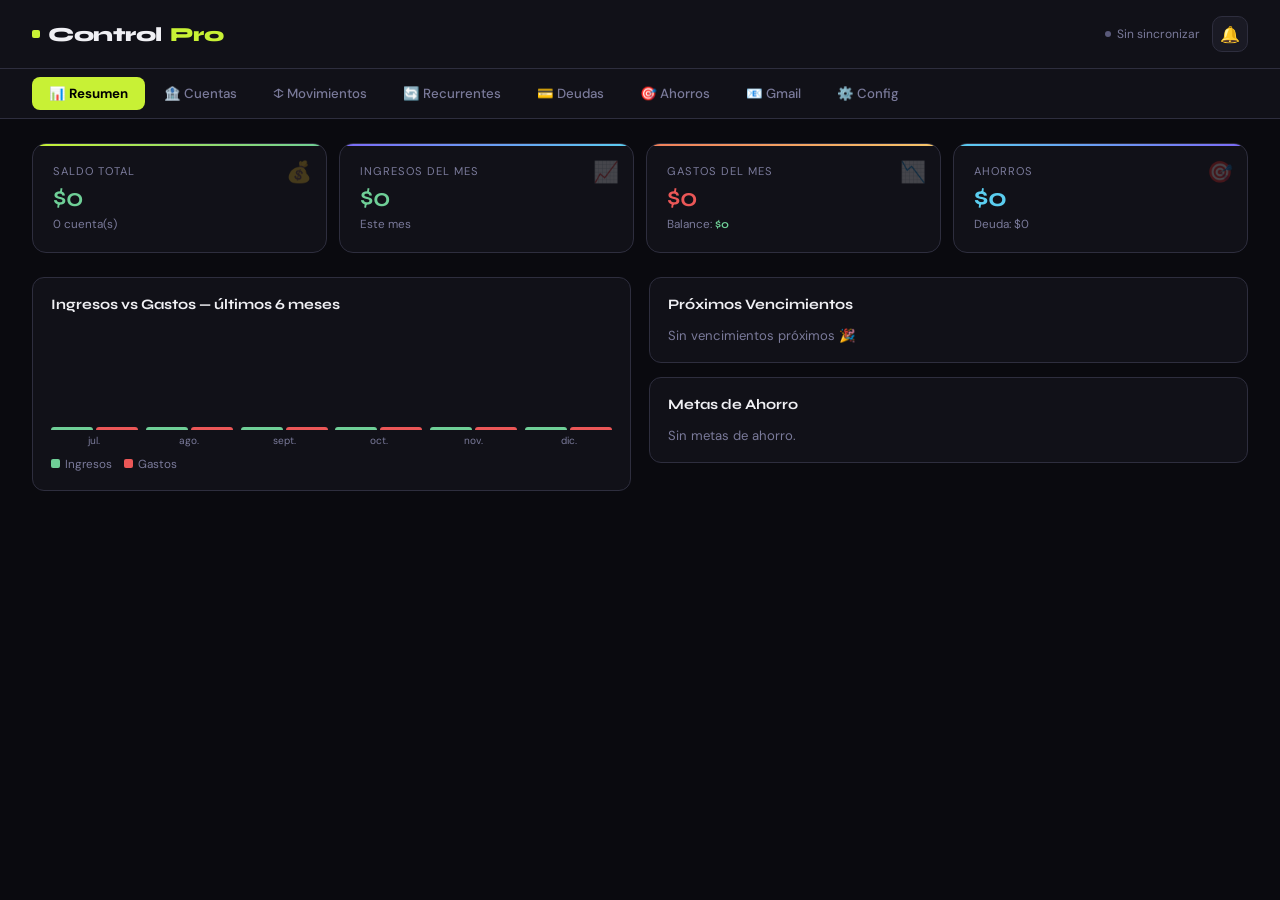
==== ControlFinancieroPro.html @ bcf54d07 "Add files via upload" ====
<!DOCTYPE html>
<html lang="es">
<head>
<meta charset="UTF-8">
<meta name="viewport" content="width=device-width, initial-scale=1.0">
<title>ControlFinanciero Pro</title>
<link href="https://fonts.googleapis.com/css2?family=Syne:wght@400;600;700;800&family=DM+Sans:ital,wght@0,300;0,400;0,500;1,400&display=swap" rel="stylesheet">
<style>
:root{
  --bg:#0a0a0f;--surface:#111118;--surface2:#1a1a24;--surface3:#22222e;
  --border:#2e2e3e;--border2:#3a3a4e;
  --accent:#c8f135;--accent2:#7c6af7;--accent3:#f07f5b;--accent4:#5bcef0;
  --text:#f0f0f4;--muted:#7a7a9a;--muted2:#5a5a7a;
  --pos:#6fcf97;--neg:#eb5757;--warn:#f7c76a;
  --shadow:0 8px 32px rgba(0,0,0,.5);
}
*{box-sizing:border-box;margin:0;padding:0;}
body{background:var(--bg);color:var(--text);font-family:'DM Sans',sans-serif;min-height:100vh;overflow-x:hidden;}
::-webkit-scrollbar{width:6px;height:6px;}
::-webkit-scrollbar-track{background:var(--surface);}
::-webkit-scrollbar-thumb{background:var(--border2);border-radius:3px;}

header{padding:16px 32px;display:flex;align-items:center;justify-content:space-between;
  background:var(--surface);border-bottom:1px solid var(--border);position:sticky;top:0;z-index:100;}
.logo{font-family:'Syne',sans-serif;font-weight:800;font-size:1.25rem;letter-spacing:-.5px;display:flex;align-items:center;gap:8px;}
.logo-dot{width:8px;height:8px;background:var(--accent);border-radius:2px;}
.logo span{color:var(--accent);}
.header-right{display:flex;align-items:center;gap:12px;}
.sync-status{font-size:.75rem;color:var(--muted);display:flex;align-items:center;gap:6px;}
.sync-dot{width:6px;height:6px;border-radius:50%;background:var(--muted2);}
.sync-dot.online{background:var(--pos);box-shadow:0 0 6px var(--pos);}
.alert-bell{position:relative;cursor:pointer;width:36px;height:36px;background:var(--surface2);
  border:1px solid var(--border);border-radius:10px;display:flex;align-items:center;justify-content:center;
  font-size:1rem;transition:all .2s;}
.alert-bell:hover{border-color:var(--accent);}
.alert-count{position:absolute;top:-4px;right:-4px;background:var(--neg);color:#fff;font-size:.6rem;
  font-weight:700;padding:1px 5px;border-radius:10px;min-width:16px;text-align:center;display:none;}

nav{display:flex;gap:2px;padding:8px 32px;background:var(--surface);border-bottom:1px solid var(--border);overflow-x:auto;}
.tab{padding:7px 16px;border-radius:8px;cursor:pointer;font-size:.83rem;font-weight:500;white-space:nowrap;
  transition:all .2s;color:var(--muted);border:1px solid transparent;position:relative;}
.tab:hover{color:var(--text);background:var(--surface2);}
.tab.active{background:var(--accent);color:#000;font-weight:700;}
.tab-badge{position:absolute;top:2px;right:2px;background:var(--neg);color:#fff;font-size:.55rem;font-weight:800;padding:1px 4px;border-radius:6px;}

main{padding:24px 32px;max-width:1280px;margin:0 auto;}
.section{display:none;}
.section.active{display:block;animation:fadeIn .2s ease;}
@keyframes fadeIn{from{opacity:0;transform:translateY(4px)}to{opacity:1;transform:translateY(0)}}

/* ALERTS PANEL */
.alerts-panel{position:fixed;top:68px;right:16px;width:310px;z-index:200;background:var(--surface);
  border:1px solid var(--border);border-radius:14px;box-shadow:var(--shadow);display:none;overflow:hidden;}
.alerts-panel.open{display:block;}
.alerts-header{padding:12px 16px;border-bottom:1px solid var(--border);font-family:'Syne',sans-serif;font-weight:700;
  font-size:.9rem;display:flex;justify-content:space-between;align-items:center;}
.alerts-list{max-height:300px;overflow-y:auto;padding:8px;}
.alert-item{padding:9px 11px;border-radius:9px;margin-bottom:5px;font-size:.8rem;border-left:3px solid;display:flex;align-items:flex-start;gap:7px;}
.alert-item.warn{background:rgba(247,199,106,.08);border-color:var(--warn);}
.alert-item.danger{background:rgba(235,87,87,.08);border-color:var(--neg);}
.alert-item.info{background:rgba(91,206,240,.08);border-color:var(--accent4);}
.alert-item-icon{font-size:.95rem;flex-shrink:0;margin-top:1px;}
.alert-item-text b{display:block;font-weight:600;margin-bottom:2px;}
.alert-item-text span{color:var(--muted);font-size:.75rem;}

/* CARDS */
.cards{display:grid;grid-template-columns:repeat(auto-fit,minmax(190px,1fr));gap:12px;margin-bottom:24px;}
.card{background:var(--surface);border:1px solid var(--border);border-radius:14px;padding:20px;position:relative;overflow:hidden;}
.card::before{content:'';position:absolute;top:0;left:0;right:0;height:2px;}
.card.g::before{background:linear-gradient(90deg,var(--accent),var(--pos));}
.card.b::before{background:linear-gradient(90deg,var(--accent2),var(--accent4));}
.card.o::before{background:linear-gradient(90deg,var(--accent3),var(--warn));}
.card.c::before{background:linear-gradient(90deg,var(--accent4),var(--accent2));}
.card.y::before{background:linear-gradient(90deg,var(--warn),var(--accent3));}
.card-label{font-size:.7rem;color:var(--muted);text-transform:uppercase;letter-spacing:1px;margin-bottom:7px;}
.card-value{font-family:'Syne',sans-serif;font-size:1.6rem;font-weight:700;line-height:1;}
.card-sub{font-size:.73rem;color:var(--muted);margin-top:5px;}
.card-icon{position:absolute;right:14px;top:14px;font-size:1.3rem;opacity:.22;}

/* SECTION */
.sh{display:flex;align-items:center;justify-content:space-between;margin-bottom:16px;flex-wrap:wrap;gap:8px;}
.st{font-family:'Syne',sans-serif;font-size:1.15rem;font-weight:700;}
.fp{background:var(--surface);border:1px solid var(--border);border-radius:12px;padding:18px;margin-bottom:18px;}
.fr{display:flex;gap:10px;flex-wrap:wrap;align-items:flex-end;}
.fg{display:flex;flex-direction:column;gap:5px;flex:1;min-width:120px;}
label{font-size:.7rem;color:var(--muted);text-transform:uppercase;letter-spacing:.5px;}
input,select{background:var(--surface2);border:1px solid var(--border);border-radius:8px;padding:8px 12px;
  color:var(--text);font-family:'DM Sans',sans-serif;font-size:.86rem;outline:none;transition:border-color .2s;width:100%;}
input:focus,select:focus{border-color:var(--accent);}
input::placeholder{color:var(--muted2);}
select option{background:var(--surface2);}

.btn{padding:8px 18px;border-radius:8px;font-family:'Syne',sans-serif;font-weight:700;font-size:.8rem;
  cursor:pointer;border:none;transition:all .2s;white-space:nowrap;display:inline-flex;align-items:center;gap:5px;}
.btn-primary{background:var(--accent);color:#000;}
.btn-primary:hover{background:#d4fc4a;transform:translateY(-1px);}
.btn-secondary{background:var(--surface2);border:1px solid var(--border);color:var(--text);}
.btn-secondary:hover{border-color:var(--border2);background:var(--surface3);}
.btn-danger{background:transparent;border:1px solid var(--neg);color:var(--neg);padding:5px 10px;font-size:.73rem;}
.btn-danger:hover{background:var(--neg);color:#fff;}
.btn-warn{background:transparent;border:1px solid var(--warn);color:var(--warn);padding:5px 10px;font-size:.73rem;}
.btn-warn:hover{background:var(--warn);color:#000;}
.btn-sm{padding:5px 12px;font-size:.75rem;}

.tw{background:var(--surface);border:1px solid var(--border);border-radius:12px;overflow:hidden;}
table{width:100%;border-collapse:collapse;}
th{background:var(--surface2);padding:10px 13px;text-align:left;font-size:.68rem;text-transform:uppercase;
  letter-spacing:.8px;color:var(--muted);font-weight:600;}
td{padding:10px 13px;font-size:.83rem;border-top:1px solid var(--border);}
tr:hover td{background:rgba(255,255,255,.02);}
.badge{display:inline-block;padding:2px 8px;border-radius:20px;font-size:.68rem;font-weight:700;}
.b-ing{background:rgba(111,207,151,.15);color:var(--pos);}
.b-gas{background:rgba(235,87,87,.15);color:var(--neg);}
.b-warn{background:rgba(247,199,106,.15);color:var(--warn);}
.b-ok{background:rgba(200,241,53,.15);color:var(--accent);}
.ap{color:var(--pos);font-weight:600;font-family:'Syne',sans-serif;}
.an{color:var(--neg);font-weight:600;font-family:'Syne',sans-serif;}
.aw{color:var(--warn);font-weight:600;font-family:'Syne',sans-serif;}
.pb{height:6px;background:var(--surface2);border-radius:3px;overflow:hidden;}
.pf{height:100%;border-radius:3px;transition:width .5s;background:var(--accent4);}
.pf.ok{background:var(--accent);}
.pf.warn{background:var(--warn);}
.pf.danger{background:var(--neg);}
.empty{text-align:center;padding:40px;color:var(--muted);}
.empty-icon{font-size:2rem;margin-bottom:9px;}
.tag{background:var(--surface2);border:1px solid var(--border);padding:2px 8px;border-radius:20px;font-size:.72rem;color:var(--muted);}
.row-flex{display:flex;gap:10px;align-items:center;flex-wrap:wrap;}
.sep{height:1px;background:var(--border);margin:18px 0;}

/* MODAL */
.modal-overlay{position:fixed;inset:0;background:rgba(0,0,0,.75);z-index:300;display:none;
  align-items:center;justify-content:center;padding:16px;backdrop-filter:blur(4px);}
.modal-overlay.open{display:flex;}
.modal{background:var(--surface);border:1px solid var(--border);border-radius:16px;width:100%;
  max-width:580px;max-height:90vh;overflow-y:auto;box-shadow:var(--shadow);animation:slideUp .22s ease;}
@keyframes slideUp{from{opacity:0;transform:translateY(18px)}to{opacity:1;transform:translateY(0)}}
.modal-header{padding:18px 22px;border-bottom:1px solid var(--border);display:flex;align-items:center;justify-content:space-between;}
.modal-title{font-family:'Syne',sans-serif;font-size:1.05rem;font-weight:700;}
.modal-close{cursor:pointer;color:var(--muted);font-size:1.1rem;background:none;border:none;padding:4px;}
.modal-close:hover{color:var(--text);}
.modal-body{padding:22px;}
.modal-footer{padding:14px 22px;border-top:1px solid var(--border);display:flex;gap:10px;justify-content:flex-end;}

/* TOAST */
.toast{position:fixed;bottom:20px;right:20px;z-index:400;background:var(--surface);border:1px solid var(--border);
  border-radius:10px;padding:11px 16px;font-size:.83rem;box-shadow:var(--shadow);
  transform:translateY(70px);opacity:0;transition:all .28s;max-width:300px;}
.toast.show{transform:translateY(0);opacity:1;}
.toast.success{border-color:var(--pos);}
.toast.error{border-color:var(--neg);}
.toast.warn{border-color:var(--warn);}

/* RESUMEN GRID */
.rg{display:grid;grid-template-columns:1fr 1fr;gap:18px;}
.chart-wrap{background:var(--surface);border:1px solid var(--border);border-radius:12px;padding:18px;}
.chart-title{font-family:'Syne',sans-serif;font-size:.9rem;font-weight:700;margin-bottom:14px;}
.bar-chart{display:flex;align-items:flex-end;gap:8px;height:120px;}
.bc-col{display:flex;flex-direction:column;align-items:center;flex:1;gap:4px;}
.bc-bars{display:flex;align-items:flex-end;gap:3px;width:100%;height:100px;}
.bc-bar{flex:1;border-radius:4px 4px 0 0;min-height:3px;position:relative;cursor:default;}
.bc-bar:hover{opacity:.8;}
.bc-bar:hover::after{content:attr(data-v);position:absolute;top:-20px;left:50%;transform:translateX(-50%);
  background:var(--text);color:var(--bg);padding:2px 6px;border-radius:4px;font-size:.65rem;font-weight:700;white-space:nowrap;}
.bc-bar.ing{background:var(--pos);}
.bc-bar.gas{background:var(--neg);}
.bc-label{font-size:.63rem;color:var(--muted);text-align:center;}
.legend{display:flex;gap:12px;margin-top:9px;}
.leg{display:flex;align-items:center;gap:5px;font-size:.73rem;color:var(--muted);}
.leg-d{width:9px;height:9px;border-radius:2px;}

/* RECURRENTES */
.rec-card{background:var(--surface);border:1px solid var(--border);border-radius:11px;padding:14px 16px;
  display:flex;align-items:center;gap:12px;margin-bottom:9px;}
.rec-icon{font-size:1.4rem;flex-shrink:0;}
.rec-info{flex:1;}
.rec-nombre{font-weight:600;font-size:.9rem;margin-bottom:2px;}
.rec-meta{font-size:.74rem;color:var(--muted);}
.rec-monto{font-family:'Syne',sans-serif;font-size:1.05rem;font-weight:700;margin-right:10px;}
.rec-actions{display:flex;gap:6px;align-items:center;}
.toggle-btn{width:38px;height:21px;border-radius:11px;border:none;cursor:pointer;position:relative;transition:background .3s;flex-shrink:0;}
.toggle-btn.on{background:var(--accent);}
.toggle-btn.off{background:var(--border2);}
.toggle-btn::after{content:'';position:absolute;top:2.5px;width:16px;height:16px;background:#fff;border-radius:50%;transition:left .3s;}
.toggle-btn.on::after{left:20px;}
.toggle-btn.off::after{left:2.5px;}

/* DEUDAS */
.deuda-card{background:var(--surface);border:1px solid var(--border);border-radius:12px;margin-bottom:12px;overflow:hidden;}
.deuda-header{padding:14px 18px;display:flex;align-items:center;gap:12px;cursor:pointer;}
.deuda-toggle{color:var(--muted);font-size:.75rem;transition:transform .2s;flex-shrink:0;}
.deuda-toggle.open{transform:rotate(90deg);}
.deuda-main{flex:1;}
.deuda-nombre{font-weight:600;font-size:.92rem;}
.deuda-meta{font-size:.73rem;color:var(--muted);margin-top:2px;}
.deuda-bar-wrap{flex:1;max-width:140px;}
.deuda-pct{font-size:.7rem;color:var(--muted);margin-bottom:3px;text-align:right;}
.deuda-amount{font-family:'Syne',sans-serif;font-size:1.05rem;font-weight:700;flex-shrink:0;min-width:90px;text-align:right;}
.deuda-body{padding:0 18px 16px;border-top:1px solid var(--border);display:none;}
.deuda-body.open{display:block;}
.deuda-stats{display:grid;grid-template-columns:repeat(3,1fr);gap:10px;margin:12px 0;}
.dstat{background:var(--surface2);border-radius:9px;padding:11px 12px;}
.dstat-label{font-size:.66rem;color:var(--muted);text-transform:uppercase;letter-spacing:.8px;margin-bottom:3px;}
.dstat-value{font-family:'Syne',sans-serif;font-weight:700;font-size:.95rem;}
.historial-list{max-height:180px;overflow-y:auto;}
.historial-item{display:flex;justify-content:space-between;padding:7px 0;border-bottom:1px solid var(--border);font-size:.8rem;}
.historial-item:last-child{border-bottom:none;}

/* AHORROS */
.ahorro-card{background:var(--surface);border:1px solid var(--border);border-radius:12px;padding:16px 18px;margin-bottom:11px;}
.ahorro-header{display:flex;justify-content:space-between;align-items:flex-start;margin-bottom:11px;}
.ahorro-nombre{font-weight:700;font-size:.92rem;}
.ahorro-fecha{font-size:.73rem;color:var(--muted);margin-top:2px;}
.ahorro-amounts{display:flex;gap:18px;margin-bottom:10px;flex-wrap:wrap;}
.ahorro-stat{font-size:.77rem;}
.ahorro-stat span{color:var(--muted);display:block;margin-bottom:2px;}

/* GMAIL */
.gmail-setup{background:var(--surface2);border:1px dashed var(--border2);border-radius:12px;
  padding:24px;text-align:center;margin-bottom:18px;}
.gmail-setup h3{font-family:'Syne',sans-serif;font-size:.95rem;font-weight:700;margin-bottom:8px;}
.gmail-setup p{font-size:.83rem;color:var(--muted);margin-bottom:14px;line-height:1.6;}
.labels-grid{display:flex;flex-wrap:wrap;gap:6px;margin:6px 0;}
.label-chip{padding:4px 12px;border-radius:20px;font-size:.76rem;cursor:pointer;
  border:1px solid var(--border);background:var(--surface2);color:var(--muted);transition:all .2s;}
.label-chip:hover{border-color:var(--border2);}
.label-chip.selected{background:rgba(200,241,53,.12);border-color:var(--accent);color:var(--accent);font-weight:600;}
.section-note{font-size:.76rem;color:var(--muted);margin-bottom:12px;line-height:1.6;}
.rules-shell{display:flex;flex-direction:column;gap:10px;}
.rules-head,.rule-row{display:grid;grid-template-columns:minmax(0,1.4fr) 120px 170px 96px;gap:10px;align-items:center;}
.rules-head{padding:0 4px;font-size:.7rem;color:var(--muted);text-transform:uppercase;letter-spacing:.8px;}
.rule-row{padding:12px;background:linear-gradient(180deg,rgba(255,255,255,.025),rgba(255,255,255,0));
  border:1px solid var(--border);border-radius:12px;}
.rule-field{display:flex;flex-direction:column;gap:6px;min-width:0;}
.rule-label{display:none;font-size:.68rem;color:var(--muted);text-transform:uppercase;letter-spacing:.7px;}
.rule-input{width:100%;font-size:.82rem;padding:9px 10px;background:var(--surface2);border:1px solid var(--border);
  border-radius:9px;color:var(--text);outline:none;transition:border-color .2s,box-shadow .2s;}
.rule-input:focus{border-color:var(--accent);box-shadow:0 0 0 3px rgba(200,241,53,.12);}
.rule-actions{display:flex;justify-content:flex-end;}
.btn-rule-delete{min-width:96px;justify-content:center;}
.rule-empty{padding:18px;border:1px dashed var(--border2);border-radius:12px;text-align:center;
  color:var(--muted);background:rgba(255,255,255,.02);}

/* IMPORT MODAL */
.import-row{display:flex;align-items:center;gap:8px;padding:9px;border:1px solid var(--border);
  border-radius:9px;margin-bottom:7px;background:var(--surface2);font-size:.8rem;flex-wrap:wrap;}
.import-row input[type=checkbox]{width:auto;flex-shrink:0;width:16px;height:16px;}
.import-row-data{flex:1;min-width:140px;}
.import-row-data b{display:block;margin-bottom:2px;font-size:.82rem;}
.import-row-data span{color:var(--muted);font-size:.74rem;}

@media(max-width:900px){
  .rules-head{display:none;}
  .rule-row{grid-template-columns:1fr;}
  .rule-label{display:block;}
  .rule-actions{justify-content:stretch;}
  .btn-rule-delete{width:100%;}
}
@media(max-width:768px){.rg{grid-template-columns:1fr;} main,nav,header{padding-left:14px;padding-right:14px;}}
</style>
<link rel="stylesheet" href="css/modern.css">
</head>
<body class="modern-ui">

<!-- ALERTS PANEL -->
<div class="alerts-panel" id="alertsPanel">
  <div class="alerts-header">
    <span>🔔 Alertas</span>
    <button class="modal-close" onclick="closeAlerts()">✕</button>
  </div>
  <div class="alerts-list" id="alertsList"></div>
</div>

<!-- MODAL ABONO -->
<div class="modal-overlay" id="modalAbono">
  <div class="modal">
    <div class="modal-header"><span class="modal-title">💳 Registrar Abono</span>
      <button class="modal-close" onclick="closeModal('modalAbono')">✕</button></div>
    <div class="modal-body">
      <div class="fr" style="flex-direction:column">
        <div class="fg"><label>Monto ($)</label><input type="number" id="ab-monto" placeholder="0"></div>
        <div class="fg"><label>Fecha</label><input type="date" id="ab-fecha"></div>
        <div class="fg"><label>Nota</label><input type="text" id="ab-nota" placeholder="Ej: Cuota 3"></div>
      </div>
    </div>
    <div class="modal-footer">
      <button class="btn btn-secondary" onclick="closeModal('modalAbono')">Cancelar</button>
      <button class="btn btn-primary" onclick="confirmarAbono()">Registrar</button>
    </div>
  </div>
</div>

<!-- MODAL IMPORTAR GMAIL -->
<div class="modal-overlay" id="modalImport" style="align-items:flex-start;padding-top:40px">
  <div class="modal" style="max-width:760px">
    <div class="modal-header"><span class="modal-title">📧 Revisar movimientos detectados</span>
      <button class="modal-close" onclick="closeModal('modalImport')">✕</button></div>
    <div class="modal-body">
      <p style="font-size:.8rem;color:var(--muted);margin-bottom:12px">
        Revisa tipo y categoría antes de importar. Puedes editar cada fila.
      </p>
      <div id="importList"></div>
    </div>
    <div class="modal-footer">
      <button class="btn btn-secondary" onclick="closeModal('modalImport')">Cancelar</button>
      <button class="btn btn-primary" onclick="importarSeleccionados()">✓ Importar seleccionados</button>
    </div>
  </div>
</div>

<!-- MODAL HISTORIAL -->
<div class="modal-overlay" id="modalHistorial">
  <div class="modal">
    <div class="modal-header"><span class="modal-title" id="modalHistorialTitle">Historial</span>
      <button class="modal-close" onclick="closeModal('modalHistorial')">✕</button></div>
    <div class="modal-body"><div class="historial-list" id="historialList"></div></div>
  </div>
</div>

<!-- TOAST -->
<div class="toast" id="toast"></div>

<header>
  <div class="logo"><div class="logo-dot"></div>Control<span>Pro</span></div>
  <div class="header-right">
    <div class="sync-status"><div class="sync-dot" id="syncDot"></div><span id="syncLabel">Sin sincronizar</span></div>
    <div class="alert-bell" onclick="toggleAlerts()" id="alertBell">🔔<span class="alert-count" id="alertCount"></span></div>
  </div>
</header>

<nav>
  <div class="tab active" onclick="nav('resumen',this)">📊 Resumen</div>
  <div class="tab" onclick="nav('cuentas',this)">🏦 Cuentas</div>
  <div class="tab" onclick="nav('movimientos',this)">↕️ Movimientos</div>
  <div class="tab" onclick="nav('recurrentes',this)">🔄 Recurrentes</div>
  <div class="tab" onclick="nav('deudas',this)">💳 Deudas</div>
  <div class="tab" onclick="nav('ahorros',this)">🎯 Ahorros</div>
  <div class="tab" onclick="nav('gmail',this)">📧 Gmail<span class="tab-badge" id="gmailBadge" style="display:none">!</span></div>
  <div class="tab" onclick="nav('config',this)">⚙️ Config</div>
</nav>

<main>

<!-- RESUMEN -->
<div class="section active" id="section-resumen">
  <div class="cards" id="resCards"></div>
  <div class="rg">
    <div class="chart-wrap">
      <div class="chart-title">Ingresos vs Gastos — últimos 6 meses</div>
      <div class="bar-chart" id="barChart"></div>
      <div class="legend">
        <div class="leg"><div class="leg-d" style="background:var(--pos)"></div>Ingresos</div>
        <div class="leg"><div class="leg-d" style="background:var(--neg)"></div>Gastos</div>
      </div>
    </div>
    <div>
      <div class="chart-wrap" style="margin-bottom:14px">
        <div class="chart-title">Próximos Vencimientos</div>
        <div id="resVencimientos" style="font-size:.82rem;color:var(--muted)">Sin deudas.</div>
      </div>
      <div class="chart-wrap">
        <div class="chart-title">Metas de Ahorro</div>
        <div id="resAhorros" style="font-size:.82rem;color:var(--muted)">Sin metas.</div>
      </div>
    </div>
  </div>
</div>

<!-- CUENTAS -->
<div class="section" id="section-cuentas">
  <div class="fp">
    <div class="sh" style="margin-bottom:12px"><span class="st">Nueva Cuenta</span></div>
    <div class="fr">
      <div class="fg"><label>Nombre</label><input id="c-n" placeholder="Ej: Cuenta Vista"></div>
      <div class="fg"><label>Banco</label><input id="c-b" placeholder="Ej: Banco de Chile"></div>
      <div class="fg" style="max-width:140px"><label>Tipo</label>
        <select id="c-t"><option>Vista/RUT</option><option>Corriente</option><option>Ahorro</option><option>Crédito</option></select></div>
      <div class="fg" style="max-width:140px"><label>Saldo Inicial ($)</label><input type="number" id="c-s" placeholder="0"></div>
      <div class="fg" style="max-width:140px"><label>N° Cuenta (últ. 4 dígitos)</label><input id="c-num" placeholder="Ej: 2220" maxlength="4"></div>
      <div class="fg" style="justify-content:flex-end"><button class="btn btn-primary" onclick="addCuenta()">+ Agregar</button></div>
    </div>
  </div>
  <div id="cuentasList"></div>
</div>

<!-- MOVIMIENTOS -->
<div class="section" id="section-movimientos">
  <div class="fp">
    <div class="sh" style="margin-bottom:12px"><span class="st">Nuevo Movimiento</span></div>
    <div class="fr">
      <div class="fg" style="max-width:105px"><label>Tipo</label>
        <select id="m-t"><option value="ingreso">Ingreso</option><option value="gasto">Gasto</option></select></div>
      <div class="fg"><label>Descripción</label><input id="m-d" placeholder="Ej: Sueldo, Supermercado..."></div>
      <div class="fg" style="max-width:130px"><label>Monto ($)</label><input type="number" id="m-m" placeholder="0"></div>
      <div class="fg"><label>Categoría</label><select id="m-c"></select></div>
      <div class="fg"><label>Cuenta</label><select id="m-ct"></select></div>
      <div class="fg" style="max-width:130px"><label>Fecha</label><input type="date" id="m-f"></div>
      <div class="fg" style="justify-content:flex-end"><button class="btn btn-primary" onclick="addMov()">+ Agregar</button></div>
    </div>
  </div>
  <div class="sh">
    <span class="st">Historial</span>
    <div class="row-flex">
      <select id="filtMes" onchange="renderMovs()" style="min-width:160px"></select>
      <select id="filtTipo" onchange="renderMovs()" style="min-width:100px">
        <option value="">Todos</option><option value="ingreso">Ingresos</option><option value="gasto">Gastos</option></select>
      <select id="filtCat" onchange="renderMovs()" style="min-width:130px"><option value="">Todas cat.</option></select>
      <button class="btn btn-secondary btn-sm" onclick="exportCSV()">⬇ CSV</button>
      <button class="btn btn-secondary btn-sm" onclick="exportJSON()">⬇ Backup</button>
      <label class="btn btn-secondary btn-sm" style="cursor:pointer">⬆ Importar
        <input type="file" accept=".json,.csv" style="display:none" onchange="importFile(this)"></label>
    </div>
  </div>
  <div class="tw">
    <table><thead><tr><th>Fecha</th><th>Descripción</th><th>Categoría</th><th>Cuenta</th><th>Tipo</th><th>Monto</th><th></th></tr></thead>
    <tbody id="movBody"></tbody></table>
    <div class="empty" id="movEmpty" style="display:none"><div class="empty-icon">📂</div><p>Sin movimientos.</p></div>
  </div>
</div>

<!-- RECURRENTES -->
<div class="section" id="section-recurrentes">
  <div class="fp">
    <div class="sh" style="margin-bottom:12px"><span class="st">Nuevo Movimiento Recurrente</span></div>
    <div class="fr">
      <div class="fg" style="max-width:105px"><label>Tipo</label>
        <select id="r-t"><option value="ingreso">Ingreso</option><option value="gasto">Gasto</option></select></div>
      <div class="fg"><label>Nombre</label><input id="r-n" placeholder="Ej: Sueldo, Netflix..."></div>
      <div class="fg" style="max-width:130px"><label>Monto ($)</label><input type="number" id="r-m" placeholder="0"></div>
      <div class="fg"><label>Categoría</label><select id="r-c"></select></div>
      <div class="fg"><label>Cuenta</label><select id="r-ct"></select></div>
      <div class="fg" style="max-width:120px"><label>Frecuencia</label>
        <select id="r-f"><option value="mensual">Mensual</option><option value="quincenal">Quincenal</option><option value="semanal">Semanal</option></select></div>
      <div class="fg" style="max-width:100px"><label>Día del mes</label><input type="number" id="r-d" placeholder="1-31" min="1" max="31"></div>
      <div class="fg" style="justify-content:flex-end"><button class="btn btn-primary" onclick="addRec()">+ Agregar</button></div>
    </div>
  </div>
  <div class="sh">
    <span class="st">Movimientos Recurrentes</span>
    <button class="btn btn-secondary btn-sm" onclick="aplicarRecurrentes()">▶ Aplicar pendientes</button>
  </div>
  <div id="recList"></div>
</div>

<!-- DEUDAS -->
<div class="section" id="section-deudas">
  <div class="fp">
    <div class="sh" style="margin-bottom:12px"><span class="st">Nueva Deuda / Crédito</span></div>
    <div class="fr">
      <div class="fg"><label>Descripción</label><input id="d-d" placeholder="Ej: Crédito hipotecario"></div>
      <div class="fg"><label>Acreedor</label><input id="d-a" placeholder="Banco / Persona"></div>
      <div class="fg" style="max-width:140px"><label>Total ($)</label><input type="number" id="d-t" placeholder="0"></div>
      <div class="fg" style="max-width:140px"><label>Pagado ($)</label><input type="number" id="d-p" placeholder="0"></div>
      <div class="fg" style="max-width:140px"><label>Cuota Mensual ($)</label><input type="number" id="d-c" placeholder="0"></div>
      <div class="fg" style="max-width:130px"><label>Vencimiento</label><input type="date" id="d-v"></div>
      <div class="fg" style="justify-content:flex-end"><button class="btn btn-primary" onclick="addDeuda()">+ Agregar</button></div>
    </div>
  </div>
  <div class="sh"><span class="st">Mis Deudas</span></div>
  <div id="deudasList"></div>
</div>

<!-- AHORROS -->
<div class="section" id="section-ahorros">
  <div class="fp">
    <div class="sh" style="margin-bottom:12px"><span class="st">Nueva Meta de Ahorro</span></div>
    <div class="fr">
      <div class="fg"><label>Meta</label><input id="a-n" placeholder="Ej: Viaje, Fondo emergencia..."></div>
      <div class="fg" style="max-width:150px"><label>Objetivo ($)</label><input type="number" id="a-o" placeholder="0"></div>
      <div class="fg" style="max-width:150px"><label>Ahorro Actual ($)</label><input type="number" id="a-a" placeholder="0"></div>
      <div class="fg" style="max-width:150px"><label>Aporte Mensual ($)</label><input type="number" id="a-m" placeholder="0"></div>
      <div class="fg" style="max-width:130px"><label>Fecha Límite</label><input type="date" id="a-f"></div>
      <div class="fg" style="justify-content:flex-end"><button class="btn btn-primary" onclick="addAhorro()">+ Agregar</button></div>
    </div>
  </div>
  <div class="sh"><span class="st">Mis Metas</span></div>
  <div id="ahorrosList"></div>
</div>

<!-- GMAIL -->
<div class="section" id="section-gmail">
  <div id="gmailSetupPanel"></div>
  <div id="gmailConnected" style="display:none">
    <div class="sh">
      <span class="st">📧 Sincronización Gmail</span>
      <div class="row-flex">
        <button class="btn btn-secondary btn-sm" onclick="gmailLogout()">Desconectar</button>
        <button class="btn btn-secondary btn-sm" onclick="repararCuentas()" title="Asigna cuenta a movimientos importados que no la tienen">🔧 Reparar cuentas</button>
        <button class="btn btn-primary" onclick="syncGmail()">🔄 Sincronizar ahora</button>
      </div>
    </div>

    <div class="fp" style="margin-bottom:14px">
      <div class="sh" style="margin-bottom:10px"><span class="st" style="font-size:.9rem">⚙️ Opciones</span></div>
      <div class="fr" style="flex-wrap:wrap;gap:16px;align-items:flex-start">
        <div class="fg" style="max-width:190px">
          <label>Período a buscar</label>
          <select id="syncDaysSelect" onchange="D.config.syncDays=this.value;saveData()">
            <option value="30">Últimos 30 días</option>
            <option value="60">Últimos 60 días</option>
            <option value="90">Últimos 90 días</option>
            <option value="180">Últimos 6 meses</option>
            <option value="365">Último año</option>
          </select>
        </div>
        <div class="fg">
          <label>Etiqueta Gmail (recomendado — busca más rápido)</label>
          <div class="labels-grid" id="labelsGrid"></div>
          <div style="display:flex;gap:6px;margin-top:8px">
            <input id="newLabel" placeholder="Agregar etiqueta manual" style="max-width:200px">
            <button class="btn btn-secondary btn-sm" onclick="addLabelManual()">+</button>
          </div>
        </div>
      </div>
    </div>

    <div class="fp" style="margin-bottom:14px">
      <div class="sh" style="margin-bottom:8px">
        <span class="st" style="font-size:.9rem">🏷️ Reglas de clasificación por asunto</span>
        <button class="btn btn-secondary btn-sm" onclick="addReglaAsunto()">+ Nueva regla</button>
      </div>
      <p class="section-note">
        Si el <b style="color:var(--text)">asunto</b> del correo contiene la palabra → se clasifica automáticamente.
        Estas reglas también determinan qué correos busca la sincronización.
      </p>
      <div id="reglasAsuntoList" class="rules-shell"></div>
    </div>

    <div class="fp">
      <div class="st" style="font-size:.9rem;margin-bottom:10px">📋 Historial</div>
      <div id="syncHistory" style="font-size:.8rem;color:var(--muted)">Sin sincronizaciones.</div>
    </div>
  </div>
</div>

<!-- CONFIG -->
<div class="section" id="section-config">
  <div class="fp">
    <div class="sh" style="margin-bottom:14px"><span class="st">⚙️ Configuración</span></div>
    <div class="fr" style="flex-direction:column;gap:14px">
      <div class="fg">
        <label>Google Client ID</label>
        <input id="cfg-clientId" placeholder="Pega tu Client ID aquí">
        <span style="font-size:.7rem;color:var(--muted);margin-top:3px">
          Obtén uno gratis en <a href="https://console.cloud.google.com" target="_blank" style="color:var(--accent4)">console.cloud.google.com</a>
        </span>
      </div>
      <div class="fg" style="max-width:180px">
        <label>Días de alerta antes del vencimiento</label>
        <input type="number" id="cfg-alertDays" placeholder="7">
      </div>
      <button class="btn btn-primary" onclick="saveConfig()" style="max-width:200px">💾 Guardar Config</button>
      <div class="sep"></div>
      <div>
        <div class="sh" style="margin-bottom:10px">
          <span class="st" style="font-size:.95rem">Auto-categorización por comercio</span>
          <button class="btn btn-secondary btn-sm" onclick="addReglaCat()">+ Agregar</button>
        </div>
        <p style="font-size:.76rem;color:var(--muted);margin-bottom:10px">Si el nombre del comercio contiene la palabra → asigna esta categoría.</p>
        <div id="reglasCatList"></div>
        <button class="btn btn-secondary btn-sm" style="margin-top:6px" onclick="saveData();toast('Guardado ✓')">Guardar cambios</button>
      </div>
      <div class="sep"></div>
      <div>
        <div class="sh" style="margin-bottom:10px">
          <span class="st" style="font-size:.95rem">Categorías</span>
          <button class="btn btn-secondary btn-sm" onclick="addCategoria()">+ Agregar</button>
        </div>
        <div class="labels-grid" id="catsList"></div>
      </div>
      <div class="sep"></div>
      <div class="row-flex">
        <button class="btn btn-secondary" onclick="exportJSON()">⬇ Backup JSON</button>
        <label class="btn btn-secondary" style="cursor:pointer">⬆ Restaurar
          <input type="file" accept=".json" style="display:none" onchange="importFile(this)"></label>
        <button class="btn btn-danger" onclick="resetAll()">🗑 Borrar todo</button>
      </div>
    </div>
  </div>
</div>

</main>

<script>
// ── CONFIG ──────────────────────────────────────────────────
// ============================================================
// CONFIG.JS — Constantes y valores por defecto
// ============================================================

const STORAGE_KEY = 'cfpro_v3';

const CATS_DEFAULT = [
  'Sueldo','Freelance','Transferencia','Alimentación','Transporte',
  'Vivienda','Salud','Educación','Entretención','Ropa','Servicios',
  'Tecnología','Deuda','Ahorro','Otro'
];

// Reglas: asunto contiene keyword → tipo + categoría automática
// IMPORTANTE: usar el asunto EXACTO de tus correos bancarios
const REGLAS_DEFAULT = [
  // Banco de Chile
  { id:'r1',  keyword:'cargo en cuenta',                  tipo:'gasto',   cat:'Otro' },
  { id:'r2',  keyword:'transferencia a terceros',          tipo:'gasto',   cat:'Transferencia' },
  { id:'r3',  keyword:'aviso de transferencia de fondos',  tipo:'ingreso', cat:'Transferencia' },
  { id:'r4',  keyword:'transferencia recibida',            tipo:'ingreso', cat:'Transferencia' },
  { id:'r5',  keyword:'pago de cuenta',                    tipo:'gasto',   cat:'Servicios' },
  { id:'r6',  keyword:'cobro automático',                  tipo:'gasto',   cat:'Servicios' },
  { id:'r7',  keyword:'cobro automatico',                  tipo:'gasto',   cat:'Servicios' },
  { id:'r8',  keyword:'cargo de cuenta',                   tipo:'gasto',   cat:'Servicios' },
  { id:'r9',  keyword:'compra con tarjeta',                tipo:'gasto',   cat:'Otro' },
  { id:'r10', keyword:'retiro cajero',                     tipo:'gasto',   cat:'Otro' },
  { id:'r11', keyword:'depósito en cuenta',                tipo:'ingreso', cat:'Transferencia' },
  { id:'r12', keyword:'deposito en cuenta',                tipo:'ingreso', cat:'Transferencia' },
  { id:'r13', keyword:'abono en cuenta',                   tipo:'ingreso', cat:'Transferencia' },
  { id:'r14', keyword:'transferencia enviada',             tipo:'gasto',   cat:'Transferencia' },
  { id:'r15', keyword:'sueldo',                            tipo:'ingreso', cat:'Sueldo' },
  { id:'r16', keyword:'remuneración',                      tipo:'ingreso', cat:'Sueldo' },
  { id:'r17', keyword:'aviso de pago',                     tipo:'gasto',   cat:'Servicios' },
  { id:'r18', keyword:'aviso de cobro',                    tipo:'gasto',   cat:'Servicios' },
  { id:'r19', keyword:'pago recibido',                     tipo:'ingreso', cat:'Otro' },
];

// Reglas de auto-categorización por descripción (para el comercio detectado)
const REGLAS_CAT_DEFAULT = [
  { id:'c1', keyword:'supermercado',  cat:'Alimentación' },
  { id:'c2', keyword:'lider',         cat:'Alimentación' },
  { id:'c3', keyword:'jumbo',         cat:'Alimentación' },
  { id:'c4', keyword:'unimarc',       cat:'Alimentación' },
  { id:'c5', keyword:'farmacia',      cat:'Salud' },
  { id:'c6', keyword:'cruz verde',    cat:'Salud' },
  { id:'c7', keyword:'salcobrand',    cat:'Salud' },
  { id:'c8', keyword:'uber',          cat:'Transporte' },
  { id:'c9', keyword:'cabify',        cat:'Transporte' },
  { id:'c10',keyword:'netflix',       cat:'Entretención' },
  { id:'c11',keyword:'spotify',       cat:'Entretención' },
  { id:'c12',keyword:'steam',         cat:'Entretención' },
  { id:'c13',keyword:'copec',         cat:'Transporte' },
  { id:'c14',keyword:'shell',         cat:'Transporte' },
  { id:'c15',keyword:'falabella',     cat:'Ropa' },
  { id:'c16',keyword:'ripley',        cat:'Ropa' },
  { id:'c17',keyword:'paris',         cat:'Ropa' },
  { id:'c18',keyword:'amazon',        cat:'Tecnología' },
];

// Detecta el banco por el remitente del correo
function detectBanco(from) {
  const f = from.toLowerCase();
  if (f.includes('bancochile') || f.includes('banchile')) return 'Banco de Chile';
  if (f.includes('bancoestado') || f.includes('banco estado')) return 'BancoEstado';
  if (f.includes('santander')) return 'Santander';
  if (f.includes('bci'))       return 'BCI';
  if (f.includes('scotiabank')) return 'Scotiabank';
  if (f.includes('itau') || f.includes('itaú')) return 'Itaú';
  if (f.includes('falabella'))  return 'Banco Falabella';
  if (f.includes('ripley'))     return 'Banco Ripley';
  if (f.includes('security'))   return 'Banco Security';
  if (f.includes('bice'))       return 'Banco BICE';
  return '';
}

// Formatea monto en pesos chilenos
const fmt = n => '$' + Math.abs(Math.round(n)).toLocaleString('es-CL');
const today = () => new Date().toISOString().split('T')[0];
const uid   = () => Date.now().toString(36) + Math.random().toString(36).slice(2, 6);
const q     = id => document.getElementById(id);


// ── DATA ────────────────────────────────────────────────────
// ============================================================
// DATA.JS — Gestión de datos en localStorage
// ============================================================

function loadData() {
  try {
    const raw = localStorage.getItem(STORAGE_KEY);
    const d   = raw ? JSON.parse(raw) : {};
    return {
      cuentas:     d.cuentas     || [],
      movimientos: d.movimientos || [],
      recurrentes: d.recurrentes || [],
      deudas:      d.deudas      || [],
      ahorros:     d.ahorros     || [],
      syncHistory: d.syncHistory || [],
      config: {
        clientId:     d.config?.clientId    || '',
        alertDays:    d.config?.alertDays   || 7,
        syncDays:     d.config?.syncDays    || 90,
        gmailLabels:  d.config?.gmailLabels || [],
        categorias:   d.config?.categorias  || [...CATS_DEFAULT],
        reglasAsunto: d.config?.reglasAsunto|| [],
        reglasCat:    d.config?.reglasCat   || [...REGLAS_CAT_DEFAULT],
      }
    };
  } catch(e) {
    console.error('Error cargando datos:', e);
    return emptyData();
  }
}

function emptyData() {
  return {
    cuentas:[], movimientos:[], recurrentes:[], deudas:[], ahorros:[],
    syncHistory:[],
    config:{
      clientId:'', alertDays:7, syncDays:90, gmailLabels:[],
      categorias:[...CATS_DEFAULT],
      reglasAsunto:[], reglasCat:[...REGLAS_CAT_DEFAULT],
    }
  };
}

function saveData() {
  localStorage.setItem(STORAGE_KEY, JSON.stringify(D));
}

// Reglas de asunto = defaults + overrides del usuario
function getReglasAsunto() {
  const user    = D.config.reglasAsunto || [];
  const merged  = REGLAS_DEFAULT.map(def => {
    const override = user.find(u => u.id === def.id);
    return override || def;
  });
  // Reglas nuevas del usuario (sin id default)
  const extras = user.filter(u => !REGLAS_DEFAULT.find(d => d.id === u.id));
  return [...merged, ...extras].filter(r => r.keyword && r.keyword !== '__disabled__');
}

function getEditableReglasAsunto() {
  const userRules = D.config.reglasAsunto || [];
  const visibleUserRules = userRules.filter(r => r.keyword !== '__disabled__');
  const defaultsNoOverridden = REGLAS_DEFAULT.filter(def => !userRules.find(rule => rule.id === def.id));
  return [...defaultsNoOverridden, ...visibleUserRules];
}

// Clasifica un correo por su asunto
function clasificarPorAsunto(subject) {
  const sl = subject.toLowerCase();
  for (const r of getReglasAsunto()) {
    if (sl.includes(r.keyword.toLowerCase()))
      return { tipo: r.tipo, cat: r.cat };
  }
  return { tipo: 'gasto', cat: 'Otro' };
}

// Auto-categoriza por texto del comercio/descripción
function autoCat(texto) {
  const tl = texto.toLowerCase();
  for (const r of (D.config.reglasCat || REGLAS_CAT_DEFAULT)) {
    if (tl.includes(r.keyword.toLowerCase())) return r.cat;
  }
  return null; // no match
}

// Saldo actual de una cuenta (saldo inicial + movimientos)
function getSaldo(cuentaId) {
  const c = D.cuentas.find(x => x.id === cuentaId);
  if (!c) return 0;
  return D.movimientos
    .filter(m => m.cuentaId === cuentaId)
    .reduce((s, m) => s + (m.tipo === 'ingreso' ? m.monto : -m.monto), c.saldoInicial);
}

// Exportar todo como JSON
function exportJSON() {
  const blob = new Blob([JSON.stringify(D, null, 2)], { type: 'application/json' });
  const a    = document.createElement('a');
  a.href     = URL.createObjectURL(blob);
  a.download = `finanzas_backup_${today()}.json`;
  a.click();
  toast('Backup descargado ✓');
}

// Exportar movimientos como CSV
function exportCSV() {
  const headers = ['Fecha','Descripción','Tipo','Categoría','Monto','Cuenta','Banco'];
  const rows = D.movimientos.map(m => {
    const c = D.cuentas.find(x => x.id === m.cuentaId);
    return [m.fecha, `"${m.desc}"`, m.tipo, m.cat, m.monto, c ? c.nombre : '', m.banco || ''].join(',');
  });
  const blob = new Blob([[headers.join(','), ...rows].join('\n')], { type: 'text/csv;charset=utf-8;' });
  const a    = document.createElement('a');
  a.href     = URL.createObjectURL(blob);
  a.download = `movimientos_${today()}.csv`;
  a.click();
  toast('CSV descargado ✓');
}

// Importar backup JSON o CSV
function importFile(input) {
  const file = input.files[0];
  if (!file) return;
  const reader = new FileReader();
  reader.onload = e => {
    try {
      if (file.name.endsWith('.json')) {
        const imported = JSON.parse(e.target.result);
        if (!confirm(`Importar ${imported.movimientos?.length || 0} movimientos, ${imported.cuentas?.length || 0} cuentas?\nEsto reemplaza los datos actuales.`)) return;
        Object.assign(D, imported);
        saveData(); renderResumen(); toast('Datos restaurados ✓');
      } else if (file.name.endsWith('.csv')) {
        const lines = e.target.result.split('\n').slice(1);
        let count = 0;
        lines.forEach(line => {
          const cols = line.split(',');
          if (cols.length >= 5 && cols[0]) {
            D.movimientos.push({
              id: uid(), fecha: cols[0], desc: cols[1]?.replace(/"/g, ''),
              tipo: cols[2] || 'gasto', cat: cols[3] || 'Otro',
              monto: parseFloat(cols[4]) || 0, cuentaId: ''
            });
            count++;
          }
        });
        saveData(); renderMovs(); toast(`${count} movimientos importados ✓`);
      }
    } catch(err) { toast('Error al importar: ' + err.message, 'error'); }
  };
  reader.readAsText(file);
  input.value = '';
}

function resetAll() {
  if (!confirm('¿Borrar TODOS los datos? Esta acción no se puede deshacer.')) return;
  localStorage.removeItem(STORAGE_KEY);
  location.reload();
}


// ── GMAIL ───────────────────────────────────────────────────
// ============================================================
// GMAIL.JS — Sincronización con Gmail API
// ============================================================

let gToken       = null;
let gmailLabels  = [];
let pendingImport = [];

// ── Autenticación ──────────────────────────────────────────

function loadGmailSDK(onReady) {
  if (window._gapiReady) { onReady(); return; }

  // Cargar gapi
  const s1 = document.createElement('script');
  s1.src   = 'https://apis.google.com/js/api.js';
  s1.onload = () => {
    gapi.load('client', () => {
      gapi.client.init({
        discoveryDocs: ['https://www.googleapis.com/discovery/v1/apis/gmail/v1/rest']
      }).then(() => {
        window._gapiReady = true;
        // Cargar GSI
        const s2  = document.createElement('script');
        s2.src    = 'https://accounts.google.com/gsi/client';
        s2.onload = onReady;
        document.head.appendChild(s2);
      });
    });
  };
  document.head.appendChild(s1);
}

function gmailLogin() {
  if (!D.config.clientId) {
    toast('Primero guarda tu Client ID en ⚙️ Config', 'error'); return;
  }
  try {
    const client = google.accounts.oauth2.initTokenClient({
      client_id: D.config.clientId,
      scope: 'https://www.googleapis.com/auth/gmail.readonly',
      callback: resp => {
        if (resp.error) { toast('Error: ' + resp.error, 'error'); return; }
        gToken = resp.access_token;
        gapi.client.setToken({ access_token: gToken });
        fetchGmailLabels();
        showGmailConnected();
        toast('Gmail conectado ✓');
      }
    });
    client.requestAccessToken();
  } catch(e) {
    toast('Verifica que el Client ID sea correcto y que estés en localhost:8080', 'error');
  }
}

function gmailLogout() {
  gToken = null;
  renderGmail();
  q('syncDot').className  = 'sync-dot';
  q('syncLabel').textContent = 'Sin sincronizar';
  toast('Desconectado de Gmail');
}

async function fetchGmailLabels() {
  try {
    const r = await gapi.client.gmail.users.labels.list({ userId: 'me' });
    gmailLabels = r.result.labels || [];
    renderLabelsGrid();
  } catch(e) { console.error('Error labels:', e); }
}

// ── Extracción de monto ────────────────────────────────────

function normalizarTextoCorreo(texto) {
  return String(texto || '')
    .replace(/\u00a0/g, ' ')
    .replace(/\r/g, '\n')
    .replace(/[ \t]+/g, ' ')
    .replace(/\n{3,}/g, '\n\n')
    .trim();
}

// Convierte string chileno a número: "$11.480", "CLP 11480" o "1.234,56" → 11480
function parseMontoCLP(raw) {
  if (!raw) return 0;
  let s = String(raw)
    .trim()
    .replace(/\u00a0/g, ' ')
    .replace(/[^\d.,\s]/g, '')
    .replace(/\s+/g, '');

  if (!s) return 0;

  const lastComma = s.lastIndexOf(',');
  const lastDot   = s.lastIndexOf('.');

  if (lastComma > -1 && lastDot > -1) {
    s = lastComma > lastDot
      ? s.replace(/\./g, '').replace(',', '.')
      : s.replace(/,/g, '');
  } else if (lastComma > -1) {
    const decimals = s.length - lastComma - 1;
    s = decimals > 0 && decimals <= 2
      ? s.replace(',', '.')
      : s.replace(/,/g, '');
  } else if (lastDot > -1) {
    const groups = s.split('.');
    const looksLikeThousands = groups.length > 1 && groups.slice(1).every(g => g.length === 3);
    if (looksLikeThousands) s = s.replace(/\./g, '');
  }

  const n = Number.parseFloat(s);
  return Number.isFinite(n) ? Math.round(n) : 0;
}

function puntuarContextoMonto(contexto, textoMatch) {
  const ctx = contexto.toLowerCase();
  let score = 0;

  if (/(compra|cargo|pago|pagaste|pagado|cobro|abono|transferencia|retiro|giro|dep[oó]sito|deposito|monto|importe|valor|total pagado|total compra)/i.test(ctx))
    score += 25;
  if (/(\$|clp|pesos?)/i.test(textoMatch)) score += 15;
  if (/(saldo|disponible|contable|cupo|l[ií]nea|limite|l[ií]mite|deuda vigente|saldo anterior|saldo final)/i.test(ctx))
    score -= 75;
  if (/(rut|folio|c[oó]digo|codigo|comprobante|autorizaci[oó]n|n[°ºo]\s*de|n[uú]mero de cuenta|cuenta corriente|tarjeta terminada)/i.test(ctx))
    score -= 35;
  if (/[\/:]\s*\d{1,4}/.test(textoMatch)) score -= 50;

  return score;
}

// Extrae el monto del texto del correo usando contexto para no confundir saldos o folios.
function extraerMonto(texto) {
  const clean = normalizarTextoCorreo(texto);
  const moneyAny = '((?:\\d{1,3}(?:[\\.\\s]\\d{3})+|\\d+)(?:,\\d{1,2})?)';
  const moneyGrouped = '((?:\\d{1,3}(?:[\\.\\s]\\d{3}){1,4})(?:,\\d{1,2})?)';
  const patterns = [
    { re: new RegExp('(?:monto|importe|valor|total(?:\\s+(?:pagado|compra|cargo|operaci[oó]n|transacci[oó]n))?)[^\\d$\\n]{0,35}(?:CLP\\s*)?\\$?\\s*' + moneyAny, 'gi'), group: 1, score: 105 },
    { re: new RegExp('(?:compra|cargo|pago|pagaste|pagado|cobro|abono|transferencia|dep[oó]sito|deposito|retiro|giro)[^\\n]{0,80}?(?:por|de|del|monto|valor|importe|total)[^\\d$\\n]{0,25}(?:CLP\\s*)?\\$?\\s*' + moneyAny, 'gi'), group: 1, score: 95 },
    { re: new RegExp('(?:por|de|del)\\s+(?:un\\s+)?(?:monto|valor|importe)?\\s*(?:de)?\\s*(?:CLP\\s*)?\\$\\s*' + moneyAny, 'gi'), group: 1, score: 85 },
    { re: new RegExp('(?:CLP\\s*)?\\$\\s*' + moneyAny, 'gi'), group: 1, score: 65 },
    { re: new RegExp('\\bCLP\\s*\\$?\\s*' + moneyAny, 'gi'), group: 1, score: 60 },
    { re: new RegExp('(^|[^\\d/])' + moneyGrouped + '(?![\\d/])', 'gi'), group: 2, score: 20 },
  ];
  const candidatos = [];

  patterns.forEach(({ re, group, score }) => {
    let m;
    while ((m = re.exec(clean)) !== null) {
      const monto = parseMontoCLP(m[group]);
      if (monto < 100 || monto >= 500_000_000) continue;
      const start = Math.max(0, m.index - 90);
      const end = Math.min(clean.length, m.index + m[0].length + 90);
      const contexto = clean.slice(start, end);
      const finalScore = score + puntuarContextoMonto(contexto, m[0]);
      if (finalScore > 0) candidatos.push({ monto, score: finalScore, index: m.index });
    }
  });

  if (!candidatos.length) return 0;
  candidatos.sort((a, b) => b.score - a.score || a.index - b.index);
  return candidatos[0].monto;
}

// Extrae el comercio del cuerpo del correo Banco de Chile
// Ej: "compra por $11.480 con cargo a Cuenta ****2220 en PREUNIC PLAZA EGA el 30/03/2026"
function extraerComercio(texto) {
  // Banco de Chile: "en NOMBRE_COMERCIO el DD/MM/YYYY"
  const m1 = texto.match(/en\s+([A-ZÁÉÍÓÚÑ][A-ZÁÉÍÓÚÑ\s\.&,'-]{2,40})\s+el\s+\d{2}\/\d{2}/i);
  if (m1) return m1[1].trim();
  // Genérico: "en COMERCIO"
  const m2 = texto.match(/en\s+([A-Z][A-Z\s]{3,30})(?:\s+el|\s+con|\.|$)/i);
  if (m2) return m2[1].trim();
  return null;
}

// Decodifica base64url a texto
function decodeBase64(data) {
  try {
    return decodeURIComponent(
      escape(atob(data.replace(/-/g, '+').replace(/_/g, '/')))
    );
  } catch(e) {
    try { return atob(data.replace(/-/g, '+').replace(/_/g, '/')); }
    catch(e2) { return ''; }
  }
}

function htmlToText(html) {
  const text = String(html || '')
    .replace(/<br\s*\/?>/gi, '\n')
    .replace(/<\/(p|div|tr|table|li|h[1-6])>/gi, '\n')
    .replace(/<[^>]+>/g, ' ');

  if (typeof document === 'undefined') {
    return text
      .replace(/&nbsp;/gi, ' ')
      .replace(/&amp;/gi, '&')
      .replace(/&lt;/gi, '<')
      .replace(/&gt;/gi, '>')
      .replace(/&quot;/gi, '"')
      .replace(/&#39;/gi, "'");
  }

  const textarea = document.createElement('textarea');
  textarea.innerHTML = text;
  return textarea.value;
}

// Extrae el texto plano del payload del mensaje
function getEmailText(payload) {
  if (!payload) return '';

  const plainParts = [];
  const htmlParts = [];

  function walk(part) {
    if (!part) return;
    const mime = (part.mimeType || '').toLowerCase();

    if (part.body?.data) {
      const decoded = decodeBase64(part.body.data);
      if (mime.includes('text/plain')) plainParts.push(decoded);
      else if (mime.includes('text/html')) htmlParts.push(htmlToText(decoded));
      else if (!part.parts?.length && !mime.includes('application/')) plainParts.push(decoded);
    }

    (part.parts || []).forEach(walk);
  }

  walk(payload);
  return normalizarTextoCorreo(
    plainParts.length ? plainParts.join('\n') : htmlParts.join('\n')
  );
}

function parseEmailDate(dateStr) {
  try {
    const d = new Date(dateStr);
    if (isNaN(d)) return today();
    return `${d.getFullYear()}-${String(d.getMonth()+1).padStart(2,'0')}-${String(d.getDate()).padStart(2,'0')}`;
  } catch(e) { return today(); }
}

function getHeader(headers, name) {
  return headers.find(h => h.name?.toLowerCase() === name.toLowerCase())?.value || '';
}

// Convierte un mensaje crudo de Gmail en un objeto de movimiento
// Extrae los últimos 4 dígitos del número de cuenta mencionado en el correo
// Ej: "Cuenta ****2220" → "2220"
function extraerNumeroCuenta(texto) {
  // Gastos: "Cuenta ****2220"
  const m1 = texto.match(/\*{3,4}(\d{4})/);
  if (m1) return m1[1];

  // Ingresos: número de cuenta completo tipo "00-801-78253-08" o "78253-08"
  // Se extraen los últimos 4 dígitos (sin guiones) del número encontrado
  const m2 = texto.match(/\b(\d{2,3}-\d{3}-\d{4,6}-\d{2})\b/);
  if (m2) {
    const soloDigitos = m2[1].replace(/-/g, '');
    return soloDigitos.slice(-4);
  }

  return null;
}

// Busca en D.cuentas la cuenta cuyo numeroCuenta coincide
function matchCuentaPorNumero(numCuenta) {
  if (!numCuenta) return null;
  return D.cuentas.find(c => c.numeroCuenta === numCuenta) || null;
}

function parsearMensaje(msg) {
  const headers = msg.payload?.headers || [];
  const subject = getHeader(headers, 'Subject');
  const from    = getHeader(headers, 'From');
  const date    = getHeader(headers, 'Date');

  // Texto completo = asunto + cuerpo
  const body     = getEmailText(msg.payload);
  const fullText = normalizarTextoCorreo(subject + '\n' + body);

  // Extraer monto
  const monto = extraerMonto(fullText);
  if (!monto) return null;

  // Clasificar tipo y categoría por asunto
  const { tipo, cat: catAsunto } = clasificarPorAsunto(subject);

  // Intentar mejorar la categoría con el comercio
  const comercio = extraerComercio(body);
  const catComercio = comercio ? autoCat(comercio) : null;
  const cat  = catComercio || catAsunto;

  // Descripción: comercio si lo hay, si no el asunto limpio
  const desc = comercio
    ? comercio.charAt(0) + comercio.slice(1).toLowerCase()
    : subject.slice(0, 60);

  // Auto-detectar cuenta por número en el correo (Ej: ****2220 → BCK FAN)
  const numCuenta = extraerNumeroCuenta(fullText);
  const cuentaMatch = matchCuentaPorNumero(numCuenta);

  return {
    subject, from,
    banco    : detectBanco(from),
    monto, tipo, cat, desc,
    fecha    : parseEmailDate(date),
    msgId    : msg.id,
    cuentaId : cuentaMatch ? cuentaMatch.id : '',
    checked  : true,
  };
}

// ── Sincronización principal ───────────────────────────────

// Re-lee los correos ya importados que no tienen cuentaId y les asigna la cuenta
async function repararCuentas() {
  if (!gToken) { toast('Conecta Gmail primero', 'error'); return; }

  const sinCuenta = D.movimientos.filter(m => m.msgId && !m.cuentaId);
  if (!sinCuenta.length) { toast('Todos los movimientos ya tienen cuenta asignada ✓'); return; }

  toast(`Reparando ${sinCuenta.length} movimiento(s)...`, 'warn');

  let reparados = 0;
  const LOTE = 10;

  for (let i = 0; i < sinCuenta.length; i += LOTE) {
    const lote = sinCuenta.slice(i, i + LOTE);
    await Promise.all(lote.map(async mov => {
      try {
        const r = await gapi.client.gmail.users.messages.get({ userId:'me', id: mov.msgId, format:'full' });
        const body     = getEmailText(r.result.payload);
        const subject  = r.result.payload?.headers?.find(h => h.name === 'Subject')?.value || '';
        const fullText = subject + '\n' + body;
        const numCuenta   = extraerNumeroCuenta(fullText);
        const cuentaMatch = matchCuentaPorNumero(numCuenta);
        if (cuentaMatch) {
          mov.cuentaId = cuentaMatch.id;
          reparados++;
        }
      } catch(e) { console.warn('Error reparando:', mov.msgId, e.message); }
    }));
    toast(`Reparando... ${Math.min(i + LOTE, sinCuenta.length)} / ${sinCuenta.length}`, 'warn');
  }

  saveData();
  renderMovs();
  renderResumen();
  toast(`${reparados} movimiento(s) reparado(s) ✓`);
}

async function syncGmail() {
  if (!gToken) { toast('Conecta Gmail primero', 'error'); return; }

  const reglas   = getReglasAsunto();
  const keywords = [...new Set(reglas.map(r => r.keyword))];
  const dias     = parseInt(D.config.syncDays) || 90;
  const period   = `newer_than:${dias}d`;

  // Labels seleccionados (IDs reales de Gmail)
  const selectedLabels = D.config.gmailLabels || [];
  const labelIds = gmailLabels
    .filter(l => selectedLabels.includes(l.name))
    .map(l => l.id);

  // Si el usuario tiene labels seleccionados → usarlos SIN filtro de asunto
  // (más rápido y captura TODOS los correos de esa etiqueta)
  // Si no hay labels → buscar por asunto en grupos de 3
  const queries = [];

  if (labelIds.length) {
    // Una query por cada label seleccionado
    labelIds.forEach(lid => queries.push(`label:${lid} ${period}`));
  } else if (keywords.length) {
    // Grupos de 3 asuntos por query (límite de Gmail)
    const GRUPO = 3;
    for (let i = 0; i < keywords.length; i += GRUPO) {
      const kw = keywords.slice(i, i + GRUPO);
      queries.push(`(${kw.map(k => `subject:"${k}"`).join(' OR ')}) ${period}`);
    }
  } else {
    toast('Selecciona una etiqueta o agrega reglas de asunto', 'warn'); return;
  }

  toast(`Buscando en ${queries.length} consulta(s)...`, 'warn');

  // IDs ya importados (evitar duplicados)
  const importedIds = new Set(D.movimientos.map(m => m.msgId).filter(Boolean));
  const seenIds     = new Set();
  let   allMsgIds   = [];

  // Paso 1: recolectar IDs de mensajes (usando threads para capturar hilos completos)
  for (const q_str of queries) {
    let pageToken = null;
    let pagina    = 0;
    try {
      do {
        // Usamos threads.list para capturar hilos completos
        const params = { userId: 'me', maxResults: 100, q: q_str };
        if (pageToken) params.pageToken = pageToken;

        const r = await gapi.client.gmail.users.threads.list(params);
        const threads = r.result.threads || [];

        // Por cada thread, traer todos sus mensajes
        for (const thread of threads) {
          try {
            const tr = await gapi.client.gmail.users.threads.get({
              userId: 'me', id: thread.id, format: 'metadata',
              metadataHeaders: ['Subject','From','Date']
            });
            for (const msg of (tr.result.messages || [])) {
              if (!seenIds.has(msg.id)) {
                seenIds.add(msg.id);
                allMsgIds.push(msg.id);
              }
            }
          } catch(e) { console.warn('Error thread:', thread.id, e.message); }
        }

        pageToken = r.result.nextPageToken || null;
        pagina++;
        toast(`Encontrados ${allMsgIds.length} mensajes...`, 'warn');
      } while (pageToken && pagina < 10); // hasta 1000 mensajes por query
    } catch(e) { console.warn('Query falló:', q_str, e.message); }
  }

  const nuevosIds = allMsgIds.filter(id => !importedIds.has(id));

  if (!allMsgIds.length) {
    toast('No se encontraron correos. Verifica la etiqueta o las reglas de asunto.', 'warn');
    // Mostrar debug
    console.log('Queries usadas:', queries);
    return;
  }
  if (!nuevosIds.length) {
    toast(`${allMsgIds.length} correos encontrados, todos ya importados ✓`, 'warn'); return;
  }

  toast(`Procesando ${nuevosIds.length} mensajes nuevos...`, 'warn');

  // Paso 2: traer contenido completo en lotes de 10
  const parsed = [];
  const LOTE   = 10;
  const limite = Math.min(nuevosIds.length, 500);

  for (let i = 0; i < limite; i += LOTE) {
    const lote    = nuevosIds.slice(i, i + LOTE);
    const results = await Promise.all(
      lote.map(id =>
        gapi.client.gmail.users.messages.get({ userId:'me', id, format:'full' })
          .then(r  => parsearMensaje(r.result))
          .catch(e => { console.warn('Error msg:', id, e.message); return null; })
      )
    );
    results.forEach(p => { if (p) parsed.push(p); });
    toast(`Procesando... ${Math.min(i + LOTE, limite)} / ${limite}`, 'warn');
  }

  if (!parsed.length) {
    toast(`${nuevosIds.length} correos encontrados pero sin montos detectables.\nRevisa en la consola (F12) qué texto tienen.`, 'warn');
    console.log('Primer mensaje sin monto — revisa el texto:');
    // Mostrar debug del primer mensaje
    try {
      const debug = await gapi.client.gmail.users.messages.get({ userId:'me', id:nuevosIds[0], format:'full' });
      console.log('Subject:', getHeader(debug.result.payload?.headers || [], 'Subject'));
      console.log('Body:', getEmailText(debug.result.payload).slice(0, 500));
    } catch(e) {}
    return;
  }

  // Ordenar por fecha descendente
  parsed.sort((a, b) => b.fecha.localeCompare(a.fecha));

  pendingImport = parsed;
  renderImportModal();
  openModal('modalImport');

  D.syncHistory.unshift({
    date  : new Date().toLocaleString('es-CL'),
    count : parsed.length,
    total : nuevosIds.length,
    labels: selectedLabels.join(', ') || 'Por reglas',
  });
  D.syncHistory = D.syncHistory.slice(0, 20);
  saveData(); renderSyncHistory();
  q('gmailBadge').style.display = 'block';
  toast(`${parsed.length} movimientos detectados ✓`);
}

function importarSeleccionados() {
  const sel = pendingImport.filter(p => p.checked);
  if (!sel.length) { toast('Selecciona al menos uno', 'warn'); return; }
  sel.forEach(p => {
    D.movimientos.push({
      id      : uid(),
      tipo    : p.tipo,
      desc    : p.desc || p.subject.slice(0, 60),
      monto   : p.monto,
      cat     : p.cat,
      cuentaId: p.cuentaId || '',
      fecha   : p.fecha,
      banco   : p.banco || '',
      msgId   : p.msgId,
    });
  });
  saveData();
  closeModal('modalImport');
  q('gmailBadge').style.display = 'none';
  toast(`${sel.length} movimiento(s) importado(s) ✓`);
  renderMovs();
  renderResumen();
}


// ── APP ─────────────────────────────────────────────────────
// ============================================================
// APP.JS — Lógica principal y renderizado
// ============================================================

// ── Utilidades UI ──────────────────────────────────────────

function toast(msg, type = 'success') {
  const t = q('toast');
  t.textContent = msg;
  t.className   = `toast show ${type}`;
  clearTimeout(t._timer);
  t._timer = setTimeout(() => { t.className = 'toast'; }, 3200);
}

function openModal(id)  { q(id).classList.add('open'); }
function closeModal(id) { q(id).classList.remove('open'); }

// ── Navegación ─────────────────────────────────────────────

function nav(id, el) {
  document.querySelectorAll('.section').forEach(s => s.classList.remove('active'));
  document.querySelectorAll('.tab').forEach(t => t.classList.remove('active'));
  q('section-' + id).classList.add('active');
  el.classList.add('active');
  closeAlerts();

  const render = {
    resumen:     renderResumen,
    cuentas:     renderCuentas,
    movimientos: () => { populateSelects(); renderMovs(); },
    recurrentes: () => { populateSelects(); renderRec(); },
    deudas:      renderDeudas,
    ahorros:     renderAhorros,
    gmail:       renderGmail,
    config:      renderConfig,
  };
  render[id]?.();
}

// ── Alertas ────────────────────────────────────────────────

function getAlerts() {
  const alerts = [];
  const now    = new Date();
  const days   = parseInt(D.config.alertDays) || 7;

  D.deudas.forEach(d => {
    if (!d.vence || (d.total - d.pagado) <= 0) return;
    const diff = Math.ceil((new Date(d.vence) - now) / 86400000);
    if (diff < 0)
      alerts.push({ type:'danger', icon:'⚠️', title:`Vencida hace ${Math.abs(diff)} días`, text:`${d.desc} — ${fmt(d.total - d.pagado)} pendiente` });
    else if (diff <= days)
      alerts.push({ type:'warn', icon:'💳', title:`Vence en ${diff} días`, text:`${d.desc} — ${fmt(d.total - d.pagado)} pendiente` });
  });

  D.recurrentes.filter(r => r.activo).forEach(r => {
    if (isPendiente(r))
      alerts.push({ type:'info', icon:'🔄', title:`Recurrente pendiente`, text:`${r.nombre} — ${fmt(r.monto)}` });
  });

  return alerts;
}

function renderAlertCount() {
  const n  = getAlerts().length;
  const el = q('alertCount');
  el.style.display = n > 0 ? 'block' : 'none';
  el.textContent   = n;
}

function toggleAlerts() {
  const p = q('alertsPanel');
  if (p.classList.contains('open')) { p.classList.remove('open'); return; }
  const alerts = getAlerts();
  q('alertsList').innerHTML = alerts.length
    ? alerts.map(a => `<div class="alert-item ${a.type}">
        <div class="alert-item-icon">${a.icon}</div>
        <div class="alert-item-text"><b>${a.title}</b><span>${a.text}</span></div>
      </div>`).join('')
    : '<div style="padding:20px;text-align:center;color:var(--muted);font-size:.85rem">✅ Sin alertas pendientes</div>';
  p.classList.add('open');
}
function closeAlerts() { q('alertsPanel').classList.remove('open'); }

// ── Cuentas ────────────────────────────────────────────────

function addCuenta() {
  const n   = q('c-n').value.trim();
  const b   = q('c-b').value.trim();
  const t   = q('c-t').value;
  const s   = parseFloat(q('c-s').value) || 0;
  const num = q('c-num').value.trim();
  if (!n) { toast('Ingresa un nombre', 'error'); return; }
  D.cuentas.push({ id: uid(), nombre: n, banco: b, tipo: t, saldoInicial: s, numeroCuenta: num });
  saveData(); renderCuentas(); populateSelects();
  ['c-n','c-b','c-s','c-num'].forEach(id => q(id).value = '');
  toast('Cuenta agregada ✓');
}

function renderCuentas() {
  const el = q('cuentasList');
  if (!D.cuentas.length) {
    el.innerHTML = '<div class="empty"><div class="empty-icon">🏦</div><p>Sin cuentas. ¡Agrega tu primera cuenta!</p></div>';
    return;
  }
  el.innerHTML = `<div class="tw"><table>
    <thead><tr><th>Nombre</th><th>Banco</th><th>Tipo</th><th>N° Cuenta</th><th>Saldo Inicial</th><th>Saldo Actual</th><th></th></tr></thead>
    <tbody>${D.cuentas.map(c => {
      const sal = getSaldo(c.id);
      return `<tr>
        <td><b>${c.nombre}</b></td><td>${c.banco||'—'}</td><td>${c.tipo}</td>
        <td>
          <span style="font-size:.78rem;color:var(--muted)">****</span>
          <input type="text" maxlength="4" placeholder="0000"
            value="${c.numeroCuenta||''}"
            style="width:52px;padding:2px 5px;font-size:.85rem;background:var(--card2);border:1px solid var(--border);border-radius:6px;color:var(--text);text-align:center"
            onchange="setCuentaNumero('${c.id}',this.value)">
        </td>
        <td>${fmt(c.saldoInicial)}</td>
        <td class="${sal>=0?'ap':'an'}">${fmt(sal)}</td>
        <td><button class="btn btn-danger" onclick="delCuenta('${c.id}')">✕</button></td>
      </tr>`;
    }).join('')}</tbody>
  </table></div>`;
}

function setCuentaNumero(id, num) {
  const c = D.cuentas.find(x => x.id === id);
  if (!c) return;
  c.numeroCuenta = num.trim();
  saveData();
  toast('N° de cuenta guardado ✓');
}

function delCuenta(id) {
  if (!confirm('¿Eliminar cuenta y sus movimientos asociados?')) return;
  D.cuentas      = D.cuentas.filter(c => c.id !== id);
  D.movimientos  = D.movimientos.filter(m => m.cuentaId !== id);
  saveData(); renderCuentas(); populateSelects(); toast('Cuenta eliminada');
}

// ── Movimientos ────────────────────────────────────────────

function addMov(data) {
  const tipo    = data?.tipo    || q('m-t').value;
  const desc    = data?.desc    || q('m-d').value.trim();
  const monto   = data?.monto   || parseFloat(q('m-m').value);
  const cat     = data?.cat     || q('m-c').value;
  const cuentaId= data?.cuentaId|| q('m-ct').value;
  const fecha   = data?.fecha   || q('m-f').value || today();
  if (!desc || !monto || isNaN(monto)) { toast('Completa descripción y monto', 'error'); return; }
  D.movimientos.push({ id: uid(), tipo, desc, monto, cat, cuentaId, fecha });
  saveData(); renderMovs(); renderAlertCount();
  if (!data) { q('m-d').value=''; q('m-m').value=''; toast('Movimiento registrado ✓'); }
}

function renderMovs() {
  const mes  = q('filtMes').value;
  const tipo = q('filtTipo').value;
  const cat  = q('filtCat').value;
  let movs   = [...D.movimientos].sort((a,b) => b.fecha.localeCompare(a.fecha));
  if (mes !== 'all') movs = movs.filter(m => m.fecha.startsWith(mes));
  if (tipo)          movs = movs.filter(m => m.tipo === tipo);
  if (cat)           movs = movs.filter(m => m.cat  === cat);

  const tb  = q('movBody');
  const emp = q('movEmpty');
  if (!movs.length) { tb.innerHTML=''; emp.style.display='block'; return; }
  emp.style.display = 'none';
  tb.innerHTML = movs.map(m => {
    const c = D.cuentas.find(x => x.id === m.cuentaId);
    return `<tr>
      <td>${m.fecha}</td>
      <td>${m.desc}${m.banco?`<span class="tag" style="margin-left:6px">${m.banco}</span>`:''}</td>
      <td><span class="tag">${m.cat}</span></td>
      <td>${c ? c.nombre : '—'}</td>
      <td><span class="badge ${m.tipo==='ingreso'?'b-ing':'b-gas'}">${m.tipo}</span></td>
      <td class="${m.tipo==='ingreso'?'ap':'an'}">${m.tipo==='ingreso'?'+':'-'}${fmt(m.monto)}</td>
      <td><button class="btn btn-danger" onclick="delMov('${m.id}')">✕</button></td>
    </tr>`;
  }).join('');
}

function delMov(id) {
  D.movimientos = D.movimientos.filter(m => m.id !== id);
  saveData(); renderMovs();
}

// ── Recurrentes ────────────────────────────────────────────

function addRec() {
  const t  = q('r-t').value;
  const n  = q('r-n').value.trim();
  const m  = parseFloat(q('r-m').value) || 0;
  const c  = q('r-c').value;
  const ct = q('r-ct').value;
  const f  = q('r-f').value;
  const d  = parseInt(q('r-d').value) || 1;
  if (!n || !m) { toast('Nombre y monto requeridos', 'error'); return; }
  D.recurrentes.push({ id:uid(), tipo:t, nombre:n, monto:m, cat:c, cuentaId:ct, frecuencia:f, dia:d, activo:true, ultimaEjecucion:null });
  saveData(); renderRec(); toast('Recurrente creado ✓');
  ['r-n','r-m','r-d'].forEach(id => q(id).value='');
}

function getNextRecDate(r) {
  const now = new Date();
  if (r.frecuencia === 'mensual')    return new Date(now.getFullYear(), now.getMonth() + (new Date(now.getFullYear(), now.getMonth(), r.dia||1) <= now ? 1 : 0), r.dia||1);
  if (r.frecuencia === 'quincenal') { const dias=[1,15]; for (const d of dias) { const x=new Date(now.getFullYear(),now.getMonth(),d); if(x>now) return x; } return new Date(now.getFullYear(),now.getMonth()+1,1); }
  if (r.frecuencia === 'semanal')    { const d=new Date(now); d.setDate(d.getDate()+7); return d; }
  return null;
}

function isPendiente(r) {
  if (!r.activo) return false;
  const now = new Date();
  if (!r.ultimaEjecucion) return true;
  const last = new Date(r.ultimaEjecucion);
  if (r.frecuencia === 'mensual')   { const mes=`${now.getFullYear()}-${String(now.getMonth()+1).padStart(2,'0')}`; return !r.ultimaEjecucion.startsWith(mes); }
  if (r.frecuencia === 'quincenal') return (now - last) > 12*24*3600000;
  if (r.frecuencia === 'semanal')   return (now - last) > 6*24*3600000;
  return false;
}

function aplicarRecurrentes() {
  let count = 0;
  D.recurrentes.filter(r => r.activo && isPendiente(r)).forEach(r => {
    addMov({ tipo:r.tipo, desc:r.nombre, monto:r.monto, cat:r.cat, cuentaId:r.cuentaId, fecha:today() });
    r.ultimaEjecucion = today();
    count++;
  });
  saveData(); renderRec();
  toast(count > 0 ? `${count} movimiento(s) aplicado(s) ✓` : 'Todo al día ✓', count>0?'success':'warn');
}

function aplicarUno(id) {
  const r = D.recurrentes.find(x => x.id === id);
  if (!r) return;
  addMov({ tipo:r.tipo, desc:r.nombre, monto:r.monto, cat:r.cat, cuentaId:r.cuentaId, fecha:today() });
  r.ultimaEjecucion = today();
  saveData(); renderRec(); toast('Aplicado ✓');
}

function toggleRec(id) {
  const r = D.recurrentes.find(x => x.id === id);
  if (r) { r.activo = !r.activo; saveData(); renderRec(); }
}

function delRec(id) {
  if (!confirm('¿Eliminar?')) return;
  D.recurrentes = D.recurrentes.filter(r => r.id !== id);
  saveData(); renderRec();
}

function renderRec() {
  const el = q('recList');
  if (!D.recurrentes.length) {
    el.innerHTML = '<div class="empty"><div class="empty-icon">🔄</div><p>Sin movimientos recurrentes.</p></div>';
    return;
  }
  el.innerHTML = D.recurrentes.map(r => {
    const next    = getNextRecDate(r);
    const pending = isPendiente(r);
    const nextStr = next ? next.toLocaleDateString('es-CL',{day:'numeric',month:'short'}) : '—';
    return `<div class="rec-card">
      <div class="rec-icon">${r.tipo==='ingreso'?'📈':'📉'}</div>
      <div class="rec-info">
        <div class="rec-nombre">${r.nombre} <span style="font-size:.72rem;color:var(--muted)">${r.cat}</span></div>
        <div class="rec-meta">${r.frecuencia} · Próximo: ${nextStr}
          ${pending?'<span class="badge b-warn" style="margin-left:8px">Pendiente</span>':'<span class="badge b-ok" style="margin-left:8px">Al día</span>'}
        </div>
      </div>
      <div class="rec-monto ${r.tipo==='ingreso'?'ap':'an'}">${r.tipo==='ingreso'?'+':'-'}${fmt(r.monto)}</div>
      <div class="rec-actions">
        ${pending?`<button class="btn btn-warn btn-sm" onclick="aplicarUno('${r.id}')">▶</button>`:''}
        <button class="toggle-btn ${r.activo?'on':'off'}" onclick="toggleRec('${r.id}')"></button>
        <button class="btn btn-danger" onclick="delRec('${r.id}')">✕</button>
      </div>
    </div>`;
  }).join('');
}

// ── Deudas ─────────────────────────────────────────────────

let abonoTarget = null;

function addDeuda() {
  const d=q('d-d').value.trim(), a=q('d-a').value.trim();
  const t=parseFloat(q('d-t').value)||0, p=parseFloat(q('d-p').value)||0;
  const c=parseFloat(q('d-c').value)||0, v=q('d-v').value;
  if (!d||!t) { toast('Descripción y total requeridos','error'); return; }
  D.deudas.push({ id:uid(), desc:d, acreedor:a, total:t, pagado:p, cuota:c, vence:v, historial:[], expanded:false });
  saveData(); renderDeudas(); renderAlertCount(); toast('Deuda agregada ✓');
  ['d-d','d-a','d-t','d-p','d-c','d-v'].forEach(id => q(id).value='');
}

function abrirAbono(id) {
  abonoTarget = id;
  q('ab-monto').value=''; q('ab-fecha').value=today(); q('ab-nota').value='';
  openModal('modalAbono');
}

function confirmarAbono() {
  const monto = parseFloat(q('ab-monto').value)||0;
  const fecha = q('ab-fecha').value||today();
  const nota  = q('ab-nota').value.trim();
  if (!monto) { toast('Ingresa un monto','error'); return; }
  const d = D.deudas.find(x => x.id === abonoTarget);
  if (!d) return;
  d.pagado  = Math.min(d.total, d.pagado + monto);
  d.historial = d.historial||[];
  d.historial.push({ fecha, monto, nota });
  saveData(); closeModal('modalAbono'); renderDeudas(); toast(`Abono de ${fmt(monto)} registrado ✓`);
}

function verHistorial(id) {
  const d = D.deudas.find(x => x.id === id);
  if (!d) return;
  q('modalHistorialTitle').textContent = `Historial — ${d.desc}`;
  q('historialList').innerHTML = d.historial?.length
    ? [...d.historial].reverse().map(h => `<div class="historial-item">
        <div><b class="ap">${fmt(h.monto)}</b><span style="display:block;font-size:.75rem;color:var(--muted)">${h.nota||''}</span></div>
        <div style="color:var(--muted);font-size:.8rem">${h.fecha}</div>
      </div>`).join('')
    : '<div style="text-align:center;padding:20px;color:var(--muted);font-size:.83rem">Sin abonos registrados.</div>';
  openModal('modalHistorial');
}

function toggleDeuda(id) {
  const d = D.deudas.find(x => x.id === id);
  if (d) { d.expanded = !d.expanded; renderDeudas(); }
}

function delDeuda(id) {
  if (!confirm('¿Eliminar deuda?')) return;
  D.deudas = D.deudas.filter(d => d.id !== id);
  saveData(); renderDeudas();
}

function renderDeudas() {
  const el = q('deudasList');
  if (!D.deudas.length) { el.innerHTML='<div class="empty"><div class="empty-icon">💳</div><p>¡Sin deudas! 🎉</p></div>'; return; }
  const now = new Date();
  el.innerHTML = D.deudas.map(d => {
    const pend   = Math.max(0, d.total - d.pagado);
    const pct    = d.total>0 ? Math.min(100,Math.round(d.pagado/d.total*100)) : 0;
    const fill   = pct>=75?'ok':pct>=40?'warn':'danger';
    const cuotas = d.cuota>0 ? Math.ceil(pend/d.cuota) : '—';
    let venceStr = '—';
    if (d.vence) {
      const diff = Math.ceil((new Date(d.vence)-now)/86400000);
      venceStr = diff<0 ? `<span class="an">Vencida hace ${Math.abs(diff)}d</span>`
               : diff<=7 ? `<span class="aw">En ${diff} días</span>`
               : `<span style="color:var(--muted)">En ${diff} días</span>`;
    }
    return `<div class="deuda-card">
      <div class="deuda-header" onclick="toggleDeuda('${d.id}')">
        <div class="deuda-toggle ${d.expanded?'open':''}">▶</div>
        <div class="deuda-main"><div class="deuda-nombre">${d.desc}</div>
          <div class="deuda-meta">${d.acreedor||'—'} ${d.cuota?'· Cuota: '+fmt(d.cuota):''}</div></div>
        <div class="deuda-bar-wrap"><div class="deuda-pct">${pct}%</div>
          <div class="pb"><div class="pf ${fill}" style="width:${pct}%"></div></div></div>
        <div class="deuda-amount an">${fmt(pend)}</div>
        <div style="display:flex;gap:6px;margin-left:10px">
          <button class="btn btn-secondary btn-sm" onclick="event.stopPropagation();abrirAbono('${d.id}')">+Abono</button>
          <button class="btn btn-danger" onclick="event.stopPropagation();delDeuda('${d.id}')">✕</button>
        </div>
      </div>
      <div class="deuda-body ${d.expanded?'open':''}">
        <div class="deuda-stats">
          <div class="dstat"><div class="dstat-label">Total</div><div class="dstat-value an">${fmt(d.total)}</div></div>
          <div class="dstat"><div class="dstat-label">Pagado</div><div class="dstat-value ap">${fmt(d.pagado)}</div></div>
          <div class="dstat"><div class="dstat-label">Pendiente</div><div class="dstat-value an">${fmt(pend)}</div></div>
          <div class="dstat"><div class="dstat-label">Cuota mensual</div><div class="dstat-value">${d.cuota?fmt(d.cuota):'—'}</div></div>
          <div class="dstat"><div class="dstat-label">Cuotas restantes</div><div class="dstat-value">${cuotas}</div></div>
          <div class="dstat"><div class="dstat-label">Vencimiento</div><div class="dstat-value" style="font-size:.85rem">${venceStr}</div></div>
        </div>
        <div style="display:flex;justify-content:space-between;align-items:center;margin-bottom:8px">
          <b style="font-size:.85rem">Historial de abonos (${d.historial?.length||0})</b>
          <button class="btn btn-secondary btn-sm" onclick="verHistorial('${d.id}')">Ver todo</button>
        </div>
        ${(d.historial?.slice(-3)||[]).reverse().map(h=>`<div class="historial-item">
          <div><b class="ap">${fmt(h.monto)}</b><span style="display:block;font-size:.75rem;color:var(--muted)">${h.nota||''}</span></div>
          <div style="color:var(--muted);font-size:.8rem">${h.fecha}</div></div>`).join('') || '<div style="color:var(--muted);font-size:.82rem;padding:6px 0">Sin abonos aún.</div>'}
      </div>
    </div>`;
  }).join('');
}

// ── Ahorros ────────────────────────────────────────────────

function addAhorro() {
  const n=q('a-n').value.trim(), o=parseFloat(q('a-o').value)||0;
  const a=parseFloat(q('a-a').value)||0, m=parseFloat(q('a-m').value)||0;
  const f=q('a-f').value;
  if (!n||!o) { toast('Nombre y objetivo requeridos','error'); return; }
  D.ahorros.push({ id:uid(), nombre:n, objetivo:o, actual:a, aporteMensual:m, fecha:f });
  saveData(); renderAhorros(); toast('Meta agregada ✓');
  ['a-n','a-o','a-a','a-m','a-f'].forEach(id => q(id).value='');
}

function aportarAhorro(id) {
  const val = parseFloat(prompt('¿Cuánto vas a aportar?'));
  if (!val||isNaN(val)) return;
  const a = D.ahorros.find(x => x.id === id);
  a.actual = Math.min(a.objetivo, a.actual + val);
  saveData(); renderAhorros(); toast(`Aporte de ${fmt(val)} registrado ✓`);
}

function delAhorro(id) {
  if (!confirm('¿Eliminar meta?')) return;
  D.ahorros = D.ahorros.filter(a => a.id !== id);
  saveData(); renderAhorros();
}

function renderAhorros() {
  const el = q('ahorrosList');
  if (!D.ahorros.length) { el.innerHTML='<div class="empty"><div class="empty-icon">🎯</div><p>Sin metas de ahorro.</p></div>'; return; }
  el.innerHTML = D.ahorros.map(a => {
    const pct  = Math.min(100, Math.round(a.actual/a.objetivo*100));
    const rest = Math.max(0, a.objetivo - a.actual);
    const meses= a.aporteMensual>0 && rest>0 ? Math.ceil(rest/a.aporteMensual)+' meses' : rest===0?'¡Logrado!':'—';
    return `<div class="ahorro-card">
      <div class="ahorro-header">
        <div><div class="ahorro-nombre">🎯 ${a.nombre}</div>
          <div class="ahorro-fecha">${a.fecha?'Meta: '+a.fecha:''} ${a.aporteMensual?'· '+fmt(a.aporteMensual)+'/mes':''}</div>
        </div>
        <div style="display:flex;gap:6px">
          <button class="btn btn-secondary btn-sm" onclick="aportarAhorro('${a.id}')">+Aporte</button>
          <button class="btn btn-danger" onclick="delAhorro('${a.id}')">✕</button>
        </div>
      </div>
      <div class="ahorro-amounts">
        <div class="ahorro-stat"><span>Actual</span><b class="ap">${fmt(a.actual)}</b></div>
        <div class="ahorro-stat"><span>Objetivo</span><b>${fmt(a.objetivo)}</b></div>
        <div class="ahorro-stat"><span>Restante</span><b class="${rest>0?'an':'ap'}">${fmt(rest)}</b></div>
        <div class="ahorro-stat"><span>Estimado</span><b style="color:var(--accent4)">${meses}</b></div>
      </div>
      <div style="display:flex;align-items:center;gap:10px">
        <div class="pb" style="flex:1;height:10px"><div class="pf ok" style="width:${pct}%;background:var(--accent4)"></div></div>
        <span style="font-family:'Syne',sans-serif;font-weight:700;font-size:.9rem;color:var(--accent4);min-width:36px;text-align:right">${pct}%</span>
      </div>
    </div>`;
  }).join('');
}

// ── Resumen ────────────────────────────────────────────────

function renderResumen() {
  const now  = new Date();
  const mes  = `${now.getFullYear()}-${String(now.getMonth()+1).padStart(2,'0')}`;
  const sal  = D.cuentas.reduce((s,c) => s+getSaldo(c.id), 0);
  const mm   = D.movimientos.filter(m => m.fecha.startsWith(mes));
  const ing  = mm.filter(m=>m.tipo==='ingreso').reduce((s,m)=>s+m.monto,0);
  const gas  = mm.filter(m=>m.tipo==='gasto').reduce((s,m)=>s+m.monto,0);
  const deu  = D.deudas.reduce((s,d)=>s+Math.max(0,d.total-d.pagado),0);
  const aho  = D.ahorros.reduce((s,a)=>s+a.actual,0);
  const al   = getAlerts();

  q('resCards').innerHTML = `
    <div class="card g"><div class="card-icon">💰</div><div class="card-label">Saldo Total</div>
      <div class="card-value ${sal>=0?'ap':'an'}">${fmt(sal)}</div><div class="card-sub">${D.cuentas.length} cuenta(s)</div></div>
    <div class="card b"><div class="card-icon">📈</div><div class="card-label">Ingresos del Mes</div>
      <div class="card-value ap">${fmt(ing)}</div><div class="card-sub">Este mes</div></div>
    <div class="card o"><div class="card-icon">📉</div><div class="card-label">Gastos del Mes</div>
      <div class="card-value an">${fmt(gas)}</div><div class="card-sub">Balance: <b class="${ing-gas>=0?'ap':'an'}">${fmt(ing-gas)}</b></div></div>
    <div class="card c"><div class="card-icon">🎯</div><div class="card-label">Ahorros</div>
      <div class="card-value" style="color:var(--accent4)">${fmt(aho)}</div><div class="card-sub">Deuda: ${fmt(deu)}</div></div>
    ${al.length?`<div class="card y"><div class="card-icon">🔔</div><div class="card-label">Alertas</div>
      <div class="card-value aw">${al.length}</div><div class="card-sub">pendiente(s)</div></div>`:''}
  `;

  // Gráfico últimos 6 meses
  const meses=[];
  for(let i=5;i>=0;i--){
    const d=new Date(now.getFullYear(),now.getMonth()-i,1);
    const k=`${d.getFullYear()}-${String(d.getMonth()+1).padStart(2,'0')}`;
    const ms=D.movimientos.filter(m=>m.fecha.startsWith(k));
    meses.push({ label:d.toLocaleDateString('es-CL',{month:'short'}),
      ing:ms.filter(m=>m.tipo==='ingreso').reduce((s,m)=>s+m.monto,0),
      gas:ms.filter(m=>m.tipo==='gasto').reduce((s,m)=>s+m.monto,0) });
  }
  const maxV=Math.max(...meses.map(m=>Math.max(m.ing,m.gas)),1);
  q('barChart').innerHTML=meses.map(m=>`<div class="bc-col">
    <div class="bc-bars">
      <div class="bc-bar ing" style="height:${Math.round(m.ing/maxV*90)}%" data-v="${fmt(m.ing)}"></div>
      <div class="bc-bar gas" style="height:${Math.round(m.gas/maxV*90)}%" data-v="${fmt(m.gas)}"></div>
    </div><div class="bc-label">${m.label}</div></div>`).join('');

  // Vencimientos
  q('resVencimientos').innerHTML = D.deudas.filter(d=>d.vence&&(d.total-d.pagado)>0)
    .sort((a,b)=>a.vence.localeCompare(b.vence)).slice(0,5)
    .map(d=>{const diff=Math.ceil((new Date(d.vence)-now)/86400000);
      return `<div style="display:flex;justify-content:space-between;margin-bottom:8px;font-size:.82rem">
        <span>${d.desc}</span><span class="${diff<0?'an':diff<=7?'aw':''}">${diff<0?`Vencida hace ${Math.abs(diff)}d`:`en ${diff}d`}</span></div>`;
    }).join('') || '<span style="color:var(--muted)">Sin vencimientos próximos 🎉</span>';

  // Ahorros
  q('resAhorros').innerHTML = D.ahorros.map(a=>{
    const pct=Math.min(100,Math.round(a.actual/a.objetivo*100));
    return `<div style="margin-bottom:10px">
      <div style="display:flex;justify-content:space-between;font-size:.8rem;margin-bottom:4px">
        <span>${a.nombre}</span><span style="color:var(--accent4)">${pct}%</span></div>
      <div class="pb"><div class="pf ok" style="width:${pct}%;background:var(--accent4)"></div></div>
    </div>`;
  }).join('') || '<span style="color:var(--muted)">Sin metas de ahorro.</span>';
}

// ── Gmail UI ───────────────────────────────────────────────

function renderGmail() {
  if (!D.config.clientId) {
    q('gmailSetupPanel').style.display = 'block';
    q('gmailConnected').style.display  = 'none';
    renderGmailSetup();
    return;
  }
  loadGmailSDK(() => {
    if (gToken) { showGmailConnected(); }
    else { renderGmailLoginBtn(); }
  });
}

function renderGmailSetup() {
  q('gmailSetupPanel').innerHTML = `
    <div class="gmail-setup">
      <h3>📧 Conectar con Gmail</h3>
      <p>Necesitas un Client ID de Google Cloud (gratis). Primero guárdalo en ⚙️ Config.</p>
      <button class="btn btn-secondary" onclick="nav('config', document.querySelectorAll('.tab')[7])">Ir a Configuración →</button>
    </div>`;
}

function renderGmailLoginBtn() {
  q('gmailSetupPanel').innerHTML = `
    <div class="gmail-setup">
      <h3>📧 Iniciar sesión</h3>
      <p>Haz clic para autorizar acceso de solo lectura a Gmail.</p>
      <button class="btn btn-primary" onclick="gmailLogin()">🔑 Conectar con Google</button>
    </div>`;
  q('gmailSetupPanel').style.display = 'block';
  q('gmailConnected').style.display  = 'none';
}

function showGmailConnected() {
  q('gmailSetupPanel').style.display = 'none';
  q('gmailConnected').style.display  = 'block';
  q('syncDot').className   = 'sync-dot online';
  q('syncLabel').textContent = 'Gmail conectado';
  renderLabelsGrid();
  renderReglasAsunto();
  const sel = q('syncDaysSelect');
  if (sel) sel.value = D.config.syncDays || 90;
  renderSyncHistory();
}

function renderLabelsGrid() {
  const grid     = q('labelsGrid');
  if (!grid) return;
  const selected = D.config.gmailLabels || [];
  const names    = [...new Set([...gmailLabels.map(l=>l.name), ...selected])]
    .filter(n => !['CHAT','SENT','SPAM','TRASH','UNREAD','STARRED','IMPORTANT',
      'CATEGORY_SOCIAL','CATEGORY_UPDATES','CATEGORY_FORUMS','CATEGORY_PROMOTIONS'].includes(n));
  grid.innerHTML = (names.length ? names : ['INBOX']).map(name =>
    `<div class="label-chip ${selected.includes(name)?'selected':''}" onclick="toggleLabel('${name}')">${name}</div>`
  ).join('');
}

function toggleLabel(name) {
  const arr = D.config.gmailLabels || [];
  const idx = arr.indexOf(name);
  if (idx>-1) arr.splice(idx,1); else arr.push(name);
  D.config.gmailLabels = arr;
  saveData(); renderLabelsGrid();
}

function addLabelManual() {
  const n = q('newLabel').value.trim();
  if (!n) return;
  if (!D.config.gmailLabels.includes(n)) { D.config.gmailLabels.push(n); saveData(); renderLabelsGrid(); }
  q('newLabel').value = '';
}

function renderReglasAsunto() {
  const el   = q('reglasAsuntoList');
  if (!el) return;
  const cats  = D.config.categorias || CATS_DEFAULT;
  // Para renderizar: mostrar TODAS (incluye vacías y nuevas), solo excluir __disabled__
  const userRules = (D.config.reglasAsunto || []).filter(r => r.keyword !== '__disabled__');
  const defaultsNoOverridden = REGLAS_DEFAULT.filter(def =>
    !userRules.find(u => u.id === def.id)
  );
  const reglas = [...defaultsNoOverridden, ...userRules];

  el.innerHTML = `
    <div style="display:grid;grid-template-columns:1fr 110px 150px 70px;gap:8px;padding:0 2px;margin-bottom:6px">
      <span style="font-size:.7rem;color:var(--muted);text-transform:uppercase;letter-spacing:.8px">El asunto contiene…</span>
      <span style="font-size:.7rem;color:var(--muted);text-transform:uppercase;letter-spacing:.8px">Tipo</span>
      <span style="font-size:.7rem;color:var(--muted);text-transform:uppercase;letter-spacing:.8px">Categoría</span>
      <span></span>
    </div>
    ${reglas.map(r => `
      <div style="display:grid;grid-template-columns:1fr 110px 150px 70px;gap:8px;margin-bottom:6px;align-items:center">
        <input value="${r.keyword}" placeholder="ej: cargo en cuenta"
          onchange="updateReglaAsunto('${r.id}','keyword',this.value)"
          style="font-size:.82rem;padding:7px 10px;background:var(--surface2);border:1px solid var(--border);border-radius:8px;color:var(--text);outline:none">
        <select onchange="updateReglaAsunto('${r.id}','tipo',this.value)"
          style="font-size:.82rem;padding:7px 8px;background:var(--surface2);border:1px solid var(--border);border-radius:8px;color:var(--text);outline:none">
          <option value="gasto"   ${r.tipo==='gasto'  ?'selected':''}>📉 Gasto</option>
          <option value="ingreso" ${r.tipo==='ingreso'?'selected':''}>📈 Ingreso</option>
        </select>
        <select onchange="updateReglaAsunto('${r.id}','cat',this.value)"
          style="font-size:.82rem;padding:7px 8px;background:var(--surface2);border:1px solid var(--border);border-radius:8px;color:var(--text);outline:none">
          ${cats.map(c=>`<option ${c===r.cat?'selected':''}>${c}</option>`).join('')}
        </select>
        <button class="btn btn-danger" onclick="delReglaAsunto('${r.id}')">✕</button>
      </div>`).join('')}
  `;
}

function updateReglaAsunto(id, campo, valor) {
  D.config.reglasAsunto = D.config.reglasAsunto || [];
  let rule = D.config.reglasAsunto.find(r => r.id === id);
  if (!rule) {
    const def = REGLAS_DEFAULT.find(r => r.id === id);
    rule = def ? { ...def } : null;
    if (rule) D.config.reglasAsunto.push(rule);
  }
  if (rule) { rule[campo] = valor; saveData(); }
}

function delReglaAsunto(id) {
  D.config.reglasAsunto = D.config.reglasAsunto || [];
  const isDefault = REGLAS_DEFAULT.find(r => r.id === id);
  if (isDefault) {
    const existing = D.config.reglasAsunto.find(r => r.id === id);
    if (existing) existing.keyword = '__disabled__';
    else D.config.reglasAsunto.push({ ...isDefault, keyword: '__disabled__' });
  } else {
    D.config.reglasAsunto = D.config.reglasAsunto.filter(r => r.id !== id);
  }
  saveData(); renderReglasAsunto();
}

function addReglaAsunto() {
  D.config.reglasAsunto = D.config.reglasAsunto || [];
  D.config.reglasAsunto.push({ id: uid(), keyword: '', tipo: 'gasto', cat: 'Otro' });
  saveData(); renderReglasAsunto();
}

function renderReglasAsunto() {
  const el = q('reglasAsuntoList');
  if (!el) return;

  const cats = (D.config.categorias && D.config.categorias.length) ? D.config.categorias : CATS_DEFAULT;
  const reglas = getEditableReglasAsunto();
  const escapeHtml = value => String(value ?? '')
    .replace(/&/g, '&amp;')
    .replace(/</g, '&lt;')
    .replace(/>/g, '&gt;')
    .replace(/"/g, '&quot;')
    .replace(/'/g, '&#39;');

  el.innerHTML = `
    <div class="rules-head">
      <span>El asunto contiene...</span>
      <span>Tipo</span>
      <span>Categoria</span>
      <span></span>
    </div>
    ${reglas.length ? reglas.map(r => `
      <div class="rule-row">
        <div class="rule-field">
          <span class="rule-label">Asunto</span>
          <input class="rule-input regla-asunto-keyword" value="${escapeHtml(r.keyword)}" placeholder="ej: cargo en cuenta"
            oninput="updateReglaAsunto('${r.id}','keyword',this.value)">
        </div>
        <div class="rule-field">
          <span class="rule-label">Tipo</span>
          <select class="rule-input" onchange="updateReglaAsunto('${r.id}','tipo',this.value)">
            <option value="gasto" ${r.tipo === 'gasto' ? 'selected' : ''}>Gasto</option>
            <option value="ingreso" ${r.tipo === 'ingreso' ? 'selected' : ''}>Ingreso</option>
          </select>
        </div>
        <div class="rule-field">
          <span class="rule-label">Categoria</span>
          <select class="rule-input" onchange="updateReglaAsunto('${r.id}','cat',this.value)">
            ${cats.map(c => `<option ${c === r.cat ? 'selected' : ''}>${escapeHtml(c)}</option>`).join('')}
          </select>
        </div>
        <div class="rule-actions">
          <button class="btn btn-danger btn-rule-delete" onclick="delReglaAsunto('${r.id}')" aria-label="Eliminar regla">Eliminar</button>
        </div>
      </div>
    `).join('') : '<div class="rule-empty">No hay reglas activas. Crea una nueva para empezar.</div>'}
  `;
}

function addReglaAsunto() {
  D.config.reglasAsunto = D.config.reglasAsunto || [];
  const cats = (D.config.categorias && D.config.categorias.length) ? D.config.categorias : CATS_DEFAULT;
  const defaultCat = cats.includes('Otro') ? 'Otro' : cats[0];
  D.config.reglasAsunto.push({ id: uid(), keyword: '', tipo: 'gasto', cat: defaultCat });
  saveData();
  renderReglasAsunto();
  requestAnimationFrame(() => {
    const inputs = q('reglasAsuntoList')?.querySelectorAll('.regla-asunto-keyword');
    const lastInput = inputs && inputs[inputs.length - 1];
    if (lastInput) {
      lastInput.focus();
      lastInput.select();
    }
  });
}

function renderImportModal() {
  const cats    = D.config.categorias || CATS_DEFAULT;
  const cuentas = D.cuentas;
  q('importList').innerHTML = pendingImport.map((p, i) => `
    <div class="import-row">
      <input type="checkbox" ${p.checked?'checked':''} onchange="pendingImport[${i}].checked=this.checked;renderImportModal()">
      <div class="import-row-data">
        <b>${p.desc || p.subject.slice(0,50)}</b>
        <span>${p.banco||p.from.slice(0,30)} · ${p.fecha}</span>
      </div>
      <select onchange="pendingImport[${i}].tipo=this.value;renderImportModal()" style="max-width:100px;font-size:.8rem">
        <option value="gasto"   ${p.tipo==='gasto'  ?'selected':''}>📉 Gasto</option>
        <option value="ingreso" ${p.tipo==='ingreso'?'selected':''}>📈 Ingreso</option>
      </select>
      <select onchange="pendingImport[${i}].cat=this.value" style="max-width:130px;font-size:.8rem">
        ${cats.map(c=>`<option ${c===p.cat?'selected':''}>${c}</option>`).join('')}
      </select>
      <select onchange="pendingImport[${i}].cuentaId=this.value" style="max-width:130px;font-size:.8rem">
        <option value="" ${!p.cuentaId?'selected':''}>Sin cuenta</option>
        ${cuentas.map(c=>`<option value="${c.id}" ${c.id===p.cuentaId?'selected':''}>${c.nombre}</option>`).join('')}
      </select>
      <div style="display:flex;align-items:center;gap:4px;min-width:126px">
        <span class="${p.tipo==='ingreso'?'ap':'an'}" style="font-weight:700">${p.tipo==='ingreso'?'+':'-'}</span>
        <input type="number" min="0" step="1" value="${Math.round(p.monto || 0)}"
          onchange="pendingImport[${i}].monto=parseMontoCLP(this.value);this.value=pendingImport[${i}].monto"
          aria-label="Monto detectado"
          style="width:108px;font-size:.8rem;text-align:right;padding:6px 8px;background:var(--surface);border:1px solid var(--border);border-radius:8px;color:var(--text);outline:none">
      </div>
    </div>`).join('')
  + `<div style="margin-top:10px;padding:10px 12px;background:var(--surface2);border-radius:8px;font-size:.78rem;color:var(--muted);display:flex;justify-content:space-between;align-items:center">
      <b style="color:var(--text)">${pendingImport.filter(p=>p.checked).length}</b> de ${pendingImport.length} seleccionados
      <span style="cursor:pointer;color:var(--accent)" onclick="pendingImport.forEach(p=>p.checked=true);renderImportModal()">Seleccionar todos</span>
    </div>`;
}

function renderSyncHistory() {
  const el = q('syncHistory');
  if (!el) return;
  el.innerHTML = D.syncHistory.length
    ? D.syncHistory.map(s => `<div style="padding:8px 0;border-bottom:1px solid var(--border)">
        <div style="display:flex;justify-content:space-between;font-size:.82rem">
          <span>${s.date}</span>
          <span><b style="color:var(--accent)">${s.count}</b> detectados${s.total?' de '+s.total:''}</span>
        </div>
        <div style="font-size:.74rem;color:var(--muted);margin-top:2px">${s.labels||''}</div>
      </div>`).join('')
    : '<span style="color:var(--muted)">Sin sincronizaciones recientes.</span>';
}

// ── Config ─────────────────────────────────────────────────

function renderConfig() {
  q('cfg-clientId').value  = D.config.clientId || '';
  q('cfg-alertDays').value = D.config.alertDays || 7;
  renderReglasCat();
  renderCategorias();
}

function saveConfig() {
  D.config.clientId  = q('cfg-clientId').value.trim();
  D.config.alertDays = parseInt(q('cfg-alertDays').value) || 7;
  saveData(); renderAlertCount();
  toast('Configuración guardada ✓');
}

function renderReglasCat() {
  const el   = q('reglasCatList');
  const cats = D.config.categorias || CATS_DEFAULT;
  el.innerHTML = (D.config.reglasCat || REGLAS_CAT_DEFAULT).map((r,i) => `
    <div class="fr" style="margin-bottom:8px;align-items:center">
      <div class="fg"><input value="${r.keyword}" onchange="D.config.reglasCat[${i}].keyword=this.value" placeholder="Palabra clave del comercio"></div>
      <div class="fg"><select onchange="D.config.reglasCat[${i}].cat=this.value">
        ${cats.map(c=>`<option ${c===r.cat?'selected':''}>${c}</option>`).join('')}
      </select></div>
      <button class="btn btn-danger" onclick="D.config.reglasCat.splice(${i},1);saveData();renderReglasCat()">✕</button>
    </div>`).join('');
}

function addReglaCat() {
  D.config.reglasCat = D.config.reglasCat || [...REGLAS_CAT_DEFAULT];
  D.config.reglasCat.push({ id:uid(), keyword:'', cat:'Otro' });
  renderReglasCat();
}

function renderCategorias() {
  const el   = q('catsList');
  const cats = D.config.categorias || CATS_DEFAULT;
  el.innerHTML = cats.map((c,i) => `
    <div class="label-chip" style="cursor:default;display:flex;align-items:center;gap:6px">
      ${c}
      <span onclick="D.config.categorias.splice(${i},1);saveData();renderCategorias();populateSelects()"
        style="cursor:pointer;color:var(--neg);font-size:.8rem">✕</span>
    </div>`).join('');
}

function addCategoria() {
  const n = prompt('Nueva categoría:');
  if (!n?.trim()) return;
  D.config.categorias = D.config.categorias || [...CATS_DEFAULT];
  if (!D.config.categorias.includes(n.trim())) {
    D.config.categorias.push(n.trim()); saveData(); renderCategorias(); populateSelects();
  }
}

// ── Selects y filtros ──────────────────────────────────────

function populateSelects() {
  const cats    = D.config.categorias || CATS_DEFAULT;
  const cuentas = D.cuentas;
  ['m-c','r-c'].forEach(id => {
    const el = q(id); if (!el) return;
    el.innerHTML = cats.map(c => `<option>${c}</option>`).join('');
  });
  ['m-ct','r-ct'].forEach(id => {
    const el = q(id); if (!el) return;
    el.innerHTML = '<option value="">Sin cuenta</option>' + cuentas.map(c=>`<option value="${c.id}">${c.nombre}</option>`).join('');
  });
  const fc = q('filtCat');
  if (fc) fc.innerHTML = '<option value="">Todas cat.</option>' + cats.map(c=>`<option>${c}</option>`).join('');
}

function initFilters() {
  const sel = q('filtMes');
  const now = new Date();
  let opts  = '';
  for (let i=11;i>=0;i--) {
    const d   = new Date(now.getFullYear(), now.getMonth()-i, 1);
    const val = `${d.getFullYear()}-${String(d.getMonth()+1).padStart(2,'0')}`;
    opts += `<option value="${val}">${d.toLocaleDateString('es-CL',{month:'long',year:'numeric'})}</option>`;
  }
  sel.innerHTML = opts + '<option value="all">Todos</option>';
  sel.value     = `${now.getFullYear()}-${String(now.getMonth()+1).padStart(2,'0')}`;
  q('m-f').value = today();
}

function checkPendingRec() {
  const n = D.recurrentes.filter(r => r.activo && isPendiente(r)).length;
  if (n > 0) {
    const t = document.querySelectorAll('.tab')[3];
    if (t && !t.querySelector('.tab-badge'))
      t.innerHTML += `<span class="tab-badge">${n}</span>`;
  }
}


// ── INIT ────────────────────────────────────────────────────
let D = loadData();
initFilters();
populateSelects();
renderResumen();
renderAlertCount();
checkPendingRec();
document.addEventListener('click', e => {
  if (!e.target.closest('#alertsPanel') && !e.target.closest('#alertBell')) closeAlerts();
});
</script>
</body>
</html>
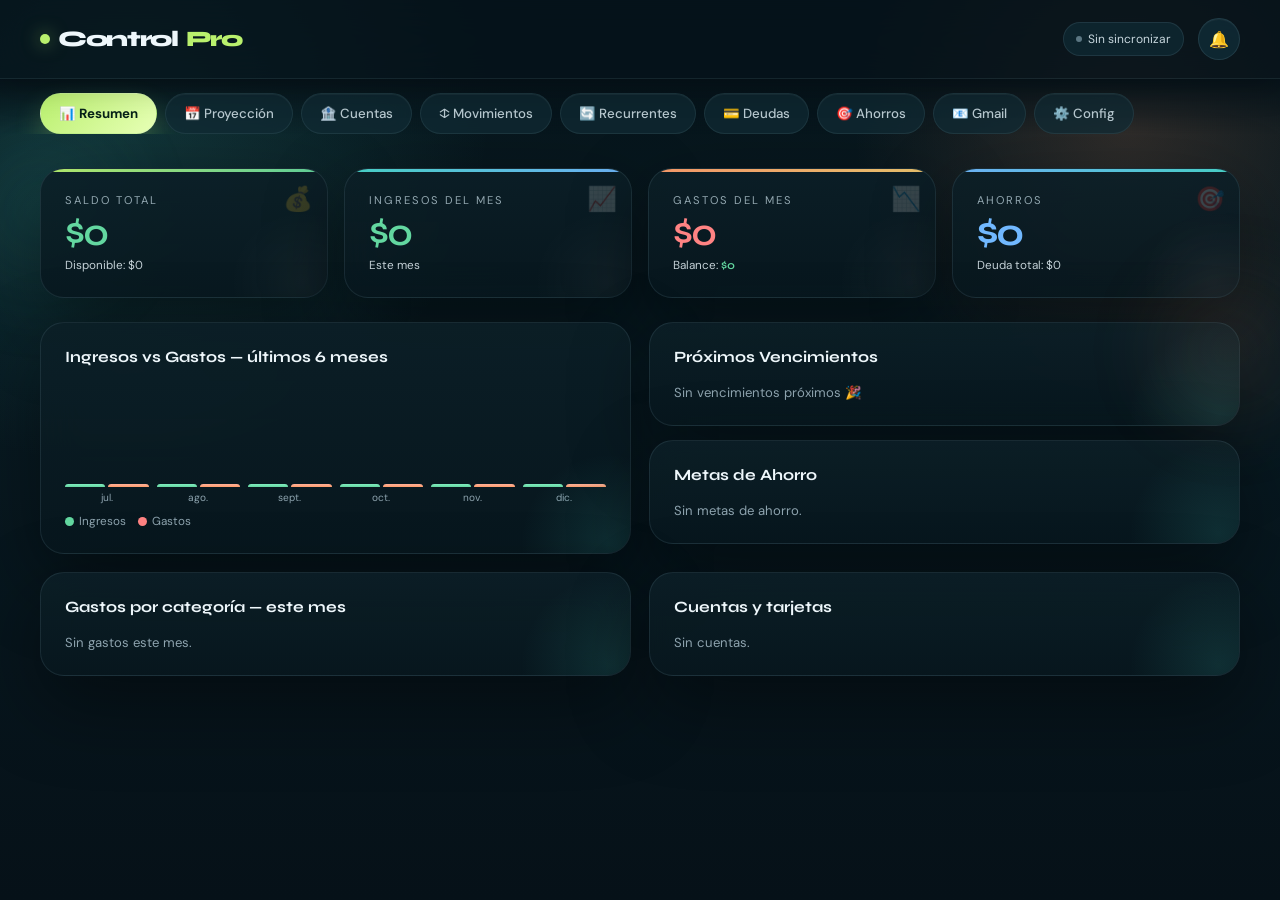
==== commit 63737ac1: "Prepara app financiera para Vercel" ====
--- a/ControlFinancieroPro.html
+++ b/ControlFinancieroPro.html
@@ -84,10 +84,11 @@
 .fr{display:flex;gap:10px;flex-wrap:wrap;align-items:flex-end;}
 .fg{display:flex;flex-direction:column;gap:5px;flex:1;min-width:120px;}
 label{font-size:.7rem;color:var(--muted);text-transform:uppercase;letter-spacing:.5px;}
-input,select{background:var(--surface2);border:1px solid var(--border);border-radius:8px;padding:8px 12px;
+input,select,textarea{background:var(--surface2);border:1px solid var(--border);border-radius:8px;padding:8px 12px;
   color:var(--text);font-family:'DM Sans',sans-serif;font-size:.86rem;outline:none;transition:border-color .2s;width:100%;}
-input:focus,select:focus{border-color:var(--accent);}
-input::placeholder{color:var(--muted2);}
+input:focus,select:focus,textarea:focus{border-color:var(--accent);}
+input::placeholder,textarea::placeholder{color:var(--muted2);}
+textarea{resize:vertical;line-height:1.45;min-height:120px;}
 select option{background:var(--surface2);}
 
 .btn{padding:8px 18px;border-radius:8px;font-family:'Syne',sans-serif;font-weight:700;font-size:.8rem;
@@ -167,6 +168,29 @@
 .legend{display:flex;gap:12px;margin-top:9px;}
 .leg{display:flex;align-items:center;gap:5px;font-size:.73rem;color:var(--muted);}
 .leg-d{width:9px;height:9px;border-radius:2px;}
+.mini-row{display:grid;grid-template-columns:1fr auto;gap:10px;align-items:center;margin-bottom:10px;font-size:.82rem;}
+.mini-row-main{min-width:0;}
+.mini-row-title{display:flex;justify-content:space-between;gap:8px;margin-bottom:4px;}
+.mini-row-title span:first-child{overflow:hidden;text-overflow:ellipsis;white-space:nowrap;}
+.mini-bar{height:8px;background:var(--surface2);border-radius:8px;overflow:hidden;}
+.mini-fill{height:100%;background:var(--accent);border-radius:8px;}
+.account-health{display:grid;grid-template-columns:repeat(auto-fit,minmax(150px,1fr));gap:8px;}
+.health-item{background:var(--surface2);border:1px solid var(--border);border-radius:8px;padding:10px;}
+.health-item span{display:block;color:var(--muted);font-size:.68rem;text-transform:uppercase;letter-spacing:.6px;margin-bottom:4px;}
+.health-item b{font-family:'Syne',sans-serif;font-size:1rem;}
+.projection-grid{display:grid;grid-template-columns:repeat(auto-fit,minmax(180px,1fr));gap:10px;margin-bottom:18px;}
+.projection-card{background:var(--surface);border:1px solid var(--border);border-radius:10px;padding:14px;}
+.projection-card span{display:block;color:var(--muted);font-size:.68rem;text-transform:uppercase;letter-spacing:.7px;margin-bottom:5px;}
+.projection-card b{font-family:'Syne',sans-serif;font-size:1.35rem;}
+.projection-month{background:var(--surface);border:1px solid var(--border);border-radius:10px;padding:12px;margin-bottom:10px;}
+.projection-month-head{display:flex;justify-content:space-between;gap:10px;margin-bottom:8px;align-items:center;}
+.projection-month-title{font-family:'Syne',sans-serif;font-weight:700;}
+.projection-status{font-size:.7rem;font-weight:700;border-radius:8px;padding:3px 8px;border:1px solid var(--border);}
+.projection-status.ok{color:var(--pos);border-color:rgba(111,207,151,.4);}
+.projection-status.warn{color:var(--warn);border-color:rgba(247,199,106,.4);}
+.projection-status.danger{color:var(--neg);border-color:rgba(235,87,87,.4);}
+.projection-lines{display:grid;grid-template-columns:repeat(auto-fit,minmax(120px,1fr));gap:8px;font-size:.78rem;color:var(--muted);}
+.projection-lines b{display:block;font-family:'Syne',sans-serif;color:var(--text);font-size:.92rem;margin-top:2px;}
 
 /* RECURRENTES */
 .rec-card{background:var(--surface);border:1px solid var(--border);border-radius:11px;padding:14px 16px;
@@ -248,6 +272,26 @@
 .import-row-data b{display:block;margin-bottom:2px;font-size:.82rem;}
 .import-row-data span{color:var(--muted);font-size:.74rem;}
 
+/* SYNC STATUS */
+.sync-panel{background:var(--surface2);border:1px solid var(--border);border-radius:10px;padding:12px;margin-bottom:14px;}
+.sync-panel-head{display:flex;justify-content:space-between;align-items:flex-start;gap:12px;margin-bottom:10px;}
+.sync-title{font-family:'Syne',sans-serif;font-weight:700;font-size:.9rem;}
+.sync-detail{font-size:.78rem;color:var(--muted);line-height:1.45;margin-top:2px;}
+.sync-pill{font-size:.72rem;font-weight:700;border:1px solid var(--border2);border-radius:8px;padding:4px 8px;color:var(--muted);white-space:nowrap;}
+.sync-pill.running{color:#000;background:var(--accent);border-color:var(--accent);}
+.sync-pill.warn{color:#000;background:var(--warn);border-color:var(--warn);}
+.sync-pill.ok{color:#000;background:var(--pos);border-color:var(--pos);}
+.sync-progress{height:7px;background:var(--surface);border:1px solid var(--border);border-radius:8px;overflow:hidden;margin-bottom:10px;}
+.sync-progress-bar{height:100%;width:0;background:var(--accent);transition:width .25s ease;}
+.sync-stats{display:grid;grid-template-columns:repeat(auto-fit,minmax(105px,1fr));gap:8px;}
+.sync-stat{background:var(--surface);border:1px solid var(--border);border-radius:8px;padding:8px;}
+.sync-stat span{display:block;color:var(--muted);font-size:.68rem;text-transform:uppercase;letter-spacing:.6px;}
+.sync-stat b{display:block;font-family:'Syne',sans-serif;font-size:1rem;margin-top:2px;}
+.sync-log{margin-top:10px;border-top:1px solid var(--border);padding-top:8px;max-height:92px;overflow:auto;}
+.sync-log-line{font-size:.74rem;color:var(--muted);line-height:1.45;padding:2px 0;}
+.sync-log-line.warn{color:var(--warn);}
+.sync-log-line.error{color:var(--neg);}
+
 @media(max-width:900px){
   .rules-head{display:none;}
   .rule-row{grid-template-columns:1fr;}
@@ -329,6 +373,7 @@
 
 <nav>
   <div class="tab active" onclick="nav('resumen',this)">📊 Resumen</div>
+  <div class="tab" onclick="nav('proyeccion',this)">📅 Proyección</div>
   <div class="tab" onclick="nav('cuentas',this)">🏦 Cuentas</div>
   <div class="tab" onclick="nav('movimientos',this)">↕️ Movimientos</div>
   <div class="tab" onclick="nav('recurrentes',this)">🔄 Recurrentes</div>
@@ -363,6 +408,62 @@
       </div>
     </div>
   </div>
+  <div class="rg" style="margin-top:18px">
+    <div class="chart-wrap">
+      <div class="chart-title">Gastos por categoría — este mes</div>
+      <div id="resCategorias" style="font-size:.82rem;color:var(--muted)">Sin gastos.</div>
+    </div>
+    <div class="chart-wrap">
+      <div class="chart-title">Cuentas y tarjetas</div>
+      <div id="resCuentas" style="font-size:.82rem;color:var(--muted)">Sin cuentas.</div>
+    </div>
+  </div>
+</div>
+
+<!-- PROYECCION -->
+<div class="section" id="section-proyeccion">
+  <div class="fp">
+    <div class="sh" style="margin-bottom:12px"><span class="st">Proyección mensual</span></div>
+    <p class="section-note">
+      Planifica tus próximos meses considerando ingresos, gastos recurrentes y cuotas futuras de tarjetas/deudas.
+    </p>
+    <div class="fr">
+      <div class="fg" style="max-width:170px">
+        <label>Mes inicial</label>
+        <select id="projStart" onchange="saveProjectionConfig()"></select>
+      </div>
+      <div class="fg" style="max-width:150px">
+        <label>Horizonte</label>
+        <select id="projHorizon" onchange="saveProjectionConfig()">
+          <option value="3">3 meses</option>
+          <option value="6">6 meses</option>
+          <option value="12">12 meses</option>
+        </select>
+      </div>
+      <div class="fg" style="max-width:170px">
+        <label>Ingreso esperado ($)</label>
+        <input type="number" id="projIncome" placeholder="0" oninput="saveProjectionConfig()">
+      </div>
+      <div class="fg" style="max-width:180px">
+        <label>Gasto variable extra ($)</label>
+        <input type="number" id="projVariable" placeholder="0" oninput="saveProjectionConfig()">
+      </div>
+      <div class="fg" style="justify-content:flex-end;max-width:220px">
+        <button class="btn btn-secondary" onclick="fillProjectionFromRecurrentes()">Usar recurrentes</button>
+      </div>
+    </div>
+  </div>
+  <div id="projectionCards" class="projection-grid"></div>
+  <div class="rg">
+    <div class="chart-wrap">
+      <div class="chart-title">Disponible proyectado</div>
+      <div id="projectionTimeline"></div>
+    </div>
+    <div class="chart-wrap">
+      <div class="chart-title">Cuotas y compromisos futuros</div>
+      <div id="projectionDebts"></div>
+    </div>
+  </div>
 </div>
 
 <!-- CUENTAS -->
@@ -379,6 +480,19 @@
       <div class="fg" style="justify-content:flex-end"><button class="btn btn-primary" onclick="addCuenta()">+ Agregar</button></div>
     </div>
   </div>
+  <div class="fp">
+    <div class="sh" style="margin-bottom:12px"><span class="st">Conciliar saldo real</span></div>
+    <p class="section-note">
+      Úsalo cuando el saldo del banco no coincide con la app. Para una tarjeta de crédito ingresa la deuda actual positiva.
+    </p>
+    <div class="fr">
+      <div class="fg"><label>Cuenta</label><select id="concCuenta" onchange="updateConciliacionPreview()"></select></div>
+      <div class="fg" style="max-width:170px"><label>Saldo/deuda real ($)</label><input type="number" id="concSaldo" placeholder="0" oninput="updateConciliacionPreview()"></div>
+      <div class="fg"><label>Nota</label><input id="concNota" placeholder="Ej: Saldo app banco al cierre"></div>
+      <div class="fg" style="justify-content:flex-end;max-width:180px"><button class="btn btn-primary" onclick="conciliarCuenta()">Cuadrar saldo</button></div>
+    </div>
+    <div id="concPreview" style="font-size:.78rem;color:var(--muted);margin-top:10px">Selecciona una cuenta para ver el ajuste necesario.</div>
+  </div>
   <div id="cuentasList"></div>
 </div>
 
@@ -395,6 +509,20 @@
       <div class="fg"><label>Cuenta</label><select id="m-ct"></select></div>
       <div class="fg" style="max-width:130px"><label>Fecha</label><input type="date" id="m-f"></div>
       <div class="fg" style="justify-content:flex-end"><button class="btn btn-primary" onclick="addMov()">+ Agregar</button></div>
+    </div>
+  </div>
+  <div class="fp">
+    <div class="sh" style="margin-bottom:12px"><span class="st">Transferencia entre mis cuentas</span></div>
+    <p class="section-note">
+      Úsalo para mover plata a otra tarjeta/cuenta propia. Ajusta saldos, pero no suma como gasto real del mes.
+    </p>
+    <div class="fr">
+      <div class="fg"><label>Desde</label><select id="tr-from"></select></div>
+      <div class="fg"><label>Hacia</label><select id="tr-to"></select></div>
+      <div class="fg" style="max-width:130px"><label>Monto ($)</label><input type="number" id="tr-m" placeholder="0"></div>
+      <div class="fg"><label>Nota</label><input id="tr-d" placeholder="Ej: Pago tarjeta, ahorro mensual..."></div>
+      <div class="fg" style="max-width:130px"><label>Fecha</label><input type="date" id="tr-f"></div>
+      <div class="fg" style="justify-content:flex-end"><button class="btn btn-primary" onclick="addTransfer()">↔ Registrar</button></div>
     </div>
   </div>
   <div class="sh">
@@ -423,11 +551,16 @@
     <div class="sh" style="margin-bottom:12px"><span class="st">Nuevo Movimiento Recurrente</span></div>
     <div class="fr">
       <div class="fg" style="max-width:105px"><label>Tipo</label>
-        <select id="r-t"><option value="ingreso">Ingreso</option><option value="gasto">Gasto</option></select></div>
+        <select id="r-t" onchange="updateRecFields()">
+          <option value="ingreso">Ingreso</option>
+          <option value="gasto">Gasto</option>
+          <option value="transferencia">Transferencia</option>
+        </select></div>
       <div class="fg"><label>Nombre</label><input id="r-n" placeholder="Ej: Sueldo, Netflix..."></div>
       <div class="fg" style="max-width:130px"><label>Monto ($)</label><input type="number" id="r-m" placeholder="0"></div>
       <div class="fg"><label>Categoría</label><select id="r-c"></select></div>
-      <div class="fg"><label>Cuenta</label><select id="r-ct"></select></div>
+      <div class="fg"><label id="r-ct-label">Cuenta</label><select id="r-ct"></select></div>
+      <div class="fg" id="r-ct2-wrap" style="display:none"><label>Cuenta destino</label><select id="r-ct2"></select></div>
       <div class="fg" style="max-width:120px"><label>Frecuencia</label>
         <select id="r-f"><option value="mensual">Mensual</option><option value="quincenal">Quincenal</option><option value="semanal">Semanal</option></select></div>
       <div class="fg" style="max-width:100px"><label>Día del mes</label><input type="number" id="r-d" placeholder="1-31" min="1" max="31"></div>
@@ -454,6 +587,45 @@
       <div class="fg" style="max-width:130px"><label>Vencimiento</label><input type="date" id="d-v"></div>
       <div class="fg" style="justify-content:flex-end"><button class="btn btn-primary" onclick="addDeuda()">+ Agregar</button></div>
     </div>
+  </div>
+  <div class="fp">
+    <div class="sh" style="margin-bottom:12px"><span class="st">Importar cartola de crédito</span></div>
+    <p class="section-note">
+      Carga el estado de cuenta PDF de tu tarjeta. Las compras en cuotas quedan como deudas con producto, total, cuotas y valor mensual.
+    </p>
+    <div class="fr" style="align-items:flex-start">
+      <div class="fg" style="max-width:220px">
+        <label>Tarjeta / cuenta crédito</label>
+        <select id="cartolaCuenta" onchange="const c=D.cuentas.find(x=>x.id===this.value);if(c&&q('cartolaAcreedor')&&!q('cartolaAcreedor').value)q('cartolaAcreedor').value=c.banco||c.nombre||''"></select>
+      </div>
+      <div class="fg" style="max-width:190px">
+        <label>Acreedor</label>
+        <input id="cartolaAcreedor" placeholder="Ej: Banco de Chile">
+      </div>
+      <div class="fg" style="max-width:220px">
+        <label>Archivo PDF/CSV/TXT</label>
+        <label class="btn btn-secondary" style="cursor:pointer;justify-content:center">Seleccionar archivo
+          <input id="cartolaFile" type="file" accept=".pdf,.csv,.txt,.tsv" style="display:none" onchange="readCartolaFile(this)">
+        </label>
+      </div>
+      <div class="fg" style="justify-content:flex-end;max-width:180px">
+        <button class="btn btn-primary" onclick="analizarCartola()">Analizar cartola</button>
+      </div>
+    </div>
+    <div class="fg" style="margin-top:12px">
+      <label>Pegar cartola</label>
+      <textarea id="cartolaText" rows="7" placeholder="Pega aquí el texto de la cartola o carga el PDF del estado de cuenta."></textarea>
+      <span style="font-size:.72rem;color:var(--muted);margin-top:4px">
+        Si el PDF es escaneado como imagen, primero conviértelo con OCR. El importador ignora pagos y totales para crear solo compromisos de deuda.
+      </span>
+    </div>
+  </div>
+  <div class="fp">
+    <div class="sh" style="margin-bottom:10px">
+      <span class="st">Deudas detectadas en cartola</span>
+      <button class="btn btn-primary btn-sm" onclick="importarCartolaSeleccionada()">Crear deudas seleccionadas</button>
+    </div>
+    <div id="cartolaPreview" style="font-size:.82rem;color:var(--muted)">Carga una cartola para revisar las deudas detectadas.</div>
   </div>
   <div class="sh"><span class="st">Mis Deudas</span></div>
   <div id="deudasList"></div>
@@ -485,9 +657,11 @@
       <div class="row-flex">
         <button class="btn btn-secondary btn-sm" onclick="gmailLogout()">Desconectar</button>
         <button class="btn btn-secondary btn-sm" onclick="repararCuentas()" title="Asigna cuenta a movimientos importados que no la tienen">🔧 Reparar cuentas</button>
-        <button class="btn btn-primary" onclick="syncGmail()">🔄 Sincronizar ahora</button>
+        <button class="btn btn-primary" id="syncBtn" onclick="syncGmail()">🔄 Sincronizar ahora</button>
       </div>
     </div>
+
+    <div id="syncStatusPanel"></div>
 
     <div class="fp" style="margin-bottom:14px">
       <div class="sh" style="margin-bottom:10px"><span class="st" style="font-size:.9rem">⚙️ Opciones</span></div>
@@ -520,7 +694,7 @@
       </div>
       <p class="section-note">
         Si el <b style="color:var(--text)">asunto</b> del correo contiene la palabra → se clasifica automáticamente.
-        Estas reglas también determinan qué correos busca la sincronización.
+        Si no seleccionas una etiqueta Gmail, estas reglas también se usan para buscar correos.
       </p>
       <div id="reglasAsuntoList" class="rules-shell"></div>
     </div>
@@ -591,7 +765,7 @@
 const CATS_DEFAULT = [
   'Sueldo','Freelance','Transferencia','Alimentación','Transporte',
   'Vivienda','Salud','Educación','Entretención','Ropa','Servicios',
-  'Tecnología','Deuda','Ahorro','Otro'
+  'Tecnología','Deuda','Ahorro','Transferencia interna','Ajuste','Otro'
 ];
 
 // Reglas: asunto contiene keyword → tipo + categoría automática
@@ -673,6 +847,9 @@
   try {
     const raw = localStorage.getItem(STORAGE_KEY);
     const d   = raw ? JSON.parse(raw) : {};
+    const categorias = d.config?.categorias?.length ? d.config.categorias : [...CATS_DEFAULT];
+    if (!categorias.includes('Transferencia interna')) categorias.push('Transferencia interna');
+    if (!categorias.includes('Ajuste')) categorias.push('Ajuste');
     return {
       cuentas:     d.cuentas     || [],
       movimientos: d.movimientos || [],
@@ -684,8 +861,12 @@
         clientId:     d.config?.clientId    || '',
         alertDays:    d.config?.alertDays   || 7,
         syncDays:     d.config?.syncDays    || 90,
+        projectionIncome:   d.config?.projectionIncome   || 0,
+        projectionVariable: d.config?.projectionVariable || 0,
+        projectionHorizon:  d.config?.projectionHorizon  || 6,
+        projectionStart:    d.config?.projectionStart     || '',
         gmailLabels:  d.config?.gmailLabels || [],
-        categorias:   d.config?.categorias  || [...CATS_DEFAULT],
+        categorias,
         reglasAsunto: d.config?.reglasAsunto|| [],
         reglasCat:    d.config?.reglasCat   || [...REGLAS_CAT_DEFAULT],
       }
@@ -702,6 +883,7 @@
     syncHistory:[],
     config:{
       clientId:'', alertDays:7, syncDays:90, gmailLabels:[],
+      projectionIncome:0, projectionVariable:0, projectionHorizon:6, projectionStart:'',
       categorias:[...CATS_DEFAULT],
       reglasAsunto:[], reglasCat:[...REGLAS_CAT_DEFAULT],
     }
@@ -833,6 +1015,115 @@
 let gToken       = null;
 let gmailLabels  = [];
 let pendingImport = [];
+let syncState = {
+  running:false, phase:'Listo', detail:'Presiona sincronizar para buscar correos nuevos.',
+  found:0, newCount:0, processed:0, parsed:0, skipped:0, failed:0, total:0,
+  progress:0, logs:[]
+};
+
+function escapeHtml(value) {
+  return String(value ?? '')
+    .replace(/&/g, '&amp;')
+    .replace(/</g, '&lt;')
+    .replace(/>/g, '&gt;')
+    .replace(/"/g, '&quot;')
+    .replace(/'/g, '&#39;');
+}
+
+function sleep(ms) {
+  return new Promise(resolve => setTimeout(resolve, ms));
+}
+
+function getGmailErrorMessage(e) {
+  return e?.result?.error?.message || e?.body || e?.message || String(e);
+}
+
+function isRetryableGmailError(e) {
+  const code = e?.status || e?.result?.error?.code;
+  return [408, 429, 500, 502, 503, 504].includes(Number(code));
+}
+
+async function gmailCall(action, retries = 2) {
+  for (let attempt = 0; attempt <= retries; attempt++) {
+    try {
+      return await action();
+    } catch(e) {
+      const code = Number(e?.status || e?.result?.error?.code);
+      if (code === 401 || code === 403) {
+        gToken = null;
+        renderGmail();
+        throw new Error('La sesión de Gmail expiró o no tiene permisos. Conecta de nuevo.');
+      }
+      if (attempt < retries && isRetryableGmailError(e)) {
+        await sleep(700 * Math.pow(2, attempt));
+        continue;
+      }
+      throw e;
+    }
+  }
+}
+
+function resetSyncState(detail = 'Preparando sincronización...') {
+  syncState = {
+    running:true, phase:'Preparando', detail,
+    found:0, newCount:0, processed:0, parsed:0, skipped:0, failed:0, total:0,
+    progress:0, logs:[]
+  };
+  renderSyncStatus();
+}
+
+function updateSyncState(patch = {}, message = '', type = 'info') {
+  syncState = { ...syncState, ...patch };
+  if (message) {
+    syncState.logs = [
+      { text: message, type, time: new Date().toLocaleTimeString('es-CL', { hour:'2-digit', minute:'2-digit' }) },
+      ...(syncState.logs || [])
+    ].slice(0, 8);
+  }
+  renderSyncStatus();
+}
+
+function renderSyncStatus() {
+  const el = q('syncStatusPanel');
+  if (!el) return;
+
+  const pillClass = syncState.running
+    ? 'running'
+    : syncState.failed
+      ? 'warn'
+      : syncState.parsed || syncState.processed
+        ? 'ok'
+        : '';
+
+  el.innerHTML = `
+    <div class="sync-panel">
+      <div class="sync-panel-head">
+        <div>
+          <div class="sync-title">${escapeHtml(syncState.phase)}</div>
+          <div class="sync-detail">${escapeHtml(syncState.detail)}</div>
+        </div>
+        <span class="sync-pill ${pillClass}">${syncState.running ? 'Trabajando' : 'Listo'}</span>
+      </div>
+      <div class="sync-progress"><div class="sync-progress-bar" style="width:${Math.max(0, Math.min(100, syncState.progress || 0))}%"></div></div>
+      <div class="sync-stats">
+        <div class="sync-stat"><span>Encontrados</span><b>${syncState.found || 0}</b></div>
+        <div class="sync-stat"><span>Nuevos</span><b>${syncState.newCount || 0}</b></div>
+        <div class="sync-stat"><span>Revisados</span><b>${syncState.processed || 0}/${syncState.total || 0}</b></div>
+        <div class="sync-stat"><span>Importables</span><b>${syncState.parsed || 0}</b></div>
+        <div class="sync-stat"><span>Sin monto</span><b>${syncState.skipped || 0}</b></div>
+        <div class="sync-stat"><span>Errores</span><b>${syncState.failed || 0}</b></div>
+      </div>
+      ${(syncState.logs || []).length ? `<div class="sync-log">${syncState.logs.map(l =>
+        `<div class="sync-log-line ${l.type || ''}">${escapeHtml(l.time)} · ${escapeHtml(l.text)}</div>`
+      ).join('')}</div>` : ''}
+    </div>`;
+
+  const btn = q('syncBtn');
+  if (btn) {
+    btn.disabled = !!syncState.running;
+    btn.textContent = syncState.running ? 'Sincronizando...' : '🔄 Sincronizar ahora';
+  }
+}
 
 // ── Autenticación ──────────────────────────────────────────
 
@@ -859,14 +1150,42 @@
   document.head.appendChild(s1);
 }
 
+function getOAuthOrigin() {
+  return window.location.origin || 'http://localhost:8080';
+}
+
+function ensureLocalhostOrigin() {
+  if (window.location.hostname === '127.0.0.1' && window.location.port === '8080') {
+    const url = new URL(window.location.href);
+    url.hostname = 'localhost';
+    toast('Abriendo con localhost para que Google OAuth lo acepte...', 'warn');
+    setTimeout(() => { window.location.href = url.href; }, 700);
+    return false;
+  }
+  return true;
+}
+
+function renderOAuthHelp() {
+  const origin = getOAuthOrigin();
+  return `
+    <p style="margin-top:10px">
+      En Google Cloud autoriza exactamente este origen:
+      <b style="color:var(--text);display:block;margin-top:5px;font-family:monospace">${origin}</b>
+      Si aparece redirect_uri_mismatch, agrega también el mismo valor en
+      <b style="color:var(--text)">URIs de redireccionamiento autorizados</b>.
+    </p>`;
+}
+
 function gmailLogin() {
   if (!D.config.clientId) {
     toast('Primero guarda tu Client ID en ⚙️ Config', 'error'); return;
   }
+  if (!ensureLocalhostOrigin()) return;
   try {
     const client = google.accounts.oauth2.initTokenClient({
       client_id: D.config.clientId,
       scope: 'https://www.googleapis.com/auth/gmail.readonly',
+      ux_mode: 'popup',
       callback: resp => {
         if (resp.error) { toast('Error: ' + resp.error, 'error'); return; }
         gToken = resp.access_token;
@@ -878,7 +1197,7 @@
     });
     client.requestAccessToken();
   } catch(e) {
-    toast('Verifica que el Client ID sea correcto y que estés en localhost:8080', 'error');
+    toast(`Verifica Google Cloud: autoriza ${getOAuthOrigin()}`, 'error');
   }
 }
 
@@ -892,7 +1211,7 @@
 
 async function fetchGmailLabels() {
   try {
-    const r = await gapi.client.gmail.users.labels.list({ userId: 'me' });
+    const r = await gmailCall(() => gapi.client.gmail.users.labels.list({ userId: 'me' }));
     gmailLabels = r.result.labels || [];
     renderLabelsGrid();
   } catch(e) { console.error('Error labels:', e); }
@@ -1160,10 +1479,12 @@
     const lote = sinCuenta.slice(i, i + LOTE);
     await Promise.all(lote.map(async mov => {
       try {
-        const r = await gapi.client.gmail.users.messages.get({ userId:'me', id: mov.msgId, format:'full' });
+        const r = await gmailCall(() =>
+          gapi.client.gmail.users.messages.get({ userId:'me', id: mov.msgId, format:'full' })
+        );
         const body     = getEmailText(r.result.payload);
-        const subject  = r.result.payload?.headers?.find(h => h.name === 'Subject')?.value || '';
-        const fullText = subject + '\n' + body;
+        const subject  = getHeader(r.result.payload?.headers || [], 'Subject');
+        const fullText = normalizarTextoCorreo(subject + '\n' + body);
         const numCuenta   = extraerNumeroCuenta(fullText);
         const cuentaMatch = matchCuentaPorNumero(numCuenta);
         if (cuentaMatch) {
@@ -1181,143 +1502,273 @@
   toast(`${reparados} movimiento(s) reparado(s) ✓`);
 }
 
+function gmailQueryText(value) {
+  return String(value || '').replace(/[\\"]/g, ' ').trim();
+}
+
+function buildSyncPlans() {
+  const dias = parseInt(D.config.syncDays, 10) || 90;
+  const baseQuery = `newer_than:${dias}d -in:spam -in:trash`;
+  const selectedLabels = [...new Set(D.config.gmailLabels || [])].filter(Boolean);
+  const plans = [];
+
+  selectedLabels.forEach(name => {
+    const label = gmailLabels.find(l => l.name === name);
+    if (label) {
+      plans.push({
+        q: baseQuery,
+        labelIds: [label.id],
+        display: `Etiqueta: ${name}`,
+        source: name
+      });
+    } else {
+      plans.push({
+        q: `label:"${gmailQueryText(name)}" ${baseQuery}`,
+        labelIds: [],
+        display: `Etiqueta manual: ${name}`,
+        source: name
+      });
+    }
+  });
+
+  if (plans.length) {
+    return { plans, source: selectedLabels.join(', ') };
+  }
+
+  const keywords = [...new Set(getReglasAsunto()
+    .map(r => gmailQueryText(r.keyword))
+    .filter(Boolean))];
+
+  const GRUPO = 3;
+  for (let i = 0; i < keywords.length; i += GRUPO) {
+    const kw = keywords.slice(i, i + GRUPO);
+    plans.push({
+      q: `(${kw.map(k => `subject:"${k}"`).join(' OR ')}) ${baseQuery}`,
+      labelIds: [],
+      display: `Asuntos: ${kw.join(', ')}`,
+      source: 'Reglas de asunto'
+    });
+  }
+
+  return { plans, source: 'Por reglas' };
+}
+
+async function collectMessageIds(plans) {
+  const seenIds = new Set();
+  const MAX_PAGES_PER_PLAN = 15;
+
+  for (let i = 0; i < plans.length; i++) {
+    const plan = plans[i];
+    let pageToken = null;
+    let page = 0;
+
+    updateSyncState({
+      phase: 'Buscando correos',
+      detail: `Consulta ${i + 1}/${plans.length}: ${plan.display}`,
+      progress: Math.round((i / Math.max(plans.length, 1)) * 20)
+    }, `Buscando ${plan.display}`);
+
+    do {
+      const params = {
+        userId: 'me',
+        maxResults: 100,
+        q: plan.q,
+        includeSpamTrash: false
+      };
+      if (plan.labelIds?.length) params.labelIds = plan.labelIds;
+      if (pageToken) params.pageToken = pageToken;
+
+      const r = await gmailCall(() => gapi.client.gmail.users.messages.list(params));
+      const messages = r.result.messages || [];
+      messages.forEach(m => { if (m.id) seenIds.add(m.id); });
+
+      pageToken = r.result.nextPageToken || null;
+      page++;
+      updateSyncState({
+        found: seenIds.size,
+        detail: `${plan.display}: ${seenIds.size} correo(s) únicos encontrados`
+      });
+    } while (pageToken && page < MAX_PAGES_PER_PLAN);
+
+    if (pageToken) {
+      updateSyncState({}, `Se alcanzó el límite de búsqueda para ${plan.display}`, 'warn');
+    }
+  }
+
+  return [...seenIds];
+}
+
+async function getFullGmailMessage(id) {
+  return gmailCall(() =>
+    gapi.client.gmail.users.messages.get({ userId:'me', id, format:'full' })
+  );
+}
+
+function registerSyncHistory(summary) {
+  D.syncHistory.unshift({
+    date: new Date().toLocaleString('es-CL'),
+    count: summary.count || 0,
+    total: summary.total || 0,
+    newCount: summary.newCount || 0,
+    skipped: summary.skipped || 0,
+    failed: summary.failed || 0,
+    labels: summary.source || 'Por reglas',
+  });
+  D.syncHistory = D.syncHistory.slice(0, 20);
+  saveData();
+  renderSyncHistory();
+}
+
 async function syncGmail() {
   if (!gToken) { toast('Conecta Gmail primero', 'error'); return; }
-
-  const reglas   = getReglasAsunto();
-  const keywords = [...new Set(reglas.map(r => r.keyword))];
-  const dias     = parseInt(D.config.syncDays) || 90;
-  const period   = `newer_than:${dias}d`;
-
-  // Labels seleccionados (IDs reales de Gmail)
-  const selectedLabels = D.config.gmailLabels || [];
-  const labelIds = gmailLabels
-    .filter(l => selectedLabels.includes(l.name))
-    .map(l => l.id);
-
-  // Si el usuario tiene labels seleccionados → usarlos SIN filtro de asunto
-  // (más rápido y captura TODOS los correos de esa etiqueta)
-  // Si no hay labels → buscar por asunto en grupos de 3
-  const queries = [];
-
-  if (labelIds.length) {
-    // Una query por cada label seleccionado
-    labelIds.forEach(lid => queries.push(`label:${lid} ${period}`));
-  } else if (keywords.length) {
-    // Grupos de 3 asuntos por query (límite de Gmail)
-    const GRUPO = 3;
-    for (let i = 0; i < keywords.length; i += GRUPO) {
-      const kw = keywords.slice(i, i + GRUPO);
-      queries.push(`(${kw.map(k => `subject:"${k}"`).join(' OR ')}) ${period}`);
+  if (!ensureLocalhostOrigin()) return;
+  if (syncState.running) return;
+
+  resetSyncState();
+
+  try {
+    if (!gmailLabels.length) {
+      updateSyncState({ phase:'Preparando', detail:'Actualizando etiquetas de Gmail...' }, 'Actualizando etiquetas');
+      await fetchGmailLabels();
     }
-  } else {
-    toast('Selecciona una etiqueta o agrega reglas de asunto', 'warn'); return;
-  }
-
-  toast(`Buscando en ${queries.length} consulta(s)...`, 'warn');
-
-  // IDs ya importados (evitar duplicados)
-  const importedIds = new Set(D.movimientos.map(m => m.msgId).filter(Boolean));
-  const seenIds     = new Set();
-  let   allMsgIds   = [];
-
-  // Paso 1: recolectar IDs de mensajes (usando threads para capturar hilos completos)
-  for (const q_str of queries) {
-    let pageToken = null;
-    let pagina    = 0;
-    try {
-      do {
-        // Usamos threads.list para capturar hilos completos
-        const params = { userId: 'me', maxResults: 100, q: q_str };
-        if (pageToken) params.pageToken = pageToken;
-
-        const r = await gapi.client.gmail.users.threads.list(params);
-        const threads = r.result.threads || [];
-
-        // Por cada thread, traer todos sus mensajes
-        for (const thread of threads) {
-          try {
-            const tr = await gapi.client.gmail.users.threads.get({
-              userId: 'me', id: thread.id, format: 'metadata',
-              metadataHeaders: ['Subject','From','Date']
-            });
-            for (const msg of (tr.result.messages || [])) {
-              if (!seenIds.has(msg.id)) {
-                seenIds.add(msg.id);
-                allMsgIds.push(msg.id);
-              }
-            }
-          } catch(e) { console.warn('Error thread:', thread.id, e.message); }
+
+    const { plans, source } = buildSyncPlans();
+    if (!plans.length) {
+      updateSyncState({
+        running:false, phase:'Falta configuración',
+        detail:'Selecciona una etiqueta de Gmail o agrega reglas de asunto para buscar correos.',
+        progress:0
+      }, 'No hay reglas ni etiquetas para buscar', 'warn');
+      toast('Selecciona una etiqueta o agrega reglas de asunto', 'warn');
+      return;
+    }
+
+    const allMsgIds = await collectMessageIds(plans);
+    const importedIds = new Set(D.movimientos.map(m => m.msgId).filter(Boolean));
+    const nuevosIds = allMsgIds.filter(id => !importedIds.has(id));
+    const limite = Math.min(nuevosIds.length, 500);
+
+    updateSyncState({
+      phase:'Filtrando duplicados',
+      detail:`${allMsgIds.length} correo(s) encontrados, ${nuevosIds.length} nuevo(s).`,
+      found: allMsgIds.length,
+      newCount: nuevosIds.length,
+      total: limite,
+      progress: 25
+    }, `${nuevosIds.length} correo(s) nuevos`);
+
+    if (!allMsgIds.length) {
+      registerSyncHistory({ count:0, total:0, newCount:0, source });
+      updateSyncState({
+        running:false, phase:'Sin resultados',
+        detail:'No se encontraron correos con las etiquetas o reglas actuales.',
+        progress:100
+      }, 'No se encontraron correos', 'warn');
+      toast('No se encontraron correos. Revisa etiquetas o reglas.', 'warn');
+      return;
+    }
+
+    if (!nuevosIds.length) {
+      registerSyncHistory({ count:0, total:allMsgIds.length, newCount:0, source });
+      updateSyncState({
+        running:false, phase:'Todo al día',
+        detail:`${allMsgIds.length} correo(s) encontrados, todos ya estaban importados.`,
+        progress:100
+      }, 'No hay correos nuevos');
+      toast(`${allMsgIds.length} correos encontrados, todos ya importados ✓`, 'warn');
+      return;
+    }
+
+    if (nuevosIds.length > limite) {
+      updateSyncState({}, `Se procesarán los primeros ${limite} de ${nuevosIds.length} nuevos`, 'warn');
+    }
+
+    const parsed = [];
+    const LOTE = 8;
+    let processed = 0;
+    let skipped = 0;
+    let failed = 0;
+
+    updateSyncState({
+      phase:'Leyendo correos',
+      detail:`Procesando ${limite} correo(s) nuevo(s) por lotes.`,
+      progress:30
+    }, 'Leyendo contenido de Gmail');
+
+    for (let i = 0; i < limite; i += LOTE) {
+      const lote = nuevosIds.slice(i, i + LOTE);
+      const results = await Promise.all(lote.map(async id => {
+        try {
+          const r = await getFullGmailMessage(id);
+          return { id, parsed: parsearMensaje(r.result) };
+        } catch(e) {
+          console.warn('Error msg:', id, getGmailErrorMessage(e));
+          return { id, error: e };
         }
-
-        pageToken = r.result.nextPageToken || null;
-        pagina++;
-        toast(`Encontrados ${allMsgIds.length} mensajes...`, 'warn');
-      } while (pageToken && pagina < 10); // hasta 1000 mensajes por query
-    } catch(e) { console.warn('Query falló:', q_str, e.message); }
-  }
-
-  const nuevosIds = allMsgIds.filter(id => !importedIds.has(id));
-
-  if (!allMsgIds.length) {
-    toast('No se encontraron correos. Verifica la etiqueta o las reglas de asunto.', 'warn');
-    // Mostrar debug
-    console.log('Queries usadas:', queries);
-    return;
-  }
-  if (!nuevosIds.length) {
-    toast(`${allMsgIds.length} correos encontrados, todos ya importados ✓`, 'warn'); return;
-  }
-
-  toast(`Procesando ${nuevosIds.length} mensajes nuevos...`, 'warn');
-
-  // Paso 2: traer contenido completo en lotes de 10
-  const parsed = [];
-  const LOTE   = 10;
-  const limite = Math.min(nuevosIds.length, 500);
-
-  for (let i = 0; i < limite; i += LOTE) {
-    const lote    = nuevosIds.slice(i, i + LOTE);
-    const results = await Promise.all(
-      lote.map(id =>
-        gapi.client.gmail.users.messages.get({ userId:'me', id, format:'full' })
-          .then(r  => parsearMensaje(r.result))
-          .catch(e => { console.warn('Error msg:', id, e.message); return null; })
-      )
-    );
-    results.forEach(p => { if (p) parsed.push(p); });
-    toast(`Procesando... ${Math.min(i + LOTE, limite)} / ${limite}`, 'warn');
-  }
-
-  if (!parsed.length) {
-    toast(`${nuevosIds.length} correos encontrados pero sin montos detectables.\nRevisa en la consola (F12) qué texto tienen.`, 'warn');
-    console.log('Primer mensaje sin monto — revisa el texto:');
-    // Mostrar debug del primer mensaje
-    try {
-      const debug = await gapi.client.gmail.users.messages.get({ userId:'me', id:nuevosIds[0], format:'full' });
-      console.log('Subject:', getHeader(debug.result.payload?.headers || [], 'Subject'));
-      console.log('Body:', getEmailText(debug.result.payload).slice(0, 500));
-    } catch(e) {}
-    return;
-  }
-
-  // Ordenar por fecha descendente
-  parsed.sort((a, b) => b.fecha.localeCompare(a.fecha));
-
-  pendingImport = parsed;
-  renderImportModal();
-  openModal('modalImport');
-
-  D.syncHistory.unshift({
-    date  : new Date().toLocaleString('es-CL'),
-    count : parsed.length,
-    total : nuevosIds.length,
-    labels: selectedLabels.join(', ') || 'Por reglas',
-  });
-  D.syncHistory = D.syncHistory.slice(0, 20);
-  saveData(); renderSyncHistory();
-  q('gmailBadge').style.display = 'block';
-  toast(`${parsed.length} movimientos detectados ✓`);
+      }));
+
+      results.forEach(result => {
+        processed++;
+        if (result.error) failed++;
+        else if (result.parsed) parsed.push(result.parsed);
+        else skipped++;
+      });
+
+      updateSyncState({
+        processed, parsed: parsed.length, skipped, failed,
+        detail:`Revisados ${processed}/${limite}. Detectados ${parsed.length} movimiento(s).`,
+        progress: 30 + Math.round((processed / Math.max(limite, 1)) * 65)
+      });
+    }
+
+    if (!parsed.length) {
+      registerSyncHistory({ count:0, total:limite, newCount:nuevosIds.length, skipped, failed, source });
+      updateSyncState({
+        running:false, phase:'Sin montos detectables',
+        detail:`Se revisaron ${processed} correo(s), pero ninguno tenía un monto reconocible.`,
+        progress:100
+      }, 'No se detectaron montos importables', 'warn');
+      toast(`${processed} correos revisados, sin montos detectables`, 'warn');
+      return;
+    }
+
+    parsed.sort((a, b) => b.fecha.localeCompare(a.fecha));
+    pendingImport = parsed;
+    renderImportModal();
+    openModal('modalImport');
+
+    registerSyncHistory({
+      count: parsed.length,
+      total: limite,
+      newCount: nuevosIds.length,
+      skipped,
+      failed,
+      source
+    });
+
+    updateSyncState({
+      running:false, phase:'Revisión lista',
+      detail:`${parsed.length} movimiento(s) listos para revisar antes de importar.`,
+      found: allMsgIds.length,
+      newCount: nuevosIds.length,
+      processed,
+      parsed: parsed.length,
+      skipped,
+      failed,
+      progress:100
+    }, `${parsed.length} movimiento(s) detectados`);
+    q('gmailBadge').style.display = 'block';
+    toast(`${parsed.length} movimientos detectados ✓`);
+  } catch(e) {
+    console.error('Sync Gmail error:', e);
+    updateSyncState({
+      running:false, phase:'Sincronización detenida',
+      detail:getGmailErrorMessage(e),
+      failed:(syncState.failed || 0) + 1,
+      progress:0
+    }, getGmailErrorMessage(e), 'error');
+    toast('Error al sincronizar Gmail. Revisa el panel de estado.', 'error');
+  }
 }
 
 function importarSeleccionados() {
@@ -1374,15 +1825,22 @@
 
   const render = {
     resumen:     renderResumen,
-    cuentas:     renderCuentas,
+    proyeccion:  renderProyeccion,
+    cuentas:     () => { populateSelects(); renderCuentas(); },
     movimientos: () => { populateSelects(); renderMovs(); },
-    recurrentes: () => { populateSelects(); renderRec(); },
-    deudas:      renderDeudas,
+    recurrentes: () => { populateSelects(); updateRecFields(); renderRec(); },
+    deudas:      () => { populateSelects(); renderCartolaPreview(); renderDeudas(); },
     ahorros:     renderAhorros,
     gmail:       renderGmail,
     config:      renderConfig,
   };
   render[id]?.();
+}
+
+function navTab(id) {
+  const tab = [...document.querySelectorAll('.tab')]
+    .find(t => t.getAttribute('onclick')?.includes(`'${id}'`));
+  if (tab) nav(id, tab);
 }
 
 // ── Alertas ────────────────────────────────────────────────
@@ -1432,6 +1890,51 @@
 
 // ── Cuentas ────────────────────────────────────────────────
 
+function isCreditAccount(cuenta) {
+  const tipo = normalizeCartolaText(cuenta?.tipo || '');
+  return tipo.includes('credito') || tipo.includes('credit') || /^cr.dito$/.test(tipo);
+}
+
+function getCuentaLabel(cuenta, saldo = getSaldo(cuenta.id)) {
+  if (!isCreditAccount(cuenta)) return { label:'Saldo', value:saldo, className:saldo >= 0 ? 'ap' : 'an' };
+  if (saldo < 0) return { label:'Deuda', value:Math.abs(saldo), className:'an' };
+  if (saldo > 0) return { label:'A favor', value:saldo, className:'ap' };
+  return { label:'Deuda', value:0, className:'ap' };
+}
+
+function getConciliationTarget(cuenta, rawValue) {
+  const value = parseFloat(rawValue) || 0;
+  return isCreditAccount(cuenta) ? -Math.abs(value) : value;
+}
+
+function updateConciliacionPreview() {
+  const el = q('concPreview');
+  if (!el) return;
+  const cuenta = D.cuentas.find(c => c.id === q('concCuenta')?.value);
+  if (!cuenta) {
+    el.textContent = 'Selecciona una cuenta para ver el ajuste necesario.';
+    return;
+  }
+
+  const actual = getSaldo(cuenta.id);
+  const target = getConciliationTarget(cuenta, q('concSaldo')?.value);
+  const diff = target - actual;
+  const label = isCreditAccount(cuenta) ? 'deuda real' : 'saldo real';
+
+  if (!q('concSaldo')?.value) {
+    const display = getCuentaLabel(cuenta, actual);
+    el.innerHTML = `Actual en app: <b class="${display.className}">${display.label} ${fmt(display.value)}</b>. Ingresa el ${label}.`;
+    return;
+  }
+
+  if (Math.abs(diff) < 1) {
+    el.innerHTML = 'La cuenta ya está cuadrada con ese valor.';
+    return;
+  }
+
+  el.innerHTML = `Se creará un ajuste de <b class="${diff > 0 ? 'ap' : 'an'}">${diff > 0 ? '+' : '-'}${fmt(Math.abs(diff))}</b> para llegar al ${label}.`;
+}
+
 function addCuenta() {
   const n   = q('c-n').value.trim();
   const b   = q('c-b').value.trim();
@@ -1440,7 +1943,7 @@
   const num = q('c-num').value.trim();
   if (!n) { toast('Ingresa un nombre', 'error'); return; }
   D.cuentas.push({ id: uid(), nombre: n, banco: b, tipo: t, saldoInicial: s, numeroCuenta: num });
-  saveData(); renderCuentas(); populateSelects();
+  saveData(); populateSelects(); renderCuentas();
   ['c-n','c-b','c-s','c-num'].forEach(id => q(id).value = '');
   toast('Cuenta agregada ✓');
 }
@@ -1451,10 +1954,12 @@
     el.innerHTML = '<div class="empty"><div class="empty-icon">🏦</div><p>Sin cuentas. ¡Agrega tu primera cuenta!</p></div>';
     return;
   }
+  updateConciliacionPreview();
   el.innerHTML = `<div class="tw"><table>
-    <thead><tr><th>Nombre</th><th>Banco</th><th>Tipo</th><th>N° Cuenta</th><th>Saldo Inicial</th><th>Saldo Actual</th><th></th></tr></thead>
+    <thead><tr><th>Nombre</th><th>Banco</th><th>Tipo</th><th>N° Cuenta</th><th>Saldo Inicial</th><th>Saldo/Deuda Actual</th><th></th></tr></thead>
     <tbody>${D.cuentas.map(c => {
       const sal = getSaldo(c.id);
+      const display = getCuentaLabel(c, sal);
       return `<tr>
         <td><b>${c.nombre}</b></td><td>${c.banco||'—'}</td><td>${c.tipo}</td>
         <td>
@@ -1465,11 +1970,46 @@
             onchange="setCuentaNumero('${c.id}',this.value)">
         </td>
         <td>${fmt(c.saldoInicial)}</td>
-        <td class="${sal>=0?'ap':'an'}">${fmt(sal)}</td>
+        <td class="${display.className}"><span style="font-size:.72rem;color:var(--muted);font-family:'DM Sans',sans-serif">${display.label}</span> ${fmt(display.value)}</td>
         <td><button class="btn btn-danger" onclick="delCuenta('${c.id}')">✕</button></td>
       </tr>`;
     }).join('')}</tbody>
   </table></div>`;
+}
+
+function conciliarCuenta() {
+  const cuenta = D.cuentas.find(c => c.id === q('concCuenta')?.value);
+  if (!cuenta) { toast('Selecciona una cuenta', 'error'); return; }
+
+  const raw = q('concSaldo').value;
+  if (raw === '' || isNaN(parseFloat(raw))) { toast('Ingresa el saldo/deuda real', 'error'); return; }
+
+  const actual = getSaldo(cuenta.id);
+  const target = getConciliationTarget(cuenta, raw);
+  const diff = Math.round(target - actual);
+  if (Math.abs(diff) < 1) { toast('La cuenta ya está cuadrada ✓', 'warn'); return; }
+
+  const nota = q('concNota').value.trim();
+  D.movimientos.push({
+    id: uid(),
+    tipo: diff > 0 ? 'ingreso' : 'gasto',
+    desc: `Ajuste conciliación: ${cuenta.nombre}${nota ? ' - ' + nota : ''}`,
+    monto: Math.abs(diff),
+    cat: 'Ajuste',
+    cuentaId: cuenta.id,
+    fecha: today(),
+    banco: cuenta.banco || '',
+    ajuste:true
+  });
+
+  saveData();
+  renderCuentas();
+  renderResumen();
+  renderMovs();
+  q('concSaldo').value = '';
+  q('concNota').value = '';
+  updateConciliacionPreview();
+  toast(`Cuenta conciliada con ajuste de ${fmt(Math.abs(diff))} ✓`);
 }
 
 function setCuentaNumero(id, num) {
@@ -1484,7 +2024,7 @@
   if (!confirm('¿Eliminar cuenta y sus movimientos asociados?')) return;
   D.cuentas      = D.cuentas.filter(c => c.id !== id);
   D.movimientos  = D.movimientos.filter(m => m.cuentaId !== id);
-  saveData(); renderCuentas(); populateSelects(); toast('Cuenta eliminada');
+  saveData(); populateSelects(); renderCuentas(); renderResumen(); toast('Cuenta eliminada');
 }
 
 // ── Movimientos ────────────────────────────────────────────
@@ -1502,6 +2042,51 @@
   if (!data) { q('m-d').value=''; q('m-m').value=''; toast('Movimiento registrado ✓'); }
 }
 
+function isInternalTransfer(m) {
+  return !!m.internalTransfer || m.cat === 'Transferencia interna';
+}
+
+function addTransfer(data) {
+  const fromId = data?.fromId || q('tr-from').value;
+  const toId   = data?.toId   || q('tr-to').value;
+  const monto  = data?.monto  || parseFloat(q('tr-m').value);
+  const fecha  = data?.fecha  || q('tr-f').value || today();
+  const nota   = data?.desc   || q('tr-d').value.trim() || 'Transferencia interna';
+  const from   = D.cuentas.find(c => c.id === fromId);
+  const to     = D.cuentas.find(c => c.id === toId);
+
+  if (!fromId || !toId) { toast('Selecciona cuenta origen y destino', 'error'); return false; }
+  if (fromId === toId) { toast('Origen y destino deben ser distintos', 'error'); return false; }
+  if (!monto || isNaN(monto) || monto <= 0) { toast('Ingresa un monto válido', 'error'); return false; }
+
+  const transferId = data?.transferId || uid();
+  D.movimientos.push(
+    {
+      id: uid(), tipo:'gasto', desc:`${nota} → ${to?.nombre || 'Destino'}`,
+      monto, cat:'Transferencia interna', cuentaId:fromId, fecha,
+      internalTransfer:true, transferId, transferSide:'out'
+    },
+    {
+      id: uid(), tipo:'ingreso', desc:`${nota} ← ${from?.nombre || 'Origen'}`,
+      monto, cat:'Transferencia interna', cuentaId:toId, fecha,
+      internalTransfer:true, transferId, transferSide:'in'
+    }
+  );
+
+  saveData();
+  renderMovs();
+  renderResumen();
+  renderCuentas();
+  renderAlertCount();
+
+  if (!data) {
+    ['tr-m','tr-d'].forEach(id => q(id).value = '');
+    q('tr-f').value = today();
+    toast('Transferencia interna registrada ✓');
+  }
+  return true;
+}
+
 function renderMovs() {
   const mes  = q('filtMes').value;
   const tipo = q('filtTipo').value;
@@ -1519,7 +2104,7 @@
     const c = D.cuentas.find(x => x.id === m.cuentaId);
     return `<tr>
       <td>${m.fecha}</td>
-      <td>${m.desc}${m.banco?`<span class="tag" style="margin-left:6px">${m.banco}</span>`:''}</td>
+      <td>${m.desc}${m.banco?`<span class="tag" style="margin-left:6px">${m.banco}</span>`:''}${isInternalTransfer(m)?'<span class="tag" style="margin-left:6px">Interna</span>':''}</td>
       <td><span class="tag">${m.cat}</span></td>
       <td>${c ? c.nombre : '—'}</td>
       <td><span class="badge ${m.tipo==='ingreso'?'b-ing':'b-gas'}">${m.tipo}</span></td>
@@ -1530,8 +2115,585 @@
 }
 
 function delMov(id) {
-  D.movimientos = D.movimientos.filter(m => m.id !== id);
+  const mov = D.movimientos.find(m => m.id === id);
+  if (mov?.transferId && !confirm('Este movimiento es parte de una transferencia interna. ¿Eliminar ambas partes?')) return;
+  D.movimientos = mov?.transferId
+    ? D.movimientos.filter(m => m.transferId !== mov.transferId)
+    : D.movimientos.filter(m => m.id !== id);
   saveData(); renderMovs();
+  renderResumen(); renderCuentas();
+}
+
+// ── Cartola crédito ────────────────────────────────────────
+
+let pendingCartolaImport = [];
+
+function normalizeCartolaText(value) {
+  return String(value || '')
+    .normalize('NFD')
+    .replace(/[\u0300-\u036f]/g, '')
+    .toLowerCase()
+    .replace(/\s+/g, ' ')
+    .trim();
+}
+
+function parseDelimitedLine(line, delimiter) {
+  const cols = [];
+  let current = '';
+  let inQuotes = false;
+
+  for (let i = 0; i < line.length; i++) {
+    const ch = line[i];
+    const next = line[i + 1];
+    if (ch === '"' && inQuotes && next === '"') {
+      current += '"';
+      i++;
+    } else if (ch === '"') {
+      inQuotes = !inQuotes;
+    } else if (ch === delimiter && !inQuotes) {
+      cols.push(current.trim());
+      current = '';
+    } else {
+      current += ch;
+    }
+  }
+  cols.push(current.trim());
+  return cols;
+}
+
+function detectDelimiter(lines) {
+  const candidates = [';', '\t', ','];
+  let best = ';';
+  let bestScore = 0;
+
+  candidates.forEach(delimiter => {
+    const score = lines.slice(0, 8).reduce((sum, line) => {
+      const count = parseDelimitedLine(line, delimiter).length;
+      return sum + (count > 1 ? count : 0);
+    }, 0);
+    if (score > bestScore) {
+      bestScore = score;
+      best = delimiter;
+    }
+  });
+
+  return best;
+}
+
+function parseDelimitedText(text) {
+  const lines = String(text || '')
+    .replace(/^\uFEFF/, '')
+    .replace(/\r/g, '')
+    .split('\n')
+    .map(line => line.trim())
+    .filter(Boolean);
+
+  if (!lines.length) return [];
+  const delimiter = detectDelimiter(lines);
+  return lines.map(line => parseDelimitedLine(line, delimiter));
+}
+
+function parseCartolaFreeTextLine(line) {
+  const dateMatch = String(line || '').match(/\b(\d{1,2}[-/.]\d{1,2}(?:[-/.]\d{2,4})?|20\d{2}[-/]\d{1,2}[-/]\d{1,2})\b/);
+  if (!dateMatch) return null;
+
+  const beforeDate = line.slice(0, dateMatch.index).trim();
+  const afterDate = line.slice(dateMatch.index + dateMatch[0].length).trim();
+  const moneyRe = /(?:CLP\s*)?\$?\s*-?\(?\d{1,3}(?:[.\s]\d{3})+(?:,\d{1,2})?\)?|(?:CLP\s*)?\$?\s*-?\(?\d{4,9}(?:,\d{1,2})?\)?/gi;
+  const matches = [...afterDate.matchAll(moneyRe)];
+  if (!matches.length) return null;
+
+  const last = matches[matches.length - 1];
+  const amountText = last[0];
+  const desc = (beforeDate + ' ' + afterDate.slice(0, last.index)).trim();
+  if (!desc || !parseMontoCLP(amountText)) return null;
+  return [dateMatch[0], desc, amountText];
+}
+
+function normalizeCartolaRows(rows) {
+  const hasHeader = findCartolaHeaderIndex(rows) > -1;
+  if (hasHeader) return rows;
+
+  const normalized = rows.map(row => {
+    if (row.length >= 3) return row;
+    const parsed = parseCartolaFreeTextLine(row.join(' '));
+    return parsed || row;
+  });
+
+  return normalized;
+}
+
+function findCartolaHeaderIndex(rows) {
+  const limit = Math.min(rows.length, 12);
+  for (let i = 0; i < limit; i++) {
+    const joined = normalizeCartolaText(rows[i].join(' '));
+    if (joined.includes('fecha') && /(monto|cargo|abono|importe|valor|compra)/.test(joined)) return i;
+  }
+  return -1;
+}
+
+function findColumn(headers, words) {
+  return headers.findIndex(header => words.some(word => header.includes(word)));
+}
+
+function parseCartolaDate(raw) {
+  const s = String(raw || '').trim();
+  if (!s) return '';
+
+  const iso = s.match(/\b(20\d{2})[-/](\d{1,2})[-/](\d{1,2})\b/);
+  if (iso) return `${iso[1]}-${iso[2].padStart(2,'0')}-${iso[3].padStart(2,'0')}`;
+
+  const local = s.match(/\b(\d{1,2})[-/.](\d{1,2})[-/.](\d{2,4})\b/);
+  if (local) {
+    const year = local[3].length === 2 ? `20${local[3]}` : local[3];
+    return `${year}-${local[2].padStart(2,'0')}-${local[1].padStart(2,'0')}`;
+  }
+
+  const noYear = s.match(/\b(\d{1,2})[-/.](\d{1,2})\b/);
+  if (noYear) {
+    const year = new Date().getFullYear();
+    return `${year}-${noYear[2].padStart(2,'0')}-${noYear[1].padStart(2,'0')}`;
+  }
+
+  return '';
+}
+
+function parseSignedMonto(raw) {
+  const s = String(raw || '').trim();
+  if (!s) return 0;
+  const negative = /^-/.test(s) || /-\s*\d/.test(s) || /\([^)]+\)/.test(s);
+  const amount = parseMontoCLP(s);
+  return negative ? -amount : amount;
+}
+
+function cartolaLooksLikePayment(desc) {
+  return /(pago|abono|devolucion|devolución|reversa|anulacion|anulación|prepago|ajuste)/i.test(desc || '');
+}
+
+function buildCartolaFingerprint({ fecha, desc, monto, cuentaId }) {
+  const cleanDesc = normalizeCartolaText(desc).replace(/[^\w\s]/g, '').slice(0, 45);
+  return `${cuentaId}|${fecha}|${Math.round(monto)}|${cleanDesc}`;
+}
+
+function buildCartolaDebtFingerprint({ fecha, desc, total, cuota, cuotaMensual, monto, cuentaId }) {
+  const cleanDesc = normalizeCartolaText(desc).replace(/[^\w\s]/g, '').slice(0, 45);
+  return `${cuentaId}|${fecha}|${Math.round(total || monto || 0)}|${Math.round(cuota || cuotaMensual || monto || 0)}|${cleanDesc}`;
+}
+
+function cartolaIsDuplicate(item) {
+  const key = buildCartolaFingerprint(item);
+  const movementMatch = D.movimientos.some(m => buildCartolaFingerprint({
+    fecha:m.fecha, desc:m.desc, monto:m.monto, cuentaId:m.cuentaId
+  }) === key);
+  const debtKey = buildCartolaDebtFingerprint(item);
+  const debtMatch = D.deudas.some(d => buildCartolaDebtFingerprint({
+    fecha:d.fechaCompra || d.fecha || d.vence,
+    desc:d.desc,
+    total:d.total,
+    cuota:d.cuota,
+    cuentaId:d.cuentaId
+  }) === debtKey || d.cartolaKey === debtKey);
+  return movementMatch || debtMatch;
+}
+
+function getCartolaDesc(row, descIdx, dateIdx, ignoredIdxs) {
+  if (descIdx > -1 && row[descIdx]) return row[descIdx].trim();
+  return row
+    .filter((value, idx) => value && idx !== dateIdx && !ignoredIdxs.includes(idx))
+    .join(' ')
+    .trim()
+    .slice(0, 80);
+}
+
+function isCreditCardStatementRows(rows) {
+  const text = normalizeCartolaText(rows.slice(0, 80).map(row => row.join(' ')).join(' '));
+  return text.includes('estado de cuenta') &&
+    (text.includes('tarjeta de credito') || text.includes('tarjeta de crédito') || text.includes('cargos del mes'));
+}
+
+function getStatementMoneyTokens(line) {
+  const moneyRe = /(?:CLP\s*)?\$?\s*-?\s*\d{1,3}(?:[.\s]\d{3})+(?:,\d{1,2})?|\$?\s*-?\s*\d{4,9}(?:,\d{1,2})?/gi;
+  return [...String(line || '').matchAll(moneyRe)]
+    .map(match => ({ text: match[0], index: match.index || 0, amount: parseSignedMonto(match[0]) }))
+    .filter(token => Math.abs(token.amount) >= 100);
+}
+
+function parseCreditStatementMovement(row, rowIndex, cuentaId, defaultCat) {
+  const line = row.join(' ').replace(/\s+/g, ' ').trim();
+  const normalized = normalizeCartolaText(line);
+
+  if (!line || /^(total|sin movimientos|emisor|cliente|nombre|pagar hasta|monto minimo|cheque|efectivo)\b/i.test(normalized)) return null;
+  if (/(monto total facturado|cupo total|saldo adeudado|periodo de facturacion|proximo periodo|vencimiento proximos|evolucion montos|costo monetario|cargo automatico|dolares-premio|saldo disponible)/i.test(normalized)) return null;
+
+  const dateMatch = line.match(/\b(\d{1,2}[-/.]\d{1,2}[-/.]\d{2,4})\b/);
+  if (!dateMatch) return null;
+
+  const fecha = parseCartolaDate(dateMatch[1]);
+  const afterDate = line.slice(dateMatch.index + dateMatch[0].length).trim();
+  const codeMatch = afterDate.match(/^(\d{8,})\s+(.+)$/);
+  if (!fecha || !codeMatch) return null;
+
+  const afterCode = codeMatch[2].trim();
+  const moneyTokens = getStatementMoneyTokens(afterCode);
+  if (!moneyTokens.length) return null;
+
+  const firstMoneyIndex = moneyTokens[0].index;
+  let desc = afterCode.slice(0, firstMoneyIndex).trim();
+  desc = desc
+    .replace(/\bTASA\s+INT\.?.*$/i, '')
+    .replace(/\s{2,}/g, ' ')
+    .trim();
+  if (!desc) return null;
+
+  const cuotaMatch = afterCode.match(/\b(\d{1,2}\/\d{1,2})\b/);
+  const totalCompra = Math.max(...moneyTokens.map(t => Math.abs(t.amount)));
+  const lastAmount = moneyTokens[moneyTokens.length - 1].amount;
+  const allNegative = moneyTokens.every(t => t.amount < 0);
+  const isPayment = allNegative || cartolaLooksLikePayment(desc);
+  const monto = Math.abs(lastAmount);
+  const cuotaActual = cuotaMatch ? parseInt(cuotaMatch[1].split('/')[0], 10) : 1;
+  const cuotasTotal = cuotaMatch ? parseInt(cuotaMatch[1].split('/')[1], 10) : 1;
+  const totalDeuda = cuotaMatch && cuotasTotal > 1
+    ? Math.max(totalCompra, monto * cuotasTotal)
+    : monto;
+  const pagadoEstimado = cuotasTotal > 1
+    ? Math.min(totalDeuda, Math.max(0, cuotaActual - 1) * monto)
+    : 0;
+  const noteParts = [];
+
+  if (cuotaMatch && cuotaMatch[1] !== '01/01') {
+    desc = `${desc} (cuota ${cuotaMatch[1]})`;
+    if (totalCompra && totalCompra !== monto) noteParts.push(`Total compra ${fmt(totalCompra)}`);
+  }
+  if (isPayment) noteParts.push('Parece pago/abono');
+
+  const item = {
+    id: uid(),
+    rowIndex: rowIndex + 1,
+    fecha,
+    desc,
+    monto,
+    total: totalDeuda,
+    cuotaMensual: monto,
+    cuotaActual,
+    cuotasTotal,
+    pagadoEstimado,
+    cat: autoCat(desc) || defaultCat,
+    cuentaId,
+    note: noteParts.join('; '),
+    checked: !isPayment,
+    source:'cartola-credito'
+  };
+
+  if (cartolaIsDuplicate(item)) {
+    item.checked = false;
+    item.note = item.note ? `${item.note}; posible duplicado` : 'Posible duplicado';
+  }
+
+  return item;
+}
+
+function rowsToCreditStatementItems(rows, cuentaId, defaultCat) {
+  if (!isCreditCardStatementRows(rows)) return [];
+
+  return rows
+    .map((row, rowIndex) => parseCreditStatementMovement(row, rowIndex, cuentaId, defaultCat))
+    .filter(Boolean);
+}
+
+function rowsToCartolaItems(rows) {
+  rows = normalizeCartolaRows(rows);
+  const cuentaId = q('cartolaCuenta')?.value || '';
+  const defaultCat = q('cartolaCat')?.value || 'Otro';
+  if (!cuentaId) {
+    toast('Selecciona la tarjeta o cuenta crédito', 'error');
+    return [];
+  }
+
+  const statementItems = rowsToCreditStatementItems(rows, cuentaId, defaultCat);
+  if (statementItems.length) return statementItems;
+
+  const headerIndex = findCartolaHeaderIndex(rows);
+  const hasHeader = headerIndex > -1;
+  const headers = hasHeader ? (rows[headerIndex] || []).map(normalizeCartolaText) : [];
+  const dataRows = hasHeader ? rows.slice(headerIndex + 1) : rows;
+  const maxCols = Math.max(...rows.map(row => row.length), 0);
+  const dateIdx = hasHeader ? findColumn(headers, ['fecha']) : 0;
+  const descIdx = hasHeader ? findColumn(headers, ['descripcion', 'descripción', 'glosa', 'detalle', 'comercio', 'establecimiento', 'concepto', 'movimiento']) : 1;
+  const cargoIdx = hasHeader ? findColumn(headers, ['cargo', 'debe', 'compra', 'compras']) : -1;
+  const abonoIdx = hasHeader ? findColumn(headers, ['abono', 'haber', 'pago']) : -1;
+  let montoIdx = hasHeader ? findColumn(headers, ['monto', 'importe', 'valor', 'pesos']) : Math.max(0, maxCols - 1);
+  if (montoIdx === cargoIdx || montoIdx === abonoIdx) montoIdx = -1;
+
+  const ignoredIdxs = [cargoIdx, abonoIdx, montoIdx].filter(idx => idx > -1);
+  const parsed = [];
+
+  dataRows.forEach((row, rowIndex) => {
+    const fecha = parseCartolaDate(dateIdx > -1 ? row[dateIdx] : row[0]);
+    const desc = getCartolaDesc(row, descIdx, dateIdx, ignoredIdxs);
+    let monto = 0;
+    let note = '';
+    let checked = true;
+
+    const cargo = cargoIdx > -1 ? parseMontoCLP(row[cargoIdx]) : 0;
+    const abono = abonoIdx > -1 ? parseMontoCLP(row[abonoIdx]) : 0;
+
+    if (cargo > 0) {
+      monto = cargo;
+    } else if (abono > 0) {
+      monto = abono;
+      checked = false;
+      note = 'Parece pago/abono';
+    } else if (montoIdx > -1) {
+      const signed = parseSignedMonto(row[montoIdx]);
+      monto = Math.abs(signed);
+      if (signed < 0 || cartolaLooksLikePayment(desc)) {
+        checked = false;
+        note = 'Parece pago/abono';
+      }
+    } else {
+      const numeric = row.map(parseSignedMonto).filter(n => Math.abs(n) >= 100);
+      if (numeric.length) monto = Math.abs(numeric[numeric.length - 1]);
+    }
+
+    if (!fecha || !desc || !monto) return;
+
+    const cat = autoCat(desc) || defaultCat;
+    const item = {
+      id: uid(),
+      rowIndex: rowIndex + headerIndex + 2,
+      fecha,
+      desc,
+      monto,
+      total: monto,
+      cuotaMensual: monto,
+      cuotaActual: 1,
+      cuotasTotal: 1,
+      pagadoEstimado: 0,
+      cat,
+      cuentaId,
+      note,
+      checked,
+      source:'cartola-credito'
+    };
+
+    if (cartolaIsDuplicate(item)) {
+      item.checked = false;
+      item.note = item.note ? `${item.note}; posible duplicado` : 'Posible duplicado';
+    }
+
+    parsed.push(item);
+  });
+
+  return parsed;
+}
+
+function loadPdfJs() {
+  return new Promise((resolve, reject) => {
+    if (window.pdfjsLib) { resolve(window.pdfjsLib); return; }
+
+    const script = document.createElement('script');
+    script.src = 'https://cdnjs.cloudflare.com/ajax/libs/pdf.js/3.11.174/pdf.min.js';
+    script.onload = () => {
+      if (!window.pdfjsLib) {
+        reject(new Error('No se pudo cargar el lector PDF.'));
+        return;
+      }
+      window.pdfjsLib.GlobalWorkerOptions.workerSrc =
+        'https://cdnjs.cloudflare.com/ajax/libs/pdf.js/3.11.174/pdf.worker.min.js';
+      resolve(window.pdfjsLib);
+    };
+    script.onerror = () => reject(new Error('No se pudo descargar PDF.js. Revisa tu conexión.'));
+    document.head.appendChild(script);
+  });
+}
+
+function groupPdfTextByRows(items) {
+  const rowsMap = new Map();
+  const yTolerance = 3;
+
+  items.forEach(item => {
+    const text = String(item.str || '').trim();
+    if (!text) return;
+
+    const tx = item.transform || [];
+    const x = tx[4] || 0;
+    const y = tx[5] || 0;
+    const key = Math.round(y / yTolerance) * yTolerance;
+
+    if (!rowsMap.has(key)) rowsMap.set(key, []);
+    rowsMap.get(key).push({ x, text });
+  });
+
+  return [...rowsMap.entries()]
+    .sort((a, b) => b[0] - a[0])
+    .map(([, parts]) => parts
+      .sort((a, b) => a.x - b.x)
+      .map(part => part.text)
+      .join('\t')
+    )
+    .filter(Boolean);
+}
+
+async function extractCartolaPdfText(file) {
+  const pdfjsLib = await loadPdfJs();
+  const data = await file.arrayBuffer();
+  const pdf = await pdfjsLib.getDocument({ data }).promise;
+  const lines = [];
+
+  for (let pageNum = 1; pageNum <= pdf.numPages; pageNum++) {
+    const page = await pdf.getPage(pageNum);
+    const content = await page.getTextContent();
+    const pageLines = groupPdfTextByRows(content.items);
+    lines.push(...pageLines, '');
+  }
+
+  return lines.join('\n').trim();
+}
+
+function readCartolaFile(input) {
+  const file = input.files?.[0];
+  if (!file) return;
+
+  if (/\.pdf$/i.test(file.name) || file.type === 'application/pdf') {
+    toast('Leyendo PDF...', 'warn');
+    extractCartolaPdfText(file)
+      .then(text => {
+        q('cartolaText').value = text;
+        input.value = '';
+        if (!text || text.length < 20) {
+          renderCartolaPreview();
+          toast('El PDF no tiene texto legible. Prueba exportarlo a CSV o usar OCR.', 'error');
+          return;
+        }
+        analizarCartola();
+      })
+      .catch(err => {
+        input.value = '';
+        toast(err.message || 'No pude leer el PDF', 'error');
+      });
+    return;
+  }
+
+  const reader = new FileReader();
+  reader.onload = e => {
+    q('cartolaText').value = e.target.result;
+    analizarCartola();
+    input.value = '';
+  };
+  reader.readAsText(file, 'UTF-8');
+}
+
+function analizarCartola() {
+  const raw = q('cartolaText').value;
+  if (!raw.trim()) { toast('Pega o selecciona una cartola', 'warn'); return; }
+  const rows = parseDelimitedText(raw);
+  if (!rows.length) { toast('No pude leer filas en la cartola', 'error'); return; }
+
+  pendingCartolaImport = rowsToCartolaItems(rows);
+  renderCartolaPreview();
+  toast(`${pendingCartolaImport.length} deuda(s) detectada(s)`);
+}
+
+function renderCartolaPreview() {
+  const el = q('cartolaPreview');
+  if (!el) return;
+
+  if (!pendingCartolaImport.length) {
+    el.innerHTML = '<div class="empty"><div class="empty-icon">🧾</div><p>No hay deudas detectadas. Revisa que la cartola tenga compras, cuotas o montos.</p></div>';
+    return;
+  }
+
+  const selected = pendingCartolaImport.filter(i => i.checked).length;
+  const total = pendingCartolaImport
+    .filter(i => i.checked)
+    .reduce((sum, item) => sum + (item.total || item.monto), 0);
+  const cuotaTotal = pendingCartolaImport
+    .filter(i => i.checked)
+    .reduce((sum, item) => sum + (item.cuotaMensual || item.monto), 0);
+
+  el.innerHTML = `
+    <div style="display:flex;justify-content:space-between;gap:10px;align-items:center;margin-bottom:10px;flex-wrap:wrap">
+      <span><b style="color:var(--text)">${selected}</b> de ${pendingCartolaImport.length} seleccionadas · Total deudas: <b style="color:var(--accent)">${fmt(total)}</b> · Cuotas mes: <b style="color:var(--warn)">${fmt(cuotaTotal)}</b></span>
+      <span style="cursor:pointer;color:var(--accent)" onclick="pendingCartolaImport.forEach(i=>i.checked=!String(i.note||'').includes('Parece pago/abono')&&!String(i.note||'').includes('duplicado'));renderCartolaPreview()">Seleccionar deudas</span>
+    </div>
+    <div class="tw"><table>
+      <thead><tr><th></th><th>Fecha compra</th><th>Producto</th><th>Total</th><th>Cuotas</th><th>Valor cuota</th><th>Pendiente</th><th>Nota</th></tr></thead>
+      <tbody>
+        ${pendingCartolaImport.map((item, i) => `
+          <tr>
+            <td><input type="checkbox" ${item.checked?'checked':''} onchange="pendingCartolaImport[${i}].checked=this.checked;renderCartolaPreview()" style="width:16px"></td>
+            <td><input type="date" value="${item.fecha}" onchange="pendingCartolaImport[${i}].fecha=this.value" style="min-width:130px"></td>
+            <td><input value="${escapeHtml(item.desc)}" onchange="pendingCartolaImport[${i}].desc=this.value" style="min-width:220px"></td>
+            <td><input type="number" min="0" step="1" value="${Math.round(item.total || item.monto)}" onchange="pendingCartolaImport[${i}].total=parseMontoCLP(this.value);this.value=pendingCartolaImport[${i}].total" style="min-width:115px;text-align:right"></td>
+            <td style="min-width:122px">
+              <input type="number" min="1" step="1" value="${item.cuotaActual || 1}" onchange="pendingCartolaImport[${i}].cuotaActual=parseInt(this.value)||1;renderCartolaPreview()" style="width:54px;display:inline-block;text-align:center">
+              /
+              <input type="number" min="1" step="1" value="${item.cuotasTotal || 1}" onchange="pendingCartolaImport[${i}].cuotasTotal=parseInt(this.value)||1;renderCartolaPreview()" style="width:54px;display:inline-block;text-align:center">
+            </td>
+            <td><input type="number" min="0" step="1" value="${Math.round(item.cuotaMensual || item.monto)}" onchange="pendingCartolaImport[${i}].cuotaMensual=parseMontoCLP(this.value);this.value=pendingCartolaImport[${i}].cuotaMensual;pendingCartolaImport[${i}].monto=pendingCartolaImport[${i}].cuotaMensual;renderCartolaPreview()" style="min-width:110px;text-align:right"></td>
+            <td class="an">${fmt(Math.max(0, (item.total || item.monto) - (item.pagadoEstimado || 0)))}</td>
+            <td style="color:${item.note?'var(--warn)':'var(--muted)'}">${escapeHtml(item.note || `Fila ${item.rowIndex}`)}</td>
+          </tr>
+        `).join('')}
+      </tbody>
+    </table></div>`;
+}
+
+function importarCartolaSeleccionada() {
+  const cuentaId = q('cartolaCuenta')?.value || '';
+  const selected = pendingCartolaImport.filter(item => item.checked);
+  if (!cuentaId) { toast('Selecciona la tarjeta o cuenta crédito', 'error'); return; }
+  if (!selected.length) { toast('Selecciona al menos una deuda', 'warn'); return; }
+
+  const cuenta = D.cuentas.find(c => c.id === cuentaId);
+  const acreedorDefault = q('cartolaAcreedor')?.value.trim() || cuenta?.banco || cuenta?.nombre || 'Tarjeta de crédito';
+
+  selected.forEach(item => {
+    const cuotaMensual = parseMontoCLP(item.cuotaMensual || item.monto);
+    const cuotasTotal = Math.max(1, parseInt(item.cuotasTotal, 10) || 1);
+    const cuotaActual = Math.max(1, Math.min(cuotasTotal, parseInt(item.cuotaActual, 10) || 1));
+    const total = parseMontoCLP(item.total || (cuotaMensual * cuotasTotal));
+    const pagado = Math.min(total, Math.max(0, cuotaActual - 1) * cuotaMensual);
+    const clean = {
+      ...item,
+      cuentaId,
+      monto: cuotaMensual,
+      cuota: cuotaMensual,
+      total,
+      pagado,
+      cuotasTotal,
+      cuotaActual,
+      desc: item.desc.trim(),
+      fecha: item.fecha || today()
+    };
+
+    D.deudas.push({
+      id: uid(),
+      desc: clean.desc,
+      acreedor: acreedorDefault,
+      total: clean.total,
+      pagado: clean.pagado,
+      cuota: clean.cuota,
+      vence: '',
+      historial: [],
+      expanded: false,
+      cuentaId: clean.cuentaId,
+      fechaCompra: clean.fecha,
+      cuotasTotal: clean.cuotasTotal,
+      cuotaActual: clean.cuotaActual,
+      source:'cartola-credito',
+      cartolaKey: buildCartolaDebtFingerprint(clean),
+      nota: clean.note || ''
+    });
+  });
+
+  saveData();
+  renderResumen();
+  renderDeudas();
+  pendingCartolaImport = pendingCartolaImport.filter(item => !item.checked);
+  renderCartolaPreview();
+  toast(`${selected.length} deuda(s) creada(s) desde cartola ✓`);
 }
 
 // ── Recurrentes ────────────────────────────────────────────
@@ -1540,14 +2702,32 @@
   const t  = q('r-t').value;
   const n  = q('r-n').value.trim();
   const m  = parseFloat(q('r-m').value) || 0;
-  const c  = q('r-c').value;
+  const c  = t === 'transferencia' ? 'Transferencia interna' : q('r-c').value;
   const ct = q('r-ct').value;
+  const ct2= q('r-ct2')?.value || '';
   const f  = q('r-f').value;
   const d  = parseInt(q('r-d').value) || 1;
   if (!n || !m) { toast('Nombre y monto requeridos', 'error'); return; }
-  D.recurrentes.push({ id:uid(), tipo:t, nombre:n, monto:m, cat:c, cuentaId:ct, frecuencia:f, dia:d, activo:true, ultimaEjecucion:null });
+  if (t === 'transferencia' && (!ct || !ct2 || ct === ct2)) {
+    toast('Selecciona origen y destino distintos', 'error'); return;
+  }
+  D.recurrentes.push({ id:uid(), tipo:t, nombre:n, monto:m, cat:c, cuentaId:ct, cuentaDestinoId:ct2, frecuencia:f, dia:d, activo:true, ultimaEjecucion:null });
   saveData(); renderRec(); toast('Recurrente creado ✓');
   ['r-n','r-m','r-d'].forEach(id => q(id).value='');
+}
+
+function applyRecurrence(r) {
+  if (r.tipo === 'transferencia') {
+    return addTransfer({
+      fromId:r.cuentaId,
+      toId:r.cuentaDestinoId,
+      desc:r.nombre,
+      monto:r.monto,
+      fecha:today()
+    });
+  }
+  addMov({ tipo:r.tipo, desc:r.nombre, monto:r.monto, cat:r.cat, cuentaId:r.cuentaId, fecha:today() });
+  return true;
 }
 
 function getNextRecDate(r) {
@@ -1572,9 +2752,10 @@
 function aplicarRecurrentes() {
   let count = 0;
   D.recurrentes.filter(r => r.activo && isPendiente(r)).forEach(r => {
-    addMov({ tipo:r.tipo, desc:r.nombre, monto:r.monto, cat:r.cat, cuentaId:r.cuentaId, fecha:today() });
-    r.ultimaEjecucion = today();
-    count++;
+    if (applyRecurrence(r)) {
+      r.ultimaEjecucion = today();
+      count++;
+    }
   });
   saveData(); renderRec();
   toast(count > 0 ? `${count} movimiento(s) aplicado(s) ✓` : 'Todo al día ✓', count>0?'success':'warn');
@@ -1583,9 +2764,10 @@
 function aplicarUno(id) {
   const r = D.recurrentes.find(x => x.id === id);
   if (!r) return;
-  addMov({ tipo:r.tipo, desc:r.nombre, monto:r.monto, cat:r.cat, cuentaId:r.cuentaId, fecha:today() });
-  r.ultimaEjecucion = today();
-  saveData(); renderRec(); toast('Aplicado ✓');
+  if (applyRecurrence(r)) {
+    r.ultimaEjecucion = today();
+    saveData(); renderRec(); toast('Aplicado ✓');
+  }
 }
 
 function toggleRec(id) {
@@ -1609,15 +2791,18 @@
     const next    = getNextRecDate(r);
     const pending = isPendiente(r);
     const nextStr = next ? next.toLocaleDateString('es-CL',{day:'numeric',month:'short'}) : '—';
+    const isTransfer = r.tipo === 'transferencia';
+    const from = D.cuentas.find(c => c.id === r.cuentaId)?.nombre || 'Origen';
+    const to = D.cuentas.find(c => c.id === r.cuentaDestinoId)?.nombre || 'Destino';
     return `<div class="rec-card">
-      <div class="rec-icon">${r.tipo==='ingreso'?'📈':'📉'}</div>
+      <div class="rec-icon">${isTransfer?'↔':r.tipo==='ingreso'?'📈':'📉'}</div>
       <div class="rec-info">
-        <div class="rec-nombre">${r.nombre} <span style="font-size:.72rem;color:var(--muted)">${r.cat}</span></div>
+        <div class="rec-nombre">${r.nombre} <span style="font-size:.72rem;color:var(--muted)">${isTransfer ? `${from} → ${to}` : r.cat}</span></div>
         <div class="rec-meta">${r.frecuencia} · Próximo: ${nextStr}
           ${pending?'<span class="badge b-warn" style="margin-left:8px">Pendiente</span>':'<span class="badge b-ok" style="margin-left:8px">Al día</span>'}
         </div>
       </div>
-      <div class="rec-monto ${r.tipo==='ingreso'?'ap':'an'}">${r.tipo==='ingreso'?'+':'-'}${fmt(r.monto)}</div>
+      <div class="rec-monto ${isTransfer?'':r.tipo==='ingreso'?'ap':'an'}">${isTransfer?'↔':r.tipo==='ingreso'?'+':'-'}${fmt(r.monto)}</div>
       <div class="rec-actions">
         ${pending?`<button class="btn btn-warn btn-sm" onclick="aplicarUno('${r.id}')">▶</button>`:''}
         <button class="toggle-btn ${r.activo?'on':'off'}" onclick="toggleRec('${r.id}')"></button>
@@ -1693,6 +2878,9 @@
     const pct    = d.total>0 ? Math.min(100,Math.round(d.pagado/d.total*100)) : 0;
     const fill   = pct>=75?'ok':pct>=40?'warn':'danger';
     const cuotas = d.cuota>0 ? Math.ceil(pend/d.cuota) : '—';
+    const cuotasInfo = d.cuotasTotal ? ` · Cuota ${d.cuotaActual || 1}/${d.cuotasTotal}` : '';
+    const compraInfo = d.fechaCompra ? ` · Compra: ${d.fechaCompra}` : '';
+    const origenInfo = d.source === 'cartola-credito' ? ' · Cartola crédito' : '';
     let venceStr = '—';
     if (d.vence) {
       const diff = Math.ceil((new Date(d.vence)-now)/86400000);
@@ -1704,7 +2892,7 @@
       <div class="deuda-header" onclick="toggleDeuda('${d.id}')">
         <div class="deuda-toggle ${d.expanded?'open':''}">▶</div>
         <div class="deuda-main"><div class="deuda-nombre">${d.desc}</div>
-          <div class="deuda-meta">${d.acreedor||'—'} ${d.cuota?'· Cuota: '+fmt(d.cuota):''}</div></div>
+          <div class="deuda-meta">${d.acreedor||'—'} ${d.cuota?'· Cuota: '+fmt(d.cuota):''}${cuotasInfo}${compraInfo}${origenInfo}</div></div>
         <div class="deuda-bar-wrap"><div class="deuda-pct">${pct}%</div>
           <div class="pb"><div class="pf ${fill}" style="width:${pct}%"></div></div></div>
         <div class="deuda-amount an">${fmt(pend)}</div>
@@ -1722,6 +2910,10 @@
           <div class="dstat"><div class="dstat-label">Cuotas restantes</div><div class="dstat-value">${cuotas}</div></div>
           <div class="dstat"><div class="dstat-label">Vencimiento</div><div class="dstat-value" style="font-size:.85rem">${venceStr}</div></div>
         </div>
+        ${d.cuotasTotal ? `<div style="font-size:.78rem;color:var(--muted);margin-bottom:10px">
+          Producto financiado: <b style="color:var(--text)">${d.desc}</b> · Total cuotas: <b style="color:var(--text)">${d.cuotasTotal}</b> · Cuota en cartola: <b style="color:var(--text)">${d.cuotaActual || 1}</b>
+          ${d.nota?` · ${d.nota}`:''}
+        </div>` : ''}
         <div style="display:flex;justify-content:space-between;align-items:center;margin-bottom:8px">
           <b style="font-size:.85rem">Historial de abonos (${d.historial?.length||0})</b>
           <button class="btn btn-secondary btn-sm" onclick="verHistorial('${d.id}')">Ver todo</button>
@@ -1791,28 +2983,212 @@
   }).join('');
 }
 
+// ── Proyección mensual ─────────────────────────────────────
+
+function monthKey(date = new Date()) {
+  return `${date.getFullYear()}-${String(date.getMonth()+1).padStart(2,'0')}`;
+}
+
+function addMonthsKey(key, offset) {
+  const [year, month] = key.split('-').map(Number);
+  const d = new Date(year, month - 1 + offset, 1);
+  return monthKey(d);
+}
+
+function monthLabel(key) {
+  const [year, month] = key.split('-').map(Number);
+  return new Date(year, month - 1, 1).toLocaleDateString('es-CL', { month:'long', year:'numeric' });
+}
+
+function monthlyEquivalent(r) {
+  const amount = Number(r.monto) || 0;
+  if (r.frecuencia === 'semanal') return Math.round(amount * 4.33);
+  if (r.frecuencia === 'quincenal') return amount * 2;
+  return amount;
+}
+
+function getProjectedFixedIncome() {
+  return D.recurrentes
+    .filter(r => r.activo && r.tipo === 'ingreso')
+    .reduce((sum, r) => sum + monthlyEquivalent(r), 0);
+}
+
+function getProjectedFixedExpenses() {
+  return D.recurrentes
+    .filter(r => r.activo && r.tipo === 'gasto')
+    .reduce((sum, r) => sum + monthlyEquivalent(r), 0);
+}
+
+function initProjectionControls() {
+  const start = q('projStart');
+  if (!start) return;
+
+  const current = start.value || D.config.projectionStart || monthKey();
+  let opts = '';
+  const now = new Date();
+  for (let i = 0; i < 12; i++) {
+    const key = monthKey(new Date(now.getFullYear(), now.getMonth() + i, 1));
+    opts += `<option value="${key}">${monthLabel(key)}</option>`;
+  }
+  start.innerHTML = opts;
+  start.value = [...start.options].some(o => o.value === current) ? current : monthKey();
+
+  q('projHorizon').value = D.config.projectionHorizon || 6;
+  q('projIncome').value = D.config.projectionIncome || getProjectedFixedIncome() || '';
+  q('projVariable').value = D.config.projectionVariable || '';
+}
+
+function saveProjectionConfig() {
+  if (!q('projStart')) return;
+  D.config.projectionStart = q('projStart').value || monthKey();
+  D.config.projectionHorizon = parseInt(q('projHorizon').value, 10) || 6;
+  D.config.projectionIncome = parseFloat(q('projIncome').value) || 0;
+  D.config.projectionVariable = parseFloat(q('projVariable').value) || 0;
+  saveData();
+  renderProyeccion(false);
+}
+
+function fillProjectionFromRecurrentes() {
+  q('projIncome').value = getProjectedFixedIncome() || '';
+  saveProjectionConfig();
+  toast('Ingreso esperado actualizado desde recurrentes ✓');
+}
+
+function getDebtProjection(startKey, horizon) {
+  const months = Array.from({ length:horizon }, (_, i) => addMonthsKey(startKey, i));
+  const schedule = Object.fromEntries(months.map(key => [key, { total:0, items:[] }]));
+  const withoutPlan = [];
+
+  D.deudas.forEach(d => {
+    let pending = Math.max(0, (Number(d.total) || 0) - (Number(d.pagado) || 0));
+    if (!pending) return;
+
+    const cuota = Number(d.cuota) || 0;
+    if (cuota > 0) {
+      for (let i = 0; i < horizon && pending > 0; i++) {
+        const key = months[i];
+        const amount = Math.min(cuota, pending);
+        schedule[key].total += amount;
+        schedule[key].items.push({ desc:d.desc, amount, acreedor:d.acreedor || '', cuota:d.cuota, source:d.source });
+        pending -= amount;
+      }
+      return;
+    }
+
+    if (d.vence) {
+      const key = d.vence.slice(0, 7);
+      if (schedule[key]) {
+        schedule[key].total += pending;
+        schedule[key].items.push({ desc:d.desc, amount:pending, acreedor:d.acreedor || '', source:d.source });
+      }
+      return;
+    }
+
+    withoutPlan.push(d);
+  });
+
+  return { months, schedule, withoutPlan };
+}
+
+function buildProjectionData() {
+  const startKey = q('projStart')?.value || D.config.projectionStart || monthKey();
+  const horizon = parseInt(q('projHorizon')?.value, 10) || D.config.projectionHorizon || 6;
+  const income = parseFloat(q('projIncome')?.value) || getProjectedFixedIncome();
+  const fixed = getProjectedFixedExpenses();
+  const variable = parseFloat(q('projVariable')?.value) || 0;
+  const { months, schedule, withoutPlan } = getDebtProjection(startKey, horizon);
+
+  const rows = months.map(key => {
+    const debt = schedule[key].total;
+    const out = fixed + variable + debt;
+    const free = income - out;
+    const status = free < 0 ? 'danger' : free < Math.max(income * .15, 50000) ? 'warn' : 'ok';
+    return { key, label:monthLabel(key), income, fixed, variable, debt, out, free, status, items:schedule[key].items };
+  });
+
+  return { rows, withoutPlan, income, fixed, variable };
+}
+
+function renderProyeccion(init = true) {
+  if (!q('projectionCards')) return;
+  if (init) initProjectionControls();
+
+  const { rows, withoutPlan, income, fixed, variable } = buildProjectionData();
+  const first = rows[0] || { debt:0, out:0, free:0 };
+  const worst = rows.reduce((min, row) => row.free < min.free ? row : min, rows[0] || first);
+  const totalDebtProjection = rows.reduce((sum, row) => sum + row.debt, 0);
+
+  q('projectionCards').innerHTML = `
+    <div class="projection-card"><span>Ingreso mensual</span><b class="ap">${fmt(income)}</b></div>
+    <div class="projection-card"><span>Gastos fijos</span><b class="an">${fmt(fixed)}</b></div>
+    <div class="projection-card"><span>Cuotas próximo mes</span><b class="an">${fmt(first.debt)}</b></div>
+    <div class="projection-card"><span>Disponible próximo mes</span><b class="${first.free>=0?'ap':'an'}">${fmt(first.free)}</b></div>
+    <div class="projection-card"><span>Mes más apretado</span><b class="${worst.free>=0?'ap':'an'}">${fmt(worst.free)}</b><div style="font-size:.74rem;color:var(--muted);margin-top:4px">${worst.label || ''}</div></div>
+  `;
+
+  q('projectionTimeline').innerHTML = rows.map(row => `
+    <div class="projection-month">
+      <div class="projection-month-head">
+        <div class="projection-month-title">${row.label}</div>
+        <span class="projection-status ${row.status}">${row.status==='ok'?'Sano':row.status==='warn'?'Apretado':'Peligro'}</span>
+      </div>
+      <div class="projection-lines">
+        <div>Ingreso<b class="ap">${fmt(row.income)}</b></div>
+        <div>Fijos<b class="an">${fmt(row.fixed)}</b></div>
+        <div>Variables<b class="an">${fmt(row.variable)}</b></div>
+        <div>Cuotas<b class="an">${fmt(row.debt)}</b></div>
+        <div>Disponible<b class="${row.free>=0?'ap':'an'}">${fmt(row.free)}</b></div>
+      </div>
+    </div>
+  `).join('');
+
+  const debtItems = rows.flatMap(row => row.items.map(item => ({ ...item, month:row.label })));
+  q('projectionDebts').innerHTML = debtItems.length
+    ? `<div style="margin-bottom:10px;color:var(--muted);font-size:.8rem">Total proyectado en cuotas: <b style="color:var(--text)">${fmt(totalDebtProjection)}</b></div>` +
+      debtItems.slice(0, 30).map(item => `<div class="mini-row">
+        <div class="mini-row-main">
+          <div class="mini-row-title"><span>${item.desc}</span><span class="an">${fmt(item.amount)}</span></div>
+          <div style="font-size:.72rem;color:var(--muted)">${item.month}${item.acreedor?' · '+item.acreedor:''}${item.source==='cartola-credito'?' · Cartola':''}</div>
+        </div>
+      </div>`).join('')
+    : '<span style="color:var(--muted)">No hay cuotas proyectadas.</span>';
+
+  if (withoutPlan.length) {
+    q('projectionDebts').innerHTML += `<div style="margin-top:10px;color:var(--warn);font-size:.78rem">
+      ${withoutPlan.length} deuda(s) sin cuota ni vencimiento no entraron en la proyección.
+    </div>`;
+  }
+}
+
 // ── Resumen ────────────────────────────────────────────────
 
 function renderResumen() {
   const now  = new Date();
   const mes  = `${now.getFullYear()}-${String(now.getMonth()+1).padStart(2,'0')}`;
   const sal  = D.cuentas.reduce((s,c) => s+getSaldo(c.id), 0);
-  const mm   = D.movimientos.filter(m => m.fecha.startsWith(mes));
+  const mm   = D.movimientos.filter(m => m.fecha.startsWith(mes) && !isInternalTransfer(m));
   const ing  = mm.filter(m=>m.tipo==='ingreso').reduce((s,m)=>s+m.monto,0);
   const gas  = mm.filter(m=>m.tipo==='gasto').reduce((s,m)=>s+m.monto,0);
-  const deu  = D.deudas.reduce((s,d)=>s+Math.max(0,d.total-d.pagado),0);
+  const deudaManual = D.deudas.reduce((s,d)=>s+Math.max(0,d.total-d.pagado),0);
+  const deudaTarjetas = D.cuentas
+    .filter(isCreditAccount)
+    .reduce((s,c)=>s+Math.max(0, -getSaldo(c.id)),0);
+  const deu  = deudaManual + deudaTarjetas;
   const aho  = D.ahorros.reduce((s,a)=>s+a.actual,0);
+  const disponible = D.cuentas
+    .filter(c => !isCreditAccount(c))
+    .reduce((s,c) => s + getSaldo(c.id), 0);
   const al   = getAlerts();
 
   q('resCards').innerHTML = `
     <div class="card g"><div class="card-icon">💰</div><div class="card-label">Saldo Total</div>
-      <div class="card-value ${sal>=0?'ap':'an'}">${fmt(sal)}</div><div class="card-sub">${D.cuentas.length} cuenta(s)</div></div>
+      <div class="card-value ${sal>=0?'ap':'an'}">${fmt(sal)}</div><div class="card-sub">Disponible: ${fmt(disponible)}</div></div>
     <div class="card b"><div class="card-icon">📈</div><div class="card-label">Ingresos del Mes</div>
       <div class="card-value ap">${fmt(ing)}</div><div class="card-sub">Este mes</div></div>
     <div class="card o"><div class="card-icon">📉</div><div class="card-label">Gastos del Mes</div>
       <div class="card-value an">${fmt(gas)}</div><div class="card-sub">Balance: <b class="${ing-gas>=0?'ap':'an'}">${fmt(ing-gas)}</b></div></div>
     <div class="card c"><div class="card-icon">🎯</div><div class="card-label">Ahorros</div>
-      <div class="card-value" style="color:var(--accent4)">${fmt(aho)}</div><div class="card-sub">Deuda: ${fmt(deu)}</div></div>
+      <div class="card-value" style="color:var(--accent4)">${fmt(aho)}</div><div class="card-sub">Deuda total: ${fmt(deu)}</div></div>
     ${al.length?`<div class="card y"><div class="card-icon">🔔</div><div class="card-label">Alertas</div>
       <div class="card-value aw">${al.length}</div><div class="card-sub">pendiente(s)</div></div>`:''}
   `;
@@ -1822,7 +3198,7 @@
   for(let i=5;i>=0;i--){
     const d=new Date(now.getFullYear(),now.getMonth()-i,1);
     const k=`${d.getFullYear()}-${String(d.getMonth()+1).padStart(2,'0')}`;
-    const ms=D.movimientos.filter(m=>m.fecha.startsWith(k));
+    const ms=D.movimientos.filter(m=>m.fecha.startsWith(k) && !isInternalTransfer(m));
     meses.push({ label:d.toLocaleDateString('es-CL',{month:'short'}),
       ing:ms.filter(m=>m.tipo==='ingreso').reduce((s,m)=>s+m.monto,0),
       gas:ms.filter(m=>m.tipo==='gasto').reduce((s,m)=>s+m.monto,0) });
@@ -1851,6 +3227,34 @@
       <div class="pb"><div class="pf ok" style="width:${pct}%;background:var(--accent4)"></div></div>
     </div>`;
   }).join('') || '<span style="color:var(--muted)">Sin metas de ahorro.</span>';
+
+  const catTotals = {};
+  mm.filter(m => m.tipo === 'gasto' && m.cat !== 'Ajuste')
+    .forEach(m => { catTotals[m.cat || 'Otro'] = (catTotals[m.cat || 'Otro'] || 0) + m.monto; });
+  const catsMes = Object.entries(catTotals).sort((a,b) => b[1] - a[1]).slice(0, 8);
+  const maxCat = Math.max(...catsMes.map(([,v]) => v), 1);
+  q('resCategorias').innerHTML = catsMes.length
+    ? catsMes.map(([cat, total]) => `<div class="mini-row">
+        <div class="mini-row-main">
+          <div class="mini-row-title"><span>${cat}</span><span>${fmt(total)}</span></div>
+          <div class="mini-bar"><div class="mini-fill" style="width:${Math.max(4, Math.round(total/maxCat*100))}%"></div></div>
+        </div>
+      </div>`).join('')
+    : '<span style="color:var(--muted)">Sin gastos este mes.</span>';
+
+  q('resCuentas').innerHTML = D.cuentas.length
+    ? `<div class="account-health">
+        ${D.cuentas.map(c => {
+          const saldo = getSaldo(c.id);
+          const d = getCuentaLabel(c, saldo);
+          return `<div class="health-item">
+            <span>${c.tipo}${c.banco ? ' · ' + c.banco : ''}</span>
+            <b class="${d.className}">${d.label} ${fmt(d.value)}</b>
+            <div style="font-size:.74rem;color:var(--muted);margin-top:4px">${c.nombre}</div>
+          </div>`;
+        }).join('')}
+      </div>`
+    : '<span style="color:var(--muted)">Sin cuentas.</span>';
 }
 
 // ── Gmail UI ───────────────────────────────────────────────
@@ -1873,7 +3277,8 @@
     <div class="gmail-setup">
       <h3>📧 Conectar con Gmail</h3>
       <p>Necesitas un Client ID de Google Cloud (gratis). Primero guárdalo en ⚙️ Config.</p>
-      <button class="btn btn-secondary" onclick="nav('config', document.querySelectorAll('.tab')[7])">Ir a Configuración →</button>
+      ${renderOAuthHelp()}
+      <button class="btn btn-secondary" onclick="navTab('config')">Ir a Configuración →</button>
     </div>`;
 }
 
@@ -1882,6 +3287,7 @@
     <div class="gmail-setup">
       <h3>📧 Iniciar sesión</h3>
       <p>Haz clic para autorizar acceso de solo lectura a Gmail.</p>
+      ${renderOAuthHelp()}
       <button class="btn btn-primary" onclick="gmailLogin()">🔑 Conectar con Google</button>
     </div>`;
   q('gmailSetupPanel').style.display = 'block';
@@ -1897,6 +3303,7 @@
   renderReglasAsunto();
   const sel = q('syncDaysSelect');
   if (sel) sel.value = D.config.syncDays || 90;
+  renderSyncStatus();
   renderSyncHistory();
 }
 
@@ -2100,10 +3507,15 @@
   el.innerHTML = D.syncHistory.length
     ? D.syncHistory.map(s => `<div style="padding:8px 0;border-bottom:1px solid var(--border)">
         <div style="display:flex;justify-content:space-between;font-size:.82rem">
-          <span>${s.date}</span>
-          <span><b style="color:var(--accent)">${s.count}</b> detectados${s.total?' de '+s.total:''}</span>
+          <span>${escapeHtml(s.date)}</span>
+          <span><b style="color:var(--accent)">${s.count || 0}</b> detectados${s.total?' de '+s.total:''}</span>
         </div>
-        <div style="font-size:.74rem;color:var(--muted);margin-top:2px">${s.labels||''}</div>
+        <div style="font-size:.74rem;color:var(--muted);margin-top:2px">
+          ${escapeHtml(s.labels || '')}
+          ${s.newCount ? ` · ${s.newCount} nuevos` : ''}
+          ${s.skipped ? ` · ${s.skipped} sin monto` : ''}
+          ${s.failed ? ` · ${s.failed} errores` : ''}
+        </div>
       </div>`).join('')
     : '<span style="color:var(--muted)">Sin sincronizaciones recientes.</span>';
 }
@@ -2172,12 +3584,45 @@
     const el = q(id); if (!el) return;
     el.innerHTML = cats.map(c => `<option>${c}</option>`).join('');
   });
+  const cartolaCat = q('cartolaCat');
+  if (cartolaCat) cartolaCat.innerHTML = cats.map(c => `<option ${c==='Otro'?'selected':''}>${c}</option>`).join('');
   ['m-ct','r-ct'].forEach(id => {
     const el = q(id); if (!el) return;
     el.innerHTML = '<option value="">Sin cuenta</option>' + cuentas.map(c=>`<option value="${c.id}">${c.nombre}</option>`).join('');
   });
+  const cartolaCuenta = q('cartolaCuenta');
+  if (cartolaCuenta) {
+    const current = cartolaCuenta.value;
+    const credit = cuentas.filter(isCreditAccount);
+    const source = credit.length ? credit : cuentas;
+    cartolaCuenta.innerHTML = '<option value="">Seleccionar tarjeta</option>' + source.map(c=>`<option value="${c.id}">${c.nombre}</option>`).join('');
+    if (source.some(c => c.id === current)) cartolaCuenta.value = current;
+    const selected = D.cuentas.find(c => c.id === cartolaCuenta.value);
+    const acreedor = q('cartolaAcreedor');
+    if (acreedor && !acreedor.value && selected?.banco) acreedor.value = selected.banco;
+  }
+  const concCuenta = q('concCuenta');
+  if (concCuenta) {
+    const current = concCuenta.value;
+    concCuenta.innerHTML = '<option value="">Seleccionar cuenta</option>' + cuentas.map(c=>`<option value="${c.id}">${c.nombre}</option>`).join('');
+    if (cuentas.some(c => c.id === current)) concCuenta.value = current;
+  }
+  ['r-ct2','tr-from','tr-to'].forEach(id => {
+    const el = q(id); if (!el) return;
+    el.innerHTML = '<option value="">Seleccionar</option>' + cuentas.map(c=>`<option value="${c.id}">${c.nombre}</option>`).join('');
+  });
   const fc = q('filtCat');
   if (fc) fc.innerHTML = '<option value="">Todas cat.</option>' + cats.map(c=>`<option>${c}</option>`).join('');
+}
+
+function updateRecFields() {
+  const isTransfer = q('r-t')?.value === 'transferencia';
+  const cat = q('r-c');
+  const dest = q('r-ct2-wrap');
+  const label = q('r-ct-label');
+  if (cat) cat.disabled = isTransfer;
+  if (dest) dest.style.display = isTransfer ? 'flex' : 'none';
+  if (label) label.textContent = isTransfer ? 'Cuenta origen' : 'Cuenta';
 }
 
 function initFilters() {
@@ -2192,12 +3637,14 @@
   sel.innerHTML = opts + '<option value="all">Todos</option>';
   sel.value     = `${now.getFullYear()}-${String(now.getMonth()+1).padStart(2,'0')}`;
   q('m-f').value = today();
+  if (q('tr-f')) q('tr-f').value = today();
 }
 
 function checkPendingRec() {
   const n = D.recurrentes.filter(r => r.activo && isPendiente(r)).length;
   if (n > 0) {
-    const t = document.querySelectorAll('.tab')[3];
+    const t = [...document.querySelectorAll('.tab')]
+      .find(tab => tab.getAttribute('onclick')?.includes("'recurrentes'"));
     if (t && !t.querySelector('.tab-badge'))
       t.innerHTML += `<span class="tab-badge">${n}</span>`;
   }
@@ -2208,6 +3655,7 @@
 let D = loadData();
 initFilters();
 populateSelects();
+updateRecFields();
 renderResumen();
 renderAlertCount();
 checkPendingRec();
--- a/css/modern.css
+++ b/css/modern.css
@@ -0,0 +1,569 @@
+:root{
+  --bg:#06141b;
+  --surface:rgba(10,27,35,.84);
+  --surface2:#112b35;
+  --surface3:#183a46;
+  --border:rgba(145,190,203,.12);
+  --border2:rgba(145,190,203,.24);
+  --accent:#b9f06d;
+  --accent2:#49d7cb;
+  --accent3:#ff9c6b;
+  --accent4:#71b8ff;
+  --text:#eef7fb;
+  --muted:#8ea4af;
+  --muted2:#5b7682;
+  --pos:#63d7a0;
+  --neg:#ff8383;
+  --warn:#f1c96f;
+  --shadow:0 28px 80px rgba(0,0,0,.42);
+}
+
+body.modern-ui{
+  position:relative;
+  isolation:isolate;
+  background:
+    radial-gradient(circle at 10% 12%, rgba(73,215,203,.16), transparent 26%),
+    radial-gradient(circle at 88% 14%, rgba(255,156,107,.16), transparent 20%),
+    linear-gradient(180deg, #07151b 0%, #081a22 42%, #061118 100%);
+  color:var(--text);
+}
+
+body.modern-ui::before,
+body.modern-ui::after{
+  content:'';
+  position:fixed;
+  inset:auto;
+  pointer-events:none;
+  z-index:0;
+  filter:blur(40px);
+  opacity:.65;
+}
+
+body.modern-ui::before{
+  top:90px;
+  left:-80px;
+  width:240px;
+  height:240px;
+  background:radial-gradient(circle, rgba(73,215,203,.24), transparent 68%);
+}
+
+body.modern-ui::after{
+  top:240px;
+  right:-60px;
+  width:220px;
+  height:220px;
+  background:radial-gradient(circle, rgba(255,156,107,.2), transparent 68%);
+}
+
+body.modern-ui header{
+  padding:18px clamp(18px, 4vw, 40px);
+  background:rgba(6,19,26,.78);
+  border-bottom:1px solid rgba(145,190,203,.1);
+  backdrop-filter:blur(22px);
+  box-shadow:0 10px 30px rgba(0,0,0,.18);
+}
+
+body.modern-ui .logo{
+  font-size:1.38rem;
+  letter-spacing:-.06em;
+}
+
+body.modern-ui .logo-dot{
+  width:10px;
+  height:10px;
+  border-radius:999px;
+  box-shadow:0 0 18px rgba(185,240,109,.55);
+}
+
+body.modern-ui .header-right{
+  gap:14px;
+}
+
+body.modern-ui .sync-status{
+  padding:8px 12px;
+  border-radius:999px;
+  background:rgba(17,43,53,.76);
+  border:1px solid rgba(145,190,203,.12);
+  color:#c7d6dd;
+}
+
+body.modern-ui .alert-bell{
+  width:42px;
+  height:42px;
+  border-radius:50%;
+  background:rgba(17,43,53,.88);
+  border:1px solid rgba(145,190,203,.14);
+  box-shadow:inset 0 1px 0 rgba(255,255,255,.04);
+}
+
+body.modern-ui nav{
+  position:sticky;
+  top:79px;
+  z-index:95;
+  gap:8px;
+  padding:14px clamp(18px, 4vw, 40px) 0;
+  background:linear-gradient(180deg, rgba(6,19,26,.94), rgba(6,19,26,0));
+  border-bottom:none;
+}
+
+body.modern-ui .tab{
+  padding:11px 18px;
+  border-radius:999px;
+  color:#b7c8cf;
+  background:rgba(17,43,53,.72);
+  border:1px solid rgba(145,190,203,.1);
+  box-shadow:inset 0 1px 0 rgba(255,255,255,.04);
+  backdrop-filter:blur(14px);
+}
+
+body.modern-ui .tab:hover{
+  color:var(--text);
+  background:rgba(24,58,70,.92);
+  transform:translateY(-1px);
+}
+
+body.modern-ui .tab.active{
+  color:#062118;
+  background:linear-gradient(135deg, var(--accent), #e7ffb6);
+  box-shadow:0 14px 28px rgba(185,240,109,.24);
+}
+
+body.modern-ui main{
+  padding:34px clamp(18px, 4vw, 40px) 44px;
+  max-width:1380px;
+}
+
+body.modern-ui .section.active{
+  animation:pageLift .4s cubic-bezier(.2,.8,.2,1);
+}
+
+@keyframes pageLift{
+  from{opacity:0;transform:translateY(10px);}
+  to{opacity:1;transform:translateY(0);}
+}
+
+body.modern-ui .cards{
+  gap:16px;
+  grid-template-columns:repeat(auto-fit,minmax(220px,1fr));
+}
+
+body.modern-ui .card,
+body.modern-ui .fp,
+body.modern-ui .chart-wrap,
+body.modern-ui .rec-card,
+body.modern-ui .deuda-card,
+body.modern-ui .ahorro-card,
+body.modern-ui .gmail-setup,
+body.modern-ui .import-row,
+body.modern-ui .modal,
+body.modern-ui .alerts-panel{
+  background:linear-gradient(180deg, rgba(12,31,39,.9), rgba(8,23,30,.88));
+  border:1px solid rgba(145,190,203,.12);
+  box-shadow:var(--shadow);
+  backdrop-filter:blur(18px);
+}
+
+body.modern-ui .card,
+body.modern-ui .fp,
+body.modern-ui .chart-wrap,
+body.modern-ui .rec-card,
+body.modern-ui .deuda-card,
+body.modern-ui .ahorro-card{
+  border-radius:24px;
+}
+
+body.modern-ui .card{
+  padding:24px;
+}
+
+body.modern-ui .card::before{
+  height:3px;
+  opacity:.95;
+}
+
+body.modern-ui .card::after{
+  content:'';
+  position:absolute;
+  right:-50px;
+  bottom:-60px;
+  width:150px;
+  height:150px;
+  border-radius:50%;
+  background:radial-gradient(circle, rgba(255,255,255,.12), transparent 68%);
+  opacity:.3;
+  pointer-events:none;
+}
+
+body.modern-ui .card-label{
+  color:#93a8b1;
+  letter-spacing:.18em;
+}
+
+body.modern-ui .card-value{
+  font-size:clamp(1.8rem, 3vw, 2.45rem);
+  letter-spacing:-.05em;
+}
+
+body.modern-ui .card-sub{
+  color:#c5d2d8;
+}
+
+body.modern-ui .card-icon{
+  font-size:1.5rem;
+  opacity:.18;
+}
+
+body.modern-ui .fp,
+body.modern-ui .chart-wrap,
+body.modern-ui .gmail-setup{
+  padding:24px;
+}
+
+body.modern-ui .st{
+  font-size:1.2rem;
+  letter-spacing:-.04em;
+}
+
+body.modern-ui label{
+  color:#8ea4af;
+  letter-spacing:.14em;
+}
+
+body.modern-ui input,
+body.modern-ui select{
+  padding:12px 14px;
+  border-radius:16px;
+  background:rgba(11,32,40,.9);
+  border:1px solid rgba(145,190,203,.14);
+  box-shadow:inset 0 1px 0 rgba(255,255,255,.04);
+}
+
+body.modern-ui input::placeholder{
+  color:#617a86;
+}
+
+body.modern-ui input:focus,
+body.modern-ui select:focus{
+  border-color:rgba(185,240,109,.72);
+  box-shadow:0 0 0 4px rgba(185,240,109,.14), inset 0 1px 0 rgba(255,255,255,.05);
+}
+
+body.modern-ui .btn{
+  padding:11px 18px;
+  border-radius:999px;
+  letter-spacing:.01em;
+  box-shadow:0 12px 24px rgba(0,0,0,.16);
+}
+
+body.modern-ui .btn-primary{
+  background:linear-gradient(135deg, var(--accent), #e8ffb9);
+  color:#071d14;
+}
+
+body.modern-ui .btn-primary:hover{
+  background:linear-gradient(135deg, #c7fb80, #f0ffd0);
+  transform:translateY(-2px);
+}
+
+body.modern-ui .btn-secondary{
+  background:rgba(17,43,53,.84);
+  border:1px solid rgba(145,190,203,.16);
+  color:var(--text);
+}
+
+body.modern-ui .btn-secondary:hover{
+  background:rgba(24,58,70,.96);
+  border-color:rgba(145,190,203,.28);
+}
+
+body.modern-ui .btn-danger{
+  padding:8px 14px;
+  color:#ffc0c0;
+  background:rgba(255,131,131,.08);
+  border:1px solid rgba(255,131,131,.28);
+}
+
+body.modern-ui .btn-danger:hover{
+  background:linear-gradient(135deg, rgba(255,131,131,.18), rgba(255,131,131,.3));
+  color:#fff;
+}
+
+body.modern-ui .btn-warn{
+  padding:8px 14px;
+  background:rgba(241,201,111,.08);
+  border:1px solid rgba(241,201,111,.28);
+}
+
+body.modern-ui .btn-sm{
+  padding:8px 14px;
+}
+
+body.modern-ui .row-flex{
+  gap:12px;
+}
+
+body.modern-ui .tw{
+  background:transparent;
+  border:none;
+  overflow:visible;
+}
+
+body.modern-ui table{
+  border-collapse:separate;
+  border-spacing:0 10px;
+}
+
+body.modern-ui th{
+  padding:0 14px 8px;
+  background:transparent;
+  border:none;
+  color:#8ea4af;
+}
+
+body.modern-ui td{
+  padding:14px;
+  border:none;
+  background:rgba(10,29,37,.9);
+  box-shadow:inset 0 1px 0 rgba(255,255,255,.04), inset 0 -1px 0 rgba(145,190,203,.08);
+}
+
+body.modern-ui tbody tr td:first-child{
+  border-radius:18px 0 0 18px;
+  border-left:1px solid rgba(145,190,203,.12);
+}
+
+body.modern-ui tbody tr td:last-child{
+  border-radius:0 18px 18px 0;
+  border-right:1px solid rgba(145,190,203,.12);
+}
+
+body.modern-ui tbody tr:hover td{
+  background:rgba(13,35,44,.96);
+}
+
+body.modern-ui .badge,
+body.modern-ui .tag,
+body.modern-ui .label-chip{
+  border-radius:999px;
+}
+
+body.modern-ui .tag,
+body.modern-ui .label-chip{
+  padding:6px 12px;
+  background:rgba(17,43,53,.78);
+  border:1px solid rgba(145,190,203,.14);
+  color:#c4d4da;
+}
+
+body.modern-ui .label-chip.selected{
+  background:rgba(185,240,109,.16);
+  border-color:rgba(185,240,109,.42);
+  color:var(--accent);
+}
+
+body.modern-ui .empty{
+  padding:46px 26px;
+  border-radius:24px;
+  border:1px dashed rgba(145,190,203,.18);
+  background:rgba(12,30,38,.58);
+}
+
+body.modern-ui .pb{
+  height:10px;
+  border-radius:999px;
+  background:rgba(255,255,255,.06);
+}
+
+body.modern-ui .pf{
+  border-radius:999px;
+  box-shadow:0 0 18px rgba(113,184,255,.22);
+}
+
+body.modern-ui .chart-wrap{
+  position:relative;
+  overflow:hidden;
+}
+
+body.modern-ui .chart-wrap::after{
+  content:'';
+  position:absolute;
+  inset:auto -70px -80px auto;
+  width:180px;
+  height:180px;
+  border-radius:50%;
+  background:radial-gradient(circle, rgba(73,215,203,.12), transparent 70%);
+  pointer-events:none;
+}
+
+body.modern-ui .chart-title{
+  margin-bottom:18px;
+  font-size:.98rem;
+}
+
+body.modern-ui .bc-bar.ing{
+  background:linear-gradient(180deg, #82ecc0, var(--pos));
+}
+
+body.modern-ui .bc-bar.gas{
+  background:linear-gradient(180deg, #ffb19a, var(--accent3));
+}
+
+body.modern-ui .leg-d{
+  border-radius:999px;
+}
+
+body.modern-ui .rec-card,
+body.modern-ui .ahorro-card{
+  transition:transform .24s ease, border-color .24s ease;
+}
+
+body.modern-ui .rec-card:hover,
+body.modern-ui .ahorro-card:hover,
+body.modern-ui .deuda-card:hover{
+  transform:translateY(-2px);
+  border-color:rgba(145,190,203,.24);
+}
+
+body.modern-ui .deuda-header{
+  padding:18px 20px;
+}
+
+body.modern-ui .deuda-body{
+  padding:0 20px 20px;
+  border-top:1px solid rgba(145,190,203,.12);
+}
+
+body.modern-ui .deuda-stats{
+  gap:12px;
+}
+
+body.modern-ui .dstat{
+  border-radius:18px;
+  border:1px solid rgba(145,190,203,.1);
+  background:rgba(11,30,38,.72);
+}
+
+body.modern-ui .ahorro-header{
+  gap:16px;
+}
+
+body.modern-ui .gmail-setup{
+  border-style:solid;
+}
+
+body.modern-ui .section-note{
+  max-width:64ch;
+}
+
+body.modern-ui .rule-row{
+  background:rgba(10,29,37,.82);
+}
+
+body.modern-ui .rule-input{
+  border-radius:14px;
+}
+
+body.modern-ui .alerts-panel{
+  width:min(340px, calc(100vw - 24px));
+  border-radius:24px;
+  overflow:hidden;
+}
+
+body.modern-ui .alerts-header,
+body.modern-ui .modal-header,
+body.modern-ui .modal-footer{
+  border-color:rgba(145,190,203,.12);
+}
+
+body.modern-ui .alert-item{
+  border-left-width:4px;
+  border-radius:14px;
+}
+
+body.modern-ui .modal-overlay{
+  background:rgba(4,12,17,.72);
+  backdrop-filter:blur(14px);
+}
+
+body.modern-ui .modal{
+  border-radius:28px;
+  max-width:640px;
+}
+
+body.modern-ui .toast{
+  border-radius:20px;
+  background:rgba(10,27,35,.92);
+  backdrop-filter:blur(16px);
+}
+
+body.modern-ui a{
+  color:var(--accent4);
+}
+
+@media(max-width:1100px){
+  body.modern-ui .deuda-header{
+    flex-wrap:wrap;
+  }
+
+  body.modern-ui .deuda-bar-wrap{
+    max-width:none;
+    width:100%;
+  }
+}
+
+@media(max-width:900px){
+  body.modern-ui nav{
+    top:78px;
+    padding-top:10px;
+  }
+
+  body.modern-ui .cards{
+    grid-template-columns:1fr;
+  }
+}
+
+@media(max-width:768px){
+  body.modern-ui header{
+    padding:16px;
+  }
+
+  body.modern-ui nav{
+    top:72px;
+    padding:10px 16px 0;
+  }
+
+  body.modern-ui main{
+    padding:24px 16px 34px;
+  }
+
+  body.modern-ui .tab{
+    padding:10px 14px;
+    font-size:.8rem;
+  }
+
+  body.modern-ui .card,
+  body.modern-ui .fp,
+  body.modern-ui .chart-wrap,
+  body.modern-ui .rec-card,
+  body.modern-ui .deuda-card,
+  body.modern-ui .ahorro-card,
+  body.modern-ui .modal{
+    border-radius:20px;
+  }
+
+  body.modern-ui .modal-body,
+  body.modern-ui .modal-header,
+  body.modern-ui .modal-footer{
+    padding-left:18px;
+    padding-right:18px;
+  }
+
+  body.modern-ui table{
+    border-spacing:0 8px;
+  }
+
+  body.modern-ui td{
+    padding:12px 10px;
+    font-size:.8rem;
+  }
+}
